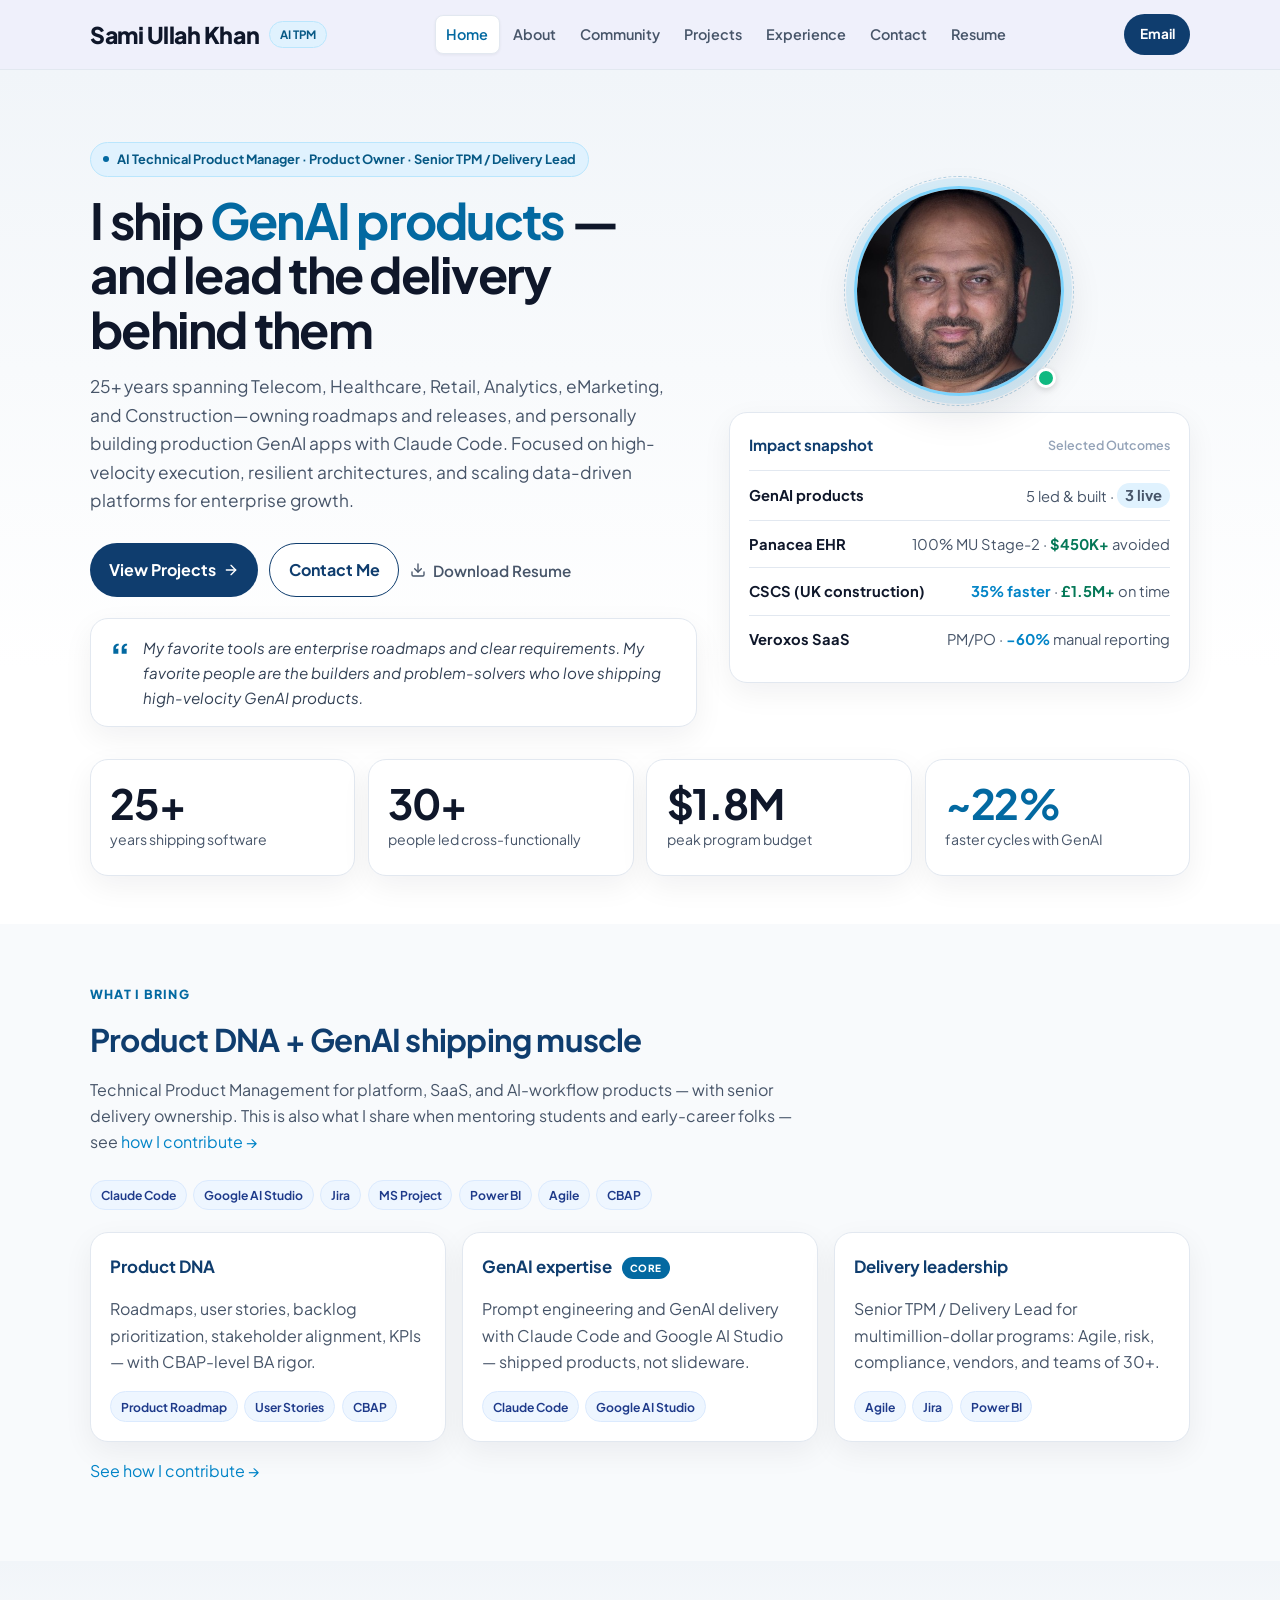
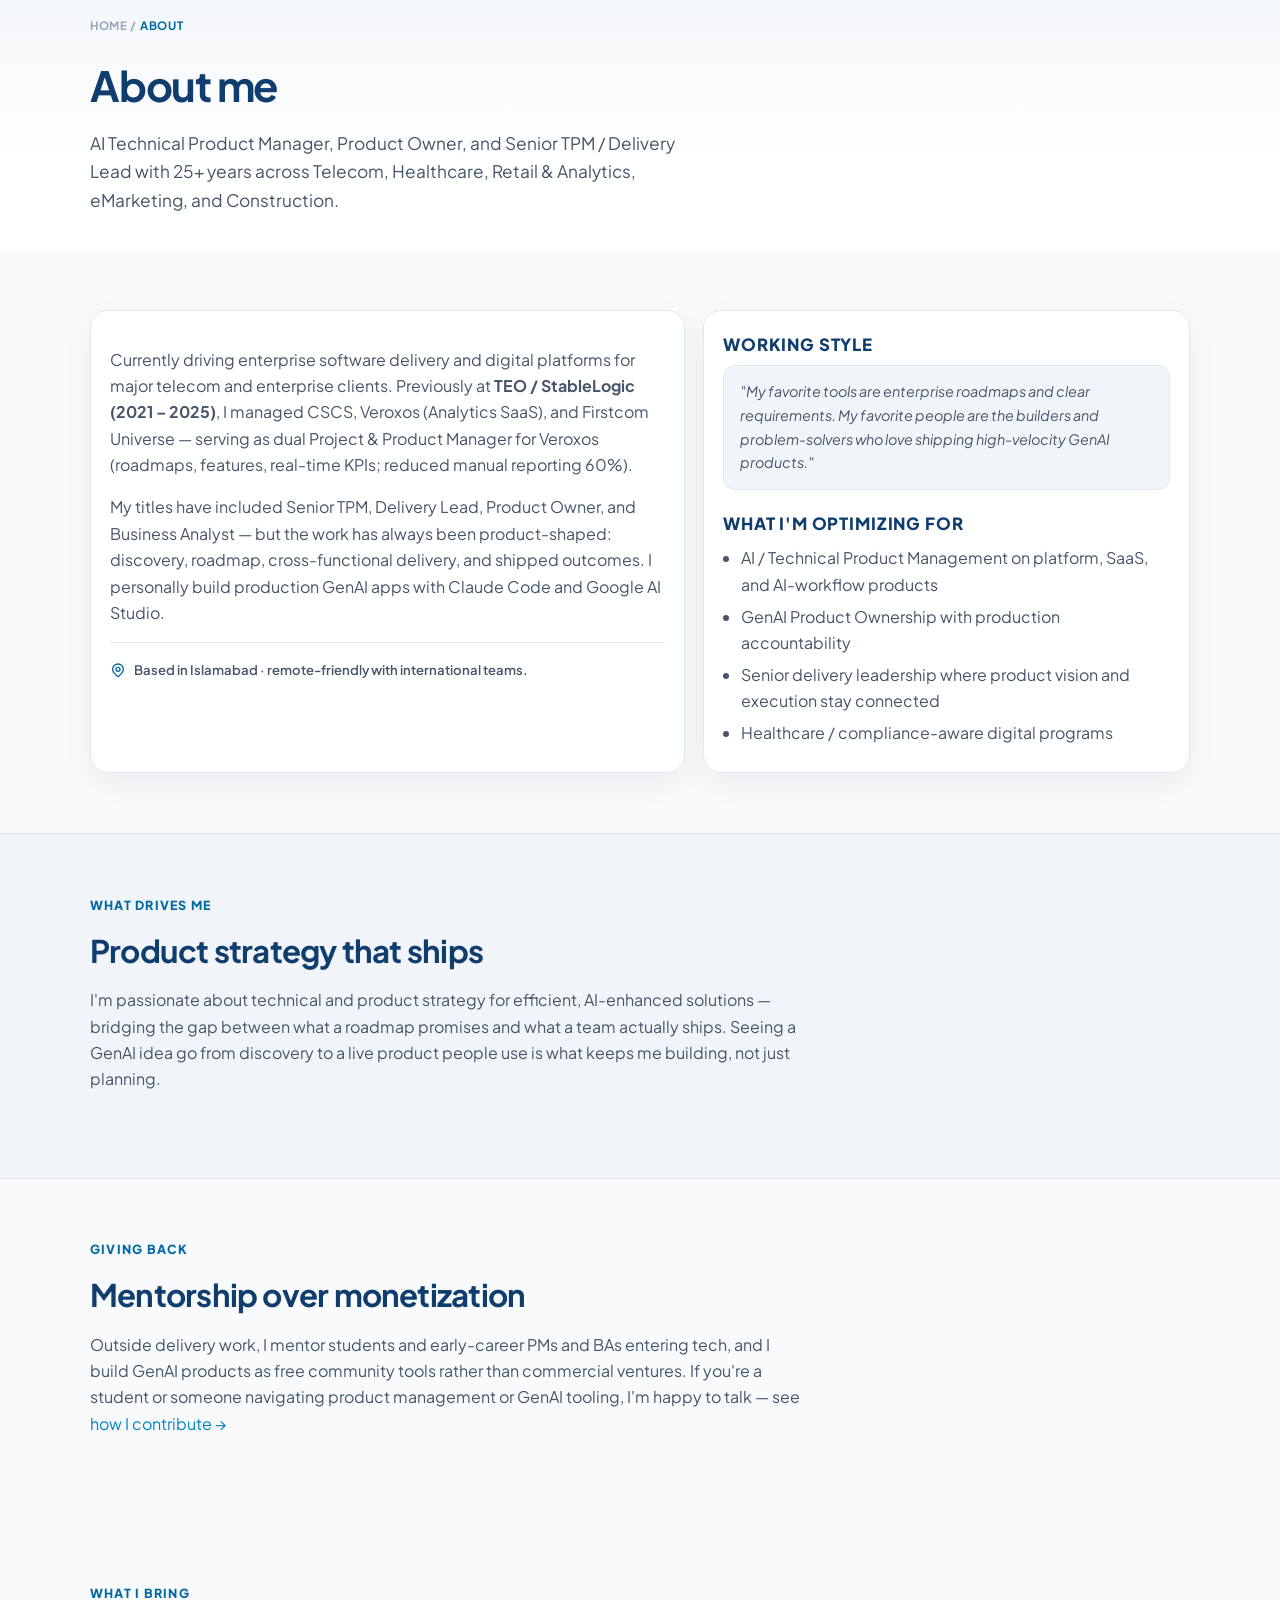
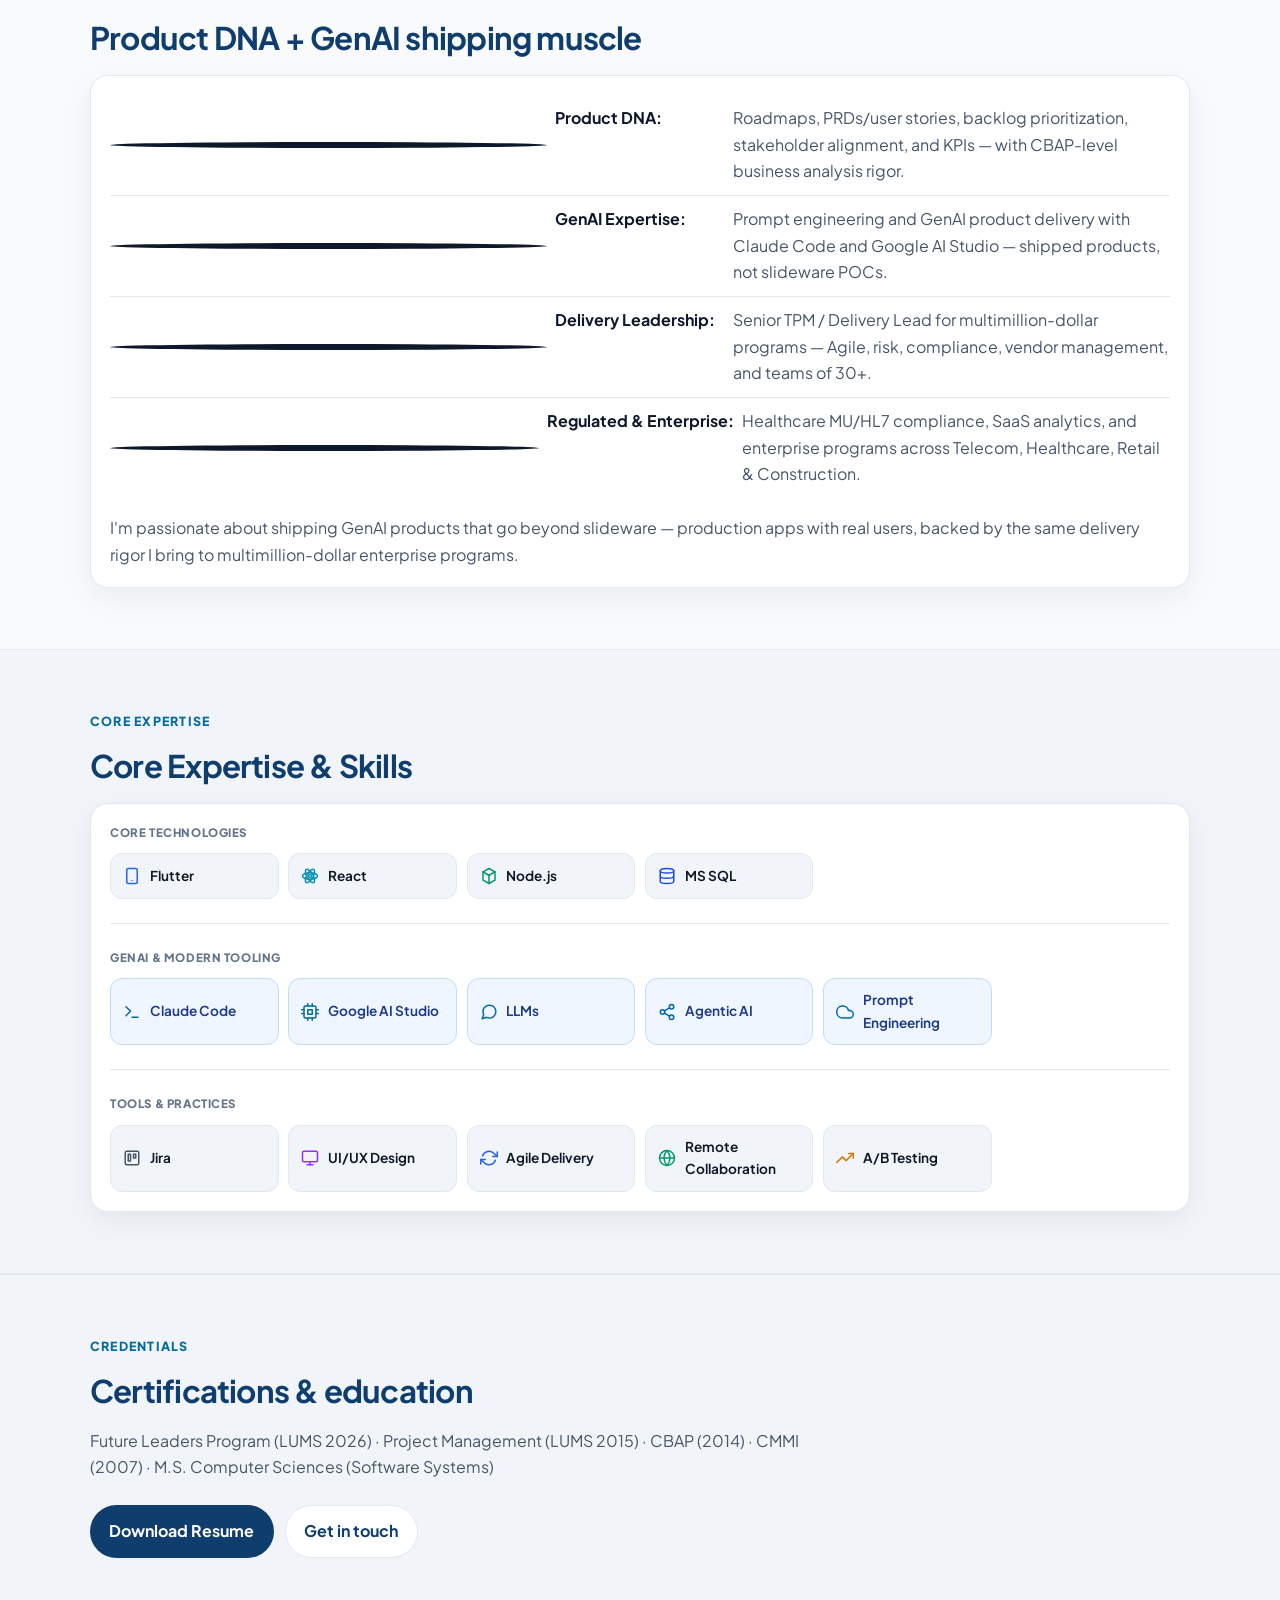
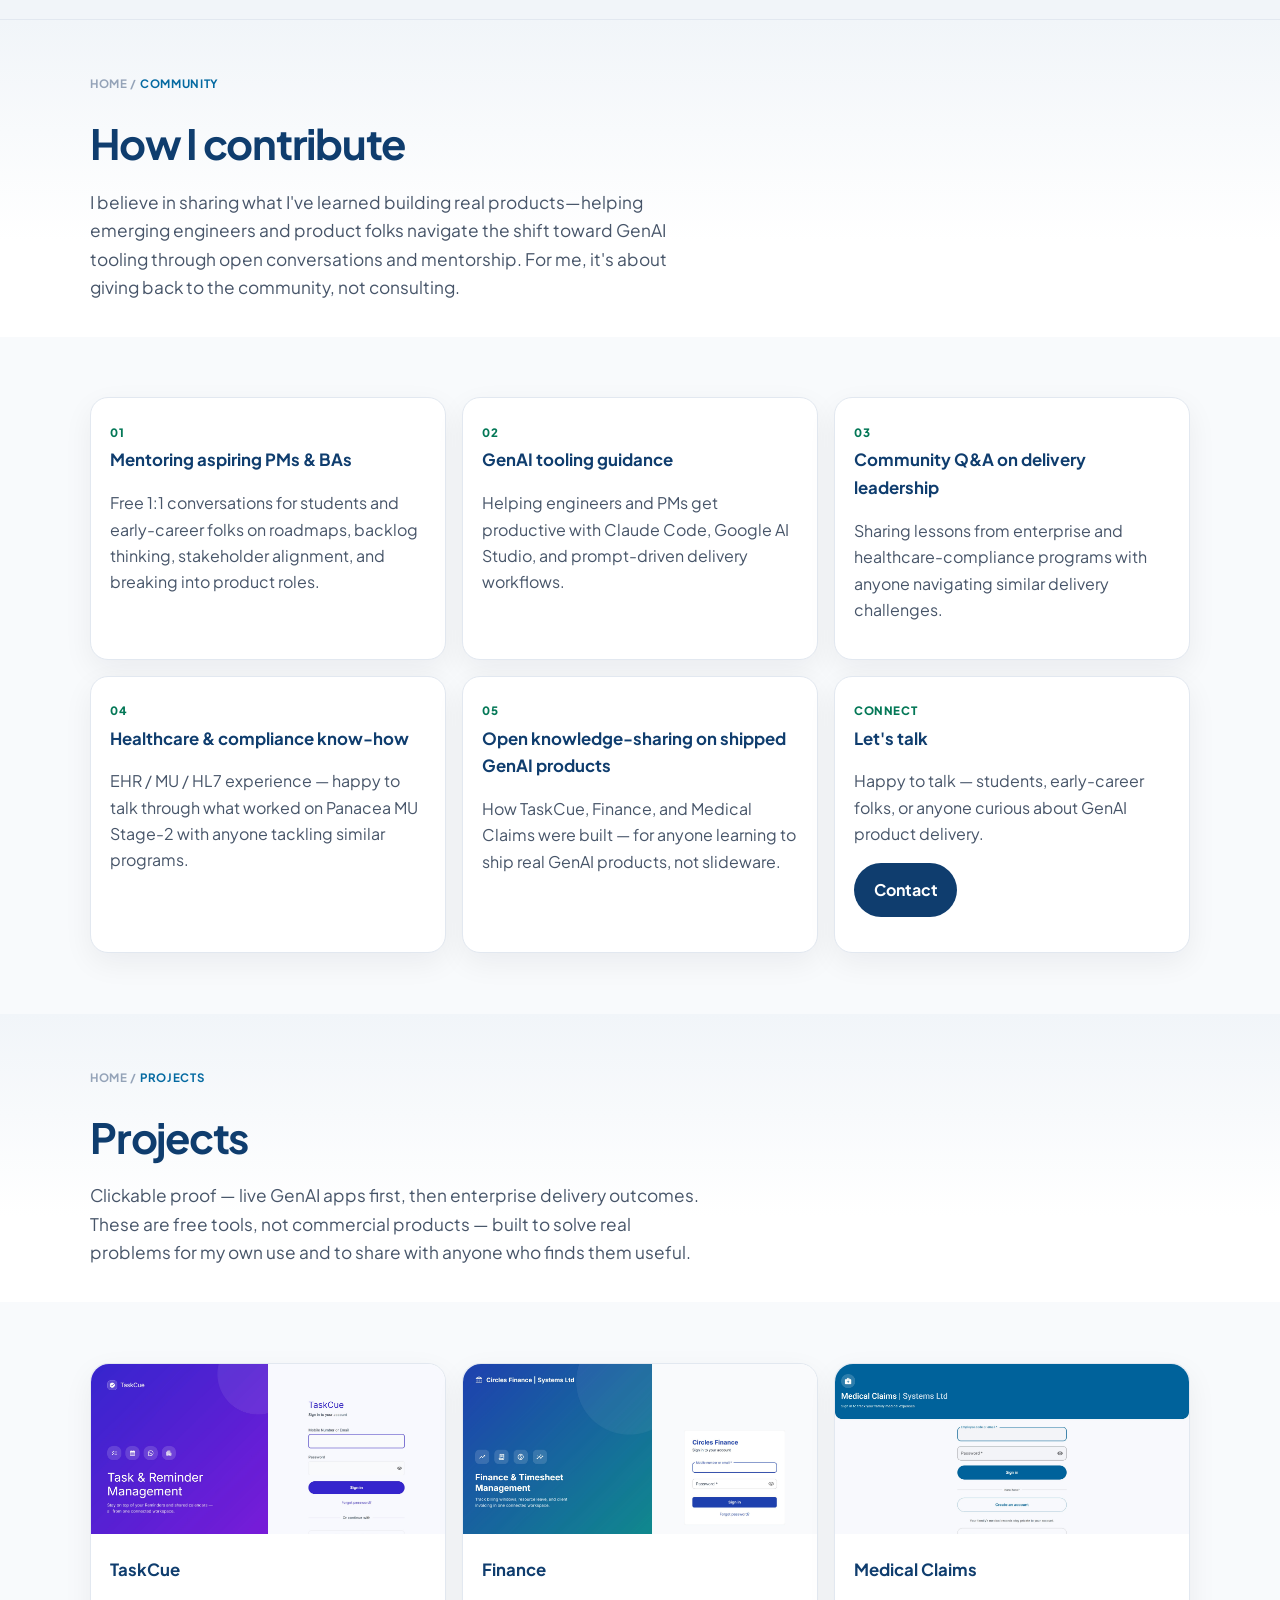
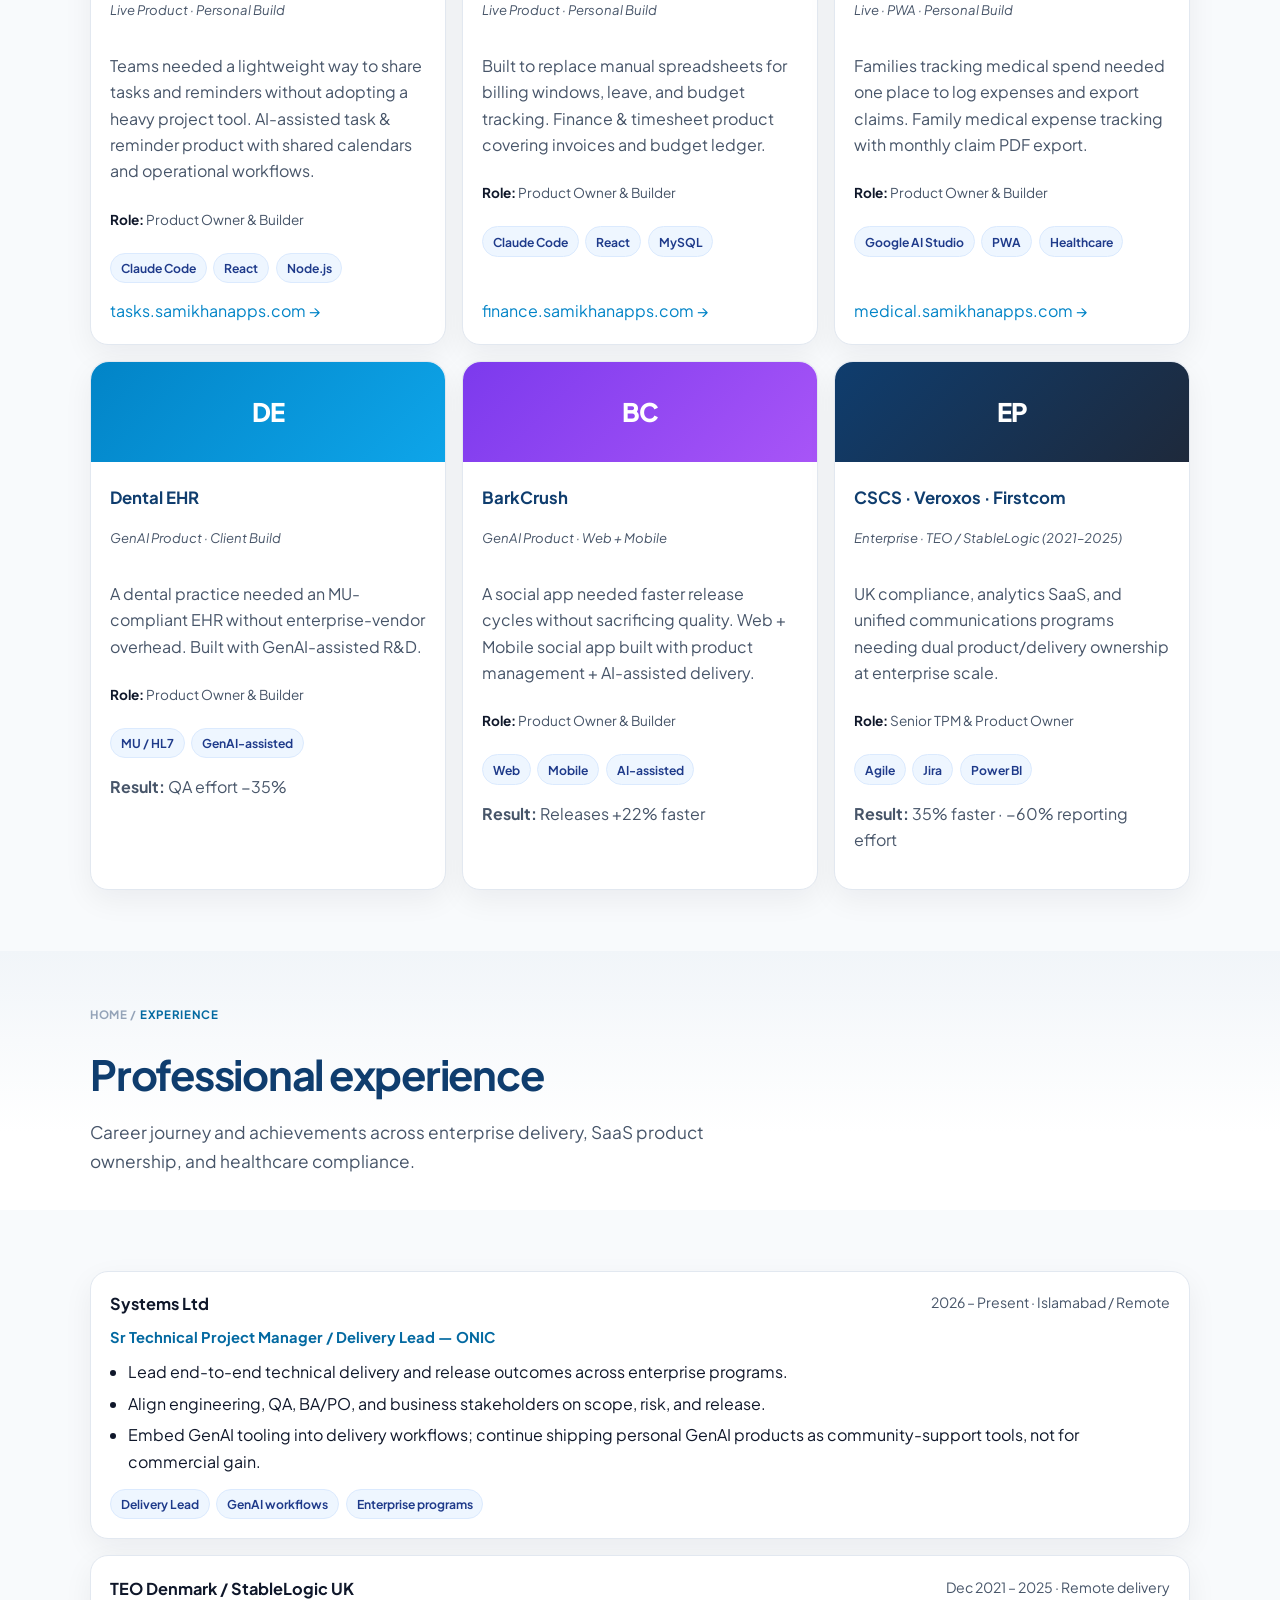
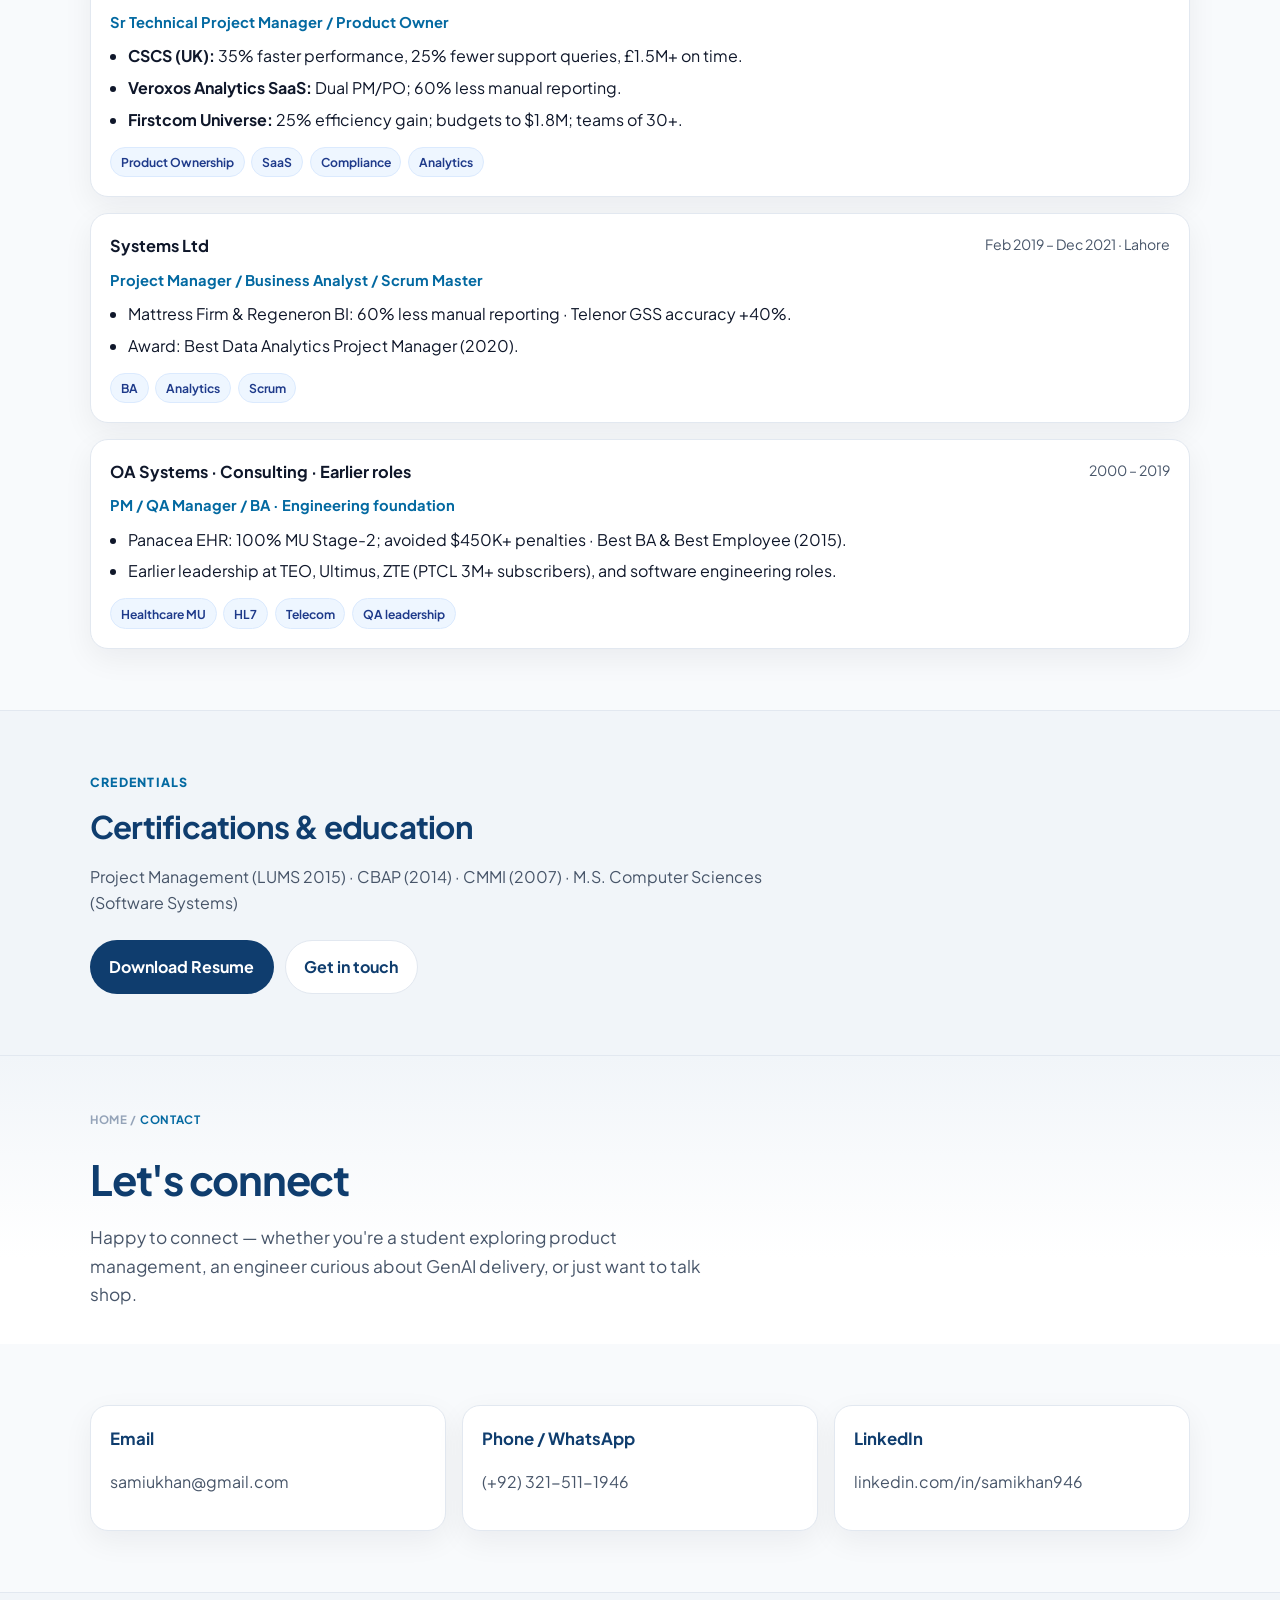
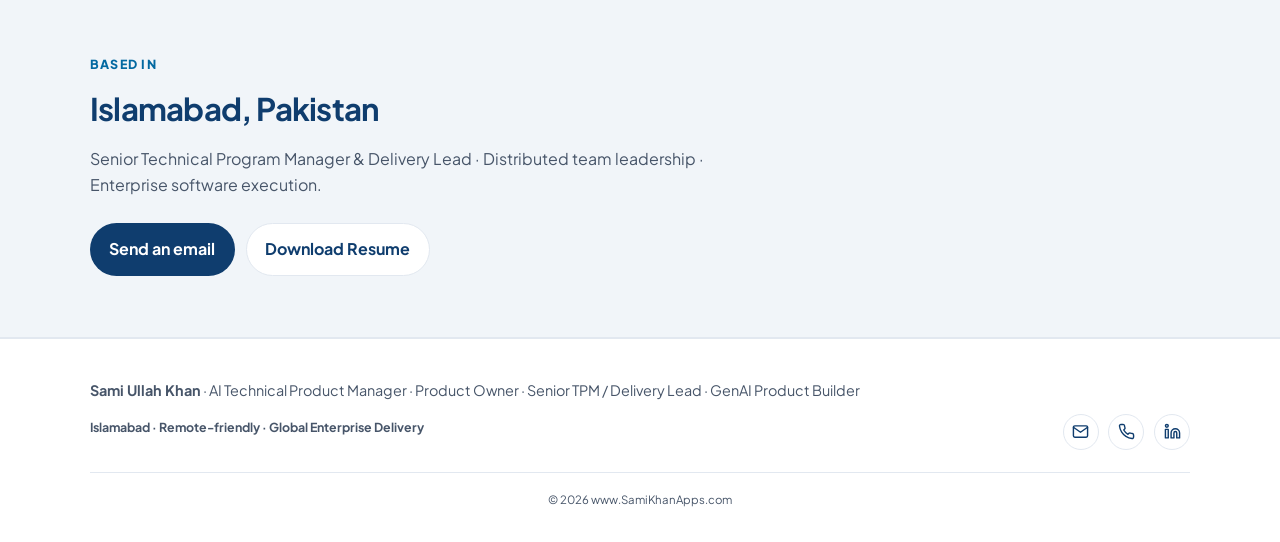
==== index.html @ dfd3cdac "Break Contact section-lead so Enterprise software execution stays together Co-Authored-By: Claude So" ====
<!DOCTYPE html>
<html lang="en">
<head>
<meta charset="utf-8"/>
<meta name="viewport" content="width=device-width, initial-scale=1"/>

<!-- Google tag (gtag.js) -->
<script async src="https://www.googletagmanager.com/gtag/js?id=G-M1FZ3T3WGR"></script>
<script>
  window.dataLayer = window.dataLayer || [];
  function gtag(){dataLayer.push(arguments);}
  gtag('js', new Date());

  gtag('config', 'G-M1FZ3T3WGR');
</script>

<title>Sami Ullah Khan | AI Technical Product Manager &amp; Delivery Lead</title>
<meta name="description" content="AI Technical Product Manager &amp; Senior TPM / Delivery Lead with 25+ years shipping GenAI products, healthcare-compliance software, and enterprise SaaS platforms. Ships TaskCue, Finance, Medical Claims."/>
<meta name="keywords" content="AI Technical Product Manager, GenAI Product Owner, Senior TPM, Delivery Lead, AI Product Manager, Product Owner, Claude Code, remote product manager, healthcare MU, SaaS product manager"/>
<meta name="author" content="Sami Ullah Khan"/>
<meta name="robots" content="index,follow,max-image-preview:large"/>
<meta name="theme-color" content="#f8fafc"/>
<link rel="canonical" href="https://samikhanapps.com/"/>

<!-- Open Graph -->
<meta property="og:type" content="website"/>
<meta property="og:locale" content="en_US"/>
<meta property="og:site_name" content="Sami Ullah Khan"/>
<meta property="og:title" content="Sami Ullah Khan | AI Technical Product Manager &amp; Delivery Lead"/>
<meta property="og:description" content="AI Technical Product Manager &amp; Senior TPM / Delivery Lead with 25+ years shipping GenAI products, healthcare-compliance software, and enterprise SaaS platforms. Ships TaskCue, Finance, Medical Claims."/>
<meta property="og:url" content="https://samikhanapps.com/"/>
<meta property="og:image" content="https://samikhanapps.com/assets/sami-ullah-khan.png"/>
<meta property="og:image:alt" content="Portrait of Sami Ullah Khan"/>

<!-- Twitter -->
<meta name="twitter:card" content="summary_large_image"/>
<meta name="twitter:title" content="Sami Ullah Khan | AI Technical Product Manager &amp; Delivery Lead"/>
<meta name="twitter:description" content="AI Technical Product Manager &amp; Senior TPM / Delivery Lead with 25+ years shipping GenAI products, healthcare-compliance software, and enterprise SaaS platforms. Ships TaskCue, Finance, Medical Claims."/>
<meta name="twitter:image" content="https://samikhanapps.com/assets/sami-ullah-khan.png"/>

<link rel="icon" href="/assets/sami-ullah-khan.png"/>
<link rel="apple-touch-icon" href="/assets/sami-ullah-khan.png"/>
<link href="https://fonts.googleapis.com/css2?family=Plus+Jakarta+Sans:wght@400;500;600;700;800&family=Inter:wght@400;600;700;800&display=swap" rel="stylesheet"/>
<link rel="stylesheet" href="/css/styles.css"/>

<script type="application/ld+json">{"@context": "https://schema.org", "@type": "Person", "name": "Sami Ullah Khan", "url": "https://samikhanapps.com/", "image": "https://samikhanapps.com/assets/sami-ullah-khan.png", "email": "samiukhan@gmail.com", "telephone": "(+92) 321-511-1946", "jobTitle": "AI Technical Product Manager / Product Owner / Senior TPM Delivery Lead", "worksFor": {"@type": "Organization", "name": "Systems Ltd"}, "sameAs": ["https://www.linkedin.com/in/samikhan946/", "https://github.com/samizcolorz-dot", "https://tasks.samikhanapps.com", "https://finance.samikhanapps.com", "https://medical.samikhanapps.com"], "knowsAbout": ["AI Product Management", "GenAI", "Product Ownership", "Technical Project Management", "Healthcare MU", "SaaS", "Claude Code"], "alumniOf": {"@type": "CollegeOrUniversity", "name": "Lahore University of Management Sciences (LUMS)"}, "address": {"@type": "PostalAddress", "addressLocality": "Islamabad", "addressCountry": "PK"}}</script>
<script type="application/ld+json">{"@context": "https://schema.org", "@type": "WebSite", "name": "Sami Ullah Khan", "url": "https://samikhanapps.com/", "description": "AI Technical Product Manager & Senior TPM / Delivery Lead at Systems Ltd. Ships GenAI products: TaskCue, Finance, Medical Claims.", "publisher": {"@type": "Person", "name": "Sami Ullah Khan"}}</script>
</head>
<body>
<header class="nav"><div class="wrap nav-inner">
  <div class="brand-group"><a class="logo" href="#home">Sami Ullah Khan</a><span class="badge-pill">AI TPM</span></div>
  <button class="menu-btn" type="button" aria-label="Toggle menu" aria-expanded="false" aria-controls="nav-links" onclick="var n=document.getElementById('nav-links');n.classList.toggle('open');this.setAttribute('aria-expanded', n.classList.contains('open'));">
    <svg viewBox="0 0 24 24" fill="none" stroke="currentColor" stroke-width="2" stroke-linecap="round" stroke-linejoin="round"><line x1="3" y1="6" x2="21" y2="6"/><line x1="3" y1="12" x2="21" y2="12"/><line x1="3" y1="18" x2="21" y2="18"/></svg>
  </button>
  <nav class="nav-links" id="nav-links" aria-label="Primary">
    <a href="#home" onclick="document.getElementById('nav-links').classList.remove('open')">Home</a>
    <a href="#about" onclick="document.getElementById('nav-links').classList.remove('open')">About</a>
    <a href="#community" onclick="document.getElementById('nav-links').classList.remove('open')">Community</a>
    <a href="#projects" onclick="document.getElementById('nav-links').classList.remove('open')">Projects</a>
    <a href="#experience" onclick="document.getElementById('nav-links').classList.remove('open')">Experience</a>
    <a href="#contact" onclick="document.getElementById('nav-links').classList.remove('open')">Contact</a>
    <a href="/assets/Sami-Ullah-Khan-Resume.pdf" download="Sami-Ullah-Khan-Resume.pdf">Resume</a>
  </nav>
  <a class="btn btn-primary nav-cta" href="mailto:samiukhan@gmail.com" style="padding:.5rem .9rem;font-size:.85rem">Email</a>
</div></header>

<main id="top">
<div id="home">
<section class="hero"><div class="wrap hero-grid">
  <div>
    <div class="kicker">AI Technical Product Manager · Product Owner · Senior TPM / Delivery Lead</div>
    <h1>I ship <em>GenAI products</em> — and lead the delivery behind them</h1>
    <p class="lead">25+ years spanning Telecom, Healthcare, Retail, Analytics, eMarketing, and Construction—owning roadmaps and releases, and personally building production GenAI apps with Claude Code. Focused on high-velocity execution, resilient architectures, and scaling data-driven platforms for enterprise growth.</p>
    <div class="actions">
      <a class="btn btn-primary" href="#projects">View Projects <svg viewBox="0 0 24 24" fill="none" stroke="currentColor" stroke-width="2" stroke-linecap="round" stroke-linejoin="round" width="16" height="16"><line x1="5" y1="12" x2="19" y2="12"/><polyline points="12 5 19 12 12 19"/></svg></a>
      <a class="btn btn-secondary" href="#contact">Contact Me</a>
      <a class="link-download" href="/assets/Sami-Ullah-Khan-Resume.pdf" download="Sami-Ullah-Khan-Resume.pdf"><svg viewBox="0 0 24 24" fill="none" stroke="currentColor" stroke-width="2" stroke-linecap="round" stroke-linejoin="round"><path d="M21 15v4a2 2 0 0 1-2 2H5a2 2 0 0 1-2-2v-4"/><polyline points="7 10 12 15 17 10"/><line x1="12" y1="15" x2="12" y2="3"/></svg>Download Resume</a>
    </div>
    <div class="quote-card">
      <svg class="quote-mark" viewBox="0 0 24 24" fill="currentColor"><path d="M9.5 7C6.5 7 4 9.5 4 12.5V19h6v-6H7c0-2 1.5-4 3.5-4V7zm10 0c-3 0-5.5 2.5-5.5 5.5V19h6v-6h-3c0-2 1.5-4 3.5-4V7z"/></svg>
      <p class="personality">My favorite tools are enterprise roadmaps and clear requirements. My favorite people are the builders and problem-solvers who love shipping high-velocity GenAI products.</p>
    </div>
  </div>
  <div class="hero-side">
    <div class="hero-photo">
      <div class="avatar-wrap">
        <img class="avatar" src="/assets/sami-ullah-khan.png" alt="Sami Ullah Khan, AI Technical Product Manager" width="210" height="210" loading="eager"/>
        <div class="avatar-ring" aria-hidden="true"></div>
        <span class="avatar-dot" aria-hidden="true"></span>
      </div>
    </div>
    <aside class="hero-card" aria-label="Impact snapshot">
      <div class="hero-card-head">
        <h3>Impact snapshot</h3>
        <span class="outcomes-label">Selected Outcomes</span>
      </div>
      <div class="metric"><strong>GenAI products</strong><span>5 led &amp; built · <span class="live-chip">3 live</span></span></div>
      <div class="metric"><strong>Panacea EHR</strong><span>100% MU Stage-2 · <b class="num-green">$450K+</b> avoided</span></div>
      <div class="metric"><strong>CSCS (UK construction)</strong><span><b class="num-blue">35% faster</b> · <b class="num-green">£1.5M+</b> on time</span></div>
      <div class="metric"><strong>Veroxos SaaS</strong><span>PM/PO · <b class="num-blue">−60%</b> manual reporting</span></div>
    </aside>
  </div>
</div>
<div class="wrap stats" aria-label="Key stats">
  <div class="stat"><b>25+</b><span>years shipping software</span></div>
  <div class="stat"><b>30+</b><span>people led cross-functionally</span></div>
  <div class="stat"><b>$1.8M</b><span>peak program budget</span></div>
  <div class="stat stat-accent"><b>~22%</b><span>faster cycles with GenAI</span></div>
</div>
</section>

<section><div class="wrap">
  <p class="section-kicker">What I bring</p>
  <h2>Product DNA + GenAI shipping muscle</h2>
  <p class="section-lead">Technical Product Management for platform, SaaS, and AI-workflow products — with senior delivery ownership. This is also what I share when mentoring students and early-career folks — see <a href="#community">how I contribute →</a></p>
  <div class="chips" style="margin:0 0 1.4rem">
    <span class="chip">Claude Code</span><span class="chip">Google AI Studio</span>
    <span class="chip">Jira</span><span class="chip">MS Project</span><span class="chip">Power BI</span>
    <span class="chip">Agile</span><span class="chip">CBAP</span>
  </div>
  <div class="grid-3">
    <article class="card"><h3>Product DNA</h3>
      <p>Roadmaps, user stories, backlog prioritization, stakeholder alignment, KPIs — with CBAP-level BA rigor.</p>
      <div class="chips"><span class="chip">Product Roadmap</span><span class="chip">User Stories</span><span class="chip">CBAP</span></div>
    </article>
    <article class="card"><h3>GenAI expertise <span class="core-badge">CORE</span></h3>
      <p>Prompt engineering and GenAI delivery with Claude Code and Google AI Studio — shipped products, not slideware.</p>
      <div class="chips"><span class="chip">Claude Code</span><span class="chip">Google AI Studio</span></div>
    </article>
    <article class="card"><h3>Delivery leadership</h3>
      <p>Senior TPM / Delivery Lead for multimillion-dollar programs: Agile, risk, compliance, vendors, and teams of 30+.</p>
      <div class="chips"><span class="chip">Agile</span><span class="chip">Jira</span><span class="chip">Power BI</span></div>
    </article>
  </div>
  <p style="margin-top:1rem"><a href="#community">See how I contribute →</a></p>
</div></section>
</div>

<div id="about">
<section class="page-hero"><div class="wrap">
  <p class="breadcrumb"><a href="#home">Home</a> / <span>About</span></p>
  <h2>About me</h2>
  <p class="lead">AI Technical Product Manager, Product Owner, and Senior TPM / Delivery Lead with 25+ years across Telecom, Healthcare, Retail &amp; Analytics, eMarketing, and Construction.</p>
</div></section>

<section><div class="wrap grid-2">
  <div class="card">
    <p>Currently driving enterprise software delivery and digital platforms for major telecom and enterprise clients. Previously at <strong>TEO / StableLogic (2021 – 2025)</strong>, I managed CSCS, Veroxos (Analytics SaaS), and Firstcom Universe — serving as dual Project &amp; Product Manager for Veroxos (roadmaps, features, real-time KPIs; reduced manual reporting 60%).</p>
    <p>My titles have included Senior TPM, Delivery Lead, Product Owner, and Business Analyst — but the work has always been product-shaped: discovery, roadmap, cross-functional delivery, and shipped outcomes. I personally build production GenAI apps with Claude Code and Google AI Studio.</p>
    <div class="card-footnote">
      <svg viewBox="0 0 24 24" fill="none" stroke="currentColor" stroke-width="2" stroke-linecap="round" stroke-linejoin="round"><path d="M17.657 16.657L13.414 20.9a1.998 1.998 0 01-2.827 0l-4.244-4.243a8 8 0 1111.314 0z"/><path d="M15 11a3 3 0 11-6 0 3 3 0 016 0z"/></svg>
      <span>Based in Islamabad · remote-friendly with international teams.</span>
    </div>
  </div>
  <div class="card">
    <h3 class="mini-label">Working style</h3>
    <p class="quote-box">"My favorite tools are enterprise roadmaps and clear requirements. My favorite people are the builders and problem-solvers who love shipping high-velocity GenAI products."</p>
    <h3 class="mini-label">What I'm optimizing for</h3>
    <ul class="list">
      <li>AI / Technical Product Management on platform, SaaS, and AI-workflow products</li>
      <li>GenAI Product Ownership with production accountability</li>
      <li>Senior delivery leadership where product vision and execution stay connected</li>
      <li>Healthcare / compliance-aware digital programs</li>
    </ul>
  </div>
</div></section>

<section class="alt"><div class="wrap">
  <p class="section-kicker">What drives me</p>
  <h2>Product strategy that ships</h2>
  <p class="section-lead">I'm passionate about technical and product strategy for efficient, AI-enhanced solutions — bridging the gap between what a roadmap promises and what a team actually ships. Seeing a GenAI idea go from discovery to a live product people use is what keeps me building, not just planning.</p>
</div></section>

<section><div class="wrap">
  <p class="section-kicker">Giving back</p>
  <h2>Mentorship over monetization</h2>
  <p class="section-lead">Outside delivery work, I mentor students and early-career PMs and BAs entering tech, and I build GenAI products as free community tools rather than commercial ventures. If you're a student or someone navigating product management or GenAI tooling, I'm happy to talk — see <a href="#community">how I contribute →</a></p>
</div></section>

<section><div class="wrap">
  <p class="section-kicker">What I bring</p>
  <h2>Product DNA + GenAI shipping muscle</h2>
  <div class="card">
    <ul class="bring-list">
      <li><span class="bring-dot" aria-hidden="true"></span><strong>Product DNA:</strong><span>Roadmaps, PRDs/user stories, backlog prioritization, stakeholder alignment, and KPIs — with CBAP-level business analysis rigor.</span></li>
      <li><span class="bring-dot" aria-hidden="true"></span><strong>GenAI Expertise:</strong><span>Prompt engineering and GenAI product delivery with Claude Code and Google AI Studio — shipped products, not slideware POCs.</span></li>
      <li><span class="bring-dot" aria-hidden="true"></span><strong>Delivery Leadership:</strong><span>Senior TPM / Delivery Lead for multimillion-dollar programs — Agile, risk, compliance, vendor management, and teams of 30+.</span></li>
      <li><span class="bring-dot" aria-hidden="true"></span><strong>Regulated &amp; Enterprise:</strong><span>Healthcare MU/HL7 compliance, SaaS analytics, and enterprise programs across Telecom, Healthcare, Retail &amp; Construction.</span></li>
    </ul>
    <p style="margin:0;color:var(--muted)">I'm passionate about shipping GenAI products that go beyond slideware — production apps with real users, backed by the same delivery rigor I bring to multimillion-dollar enterprise programs.</p>
  </div>
</div></section>

<section class="alt"><div class="wrap">
  <p class="section-kicker">Core expertise</p>
  <h2>Core Expertise &amp; Skills</h2>
  <div class="card">

    <div class="expertise-group">
      <h4>Core Technologies</h4>
      <div class="tile-grid">
        <div class="tile"><svg viewBox="0 0 24 24" fill="none" stroke="currentColor" stroke-width="2" stroke-linecap="round" stroke-linejoin="round" style="color:#2563eb"><rect x="5" y="2" width="14" height="20" rx="2"/><line x1="12" y1="18" x2="12.01" y2="18"/></svg>Flutter</div>
        <div class="tile"><svg viewBox="0 0 24 24" fill="none" stroke="currentColor" stroke-width="2" stroke-linecap="round" stroke-linejoin="round" style="color:#0891b2"><circle cx="12" cy="12" r="2"/><ellipse cx="12" cy="12" rx="10" ry="4.2"/><ellipse cx="12" cy="12" rx="10" ry="4.2" transform="rotate(60 12 12)"/><ellipse cx="12" cy="12" rx="10" ry="4.2" transform="rotate(120 12 12)"/></svg>React</div>
        <div class="tile"><svg viewBox="0 0 24 24" fill="none" stroke="currentColor" stroke-width="2" stroke-linecap="round" stroke-linejoin="round" style="color:#059669"><path d="M12 2l8 4.5v11L12 22l-8-4.5v-11z"/><line x1="4" y1="6.5" x2="12" y2="11"/><line x1="20" y1="6.5" x2="12" y2="11"/><line x1="12" y1="11" x2="12" y2="22"/></svg>Node.js</div>
        <div class="tile"><svg viewBox="0 0 24 24" fill="none" stroke="currentColor" stroke-width="2" stroke-linecap="round" stroke-linejoin="round" style="color:#1d4ed8"><ellipse cx="12" cy="5" rx="9" ry="3"/><path d="M21 12c0 1.66-4 3-9 3s-9-1.34-9-3"/><path d="M3 5v14c0 1.66 4 3 9 3s9-1.34 9-3V5"/></svg>MS SQL</div>
      </div>
    </div>

    <div class="expertise-group">
      <h4>GenAI &amp; Modern Tooling</h4>
      <div class="tile-grid">
        <div class="tile tile-accent"><svg viewBox="0 0 24 24" fill="none" stroke="currentColor" stroke-width="2" stroke-linecap="round" stroke-linejoin="round"><polyline points="4 17 10 11 4 5"/><line x1="12" y1="19" x2="20" y2="19"/></svg>Claude Code</div>
        <div class="tile tile-accent"><svg viewBox="0 0 24 24" fill="none" stroke="currentColor" stroke-width="2" stroke-linecap="round" stroke-linejoin="round"><rect x="4" y="4" width="16" height="16" rx="2"/><rect x="9" y="9" width="6" height="6"/><line x1="9" y1="1" x2="9" y2="4"/><line x1="15" y1="1" x2="15" y2="4"/><line x1="9" y1="20" x2="9" y2="23"/><line x1="15" y1="20" x2="15" y2="23"/><line x1="20" y1="9" x2="23" y2="9"/><line x1="20" y1="14" x2="23" y2="14"/><line x1="1" y1="9" x2="4" y2="9"/><line x1="1" y1="14" x2="4" y2="14"/></svg>Google AI Studio</div>
        <div class="tile tile-accent"><svg viewBox="0 0 24 24" fill="none" stroke="currentColor" stroke-width="2" stroke-linecap="round" stroke-linejoin="round"><path d="M21 11.5a8.38 8.38 0 0 1-.9 3.8 8.5 8.5 0 0 1-7.6 4.7 8.38 8.38 0 0 1-3.8-.9L3 21l1.9-5.7a8.38 8.38 0 0 1-.9-3.8 8.5 8.5 0 0 1 4.7-7.6 8.38 8.38 0 0 1 3.8-.9h.5a8.48 8.48 0 0 1 8 8v.5z"/></svg>LLMs</div>
        <div class="tile tile-accent"><svg viewBox="0 0 24 24" fill="none" stroke="currentColor" stroke-width="2" stroke-linecap="round" stroke-linejoin="round"><circle cx="18" cy="5" r="3"/><circle cx="6" cy="12" r="3"/><circle cx="18" cy="19" r="3"/><line x1="8.59" y1="13.51" x2="15.42" y2="17.49"/><line x1="15.41" y1="6.51" x2="8.59" y2="10.49"/></svg>Agentic AI</div>
        <div class="tile tile-accent"><svg viewBox="0 0 24 24" fill="none" stroke="currentColor" stroke-width="2" stroke-linecap="round" stroke-linejoin="round"><path d="M18 10h-1.26A8 8 0 1 0 9 20h9a5 5 0 0 0 0-10z"/></svg>Prompt Engineering</div>
      </div>
    </div>

    <div class="expertise-group">
      <h4>Tools &amp; Practices</h4>
      <div class="tile-grid">
        <div class="tile"><svg viewBox="0 0 24 24" fill="none" stroke="currentColor" stroke-width="2" stroke-linecap="round" stroke-linejoin="round" style="color:#475569"><rect x="3" y="3" width="18" height="18" rx="2"/><rect x="7" y="7" width="3" height="9"/><rect x="14" y="7" width="3" height="5"/></svg>Jira</div>
        <div class="tile"><svg viewBox="0 0 24 24" fill="none" stroke="currentColor" stroke-width="2" stroke-linecap="round" stroke-linejoin="round" style="color:#9333ea"><rect x="2" y="3" width="20" height="14" rx="2"/><line x1="8" y1="21" x2="16" y2="21"/><line x1="12" y1="17" x2="12" y2="21"/></svg>UI/UX Design</div>
        <div class="tile"><svg viewBox="0 0 24 24" fill="none" stroke="currentColor" stroke-width="2" stroke-linecap="round" stroke-linejoin="round" style="color:#2563eb"><polyline points="23 4 23 10 17 10"/><polyline points="1 20 1 14 7 14"/><path d="M3.51 9a9 9 0 0 1 14.85-3.36L23 10M1 14l4.64 4.36A9 9 0 0 0 20.49 15"/></svg>Agile Delivery</div>
        <div class="tile"><svg viewBox="0 0 24 24" fill="none" stroke="currentColor" stroke-width="2" stroke-linecap="round" stroke-linejoin="round" style="color:#059669"><circle cx="12" cy="12" r="10"/><line x1="2" y1="12" x2="22" y2="12"/><path d="M12 2a15.3 15.3 0 0 1 4 10 15.3 15.3 0 0 1-4 10 15.3 15.3 0 0 1-4-10 15.3 15.3 0 0 1 4-10z"/></svg>Remote Collaboration</div>
        <div class="tile"><svg viewBox="0 0 24 24" fill="none" stroke="currentColor" stroke-width="2" stroke-linecap="round" stroke-linejoin="round" style="color:#d97706"><polyline points="23 6 13.5 15.5 8.5 10.5 1 18"/><polyline points="17 6 23 6 23 12"/></svg>A/B Testing</div>
      </div>
    </div>

  </div>
</div></section>

<section class="alt"><div class="wrap">
  <p class="section-kicker">Credentials</p>
  <h2>Certifications &amp; education</h2>
  <p class="section-lead">Future Leaders Program (LUMS 2026) · Project Management (LUMS 2015) · CBAP (2014) · CMMI (2007) · M.S. Computer Sciences (Software Systems)</p>
  <div class="actions">
    <a class="btn btn-primary" href="/assets/Sami-Ullah-Khan-Resume.pdf" download="Sami-Ullah-Khan-Resume.pdf">Download Resume</a>
    <a class="btn btn-ghost" href="#contact">Get in touch</a>
  </div>
</div></section>
</div>

<div id="community">
<section class="page-hero"><div class="wrap">
  <p class="breadcrumb"><a href="#home">Home</a> / <span>Community</span></p>
  <h2>How I contribute</h2>
  <p class="lead">I believe in sharing what I've learned building real products—helping emerging engineers and product folks navigate the shift toward GenAI tooling through open conversations and mentorship. For me, it's about giving back to the community, not consulting.</p>
</div></section>

<section><div class="wrap grid-3">
  <article class="card"><div class="tag">01</div><h3>Mentoring aspiring PMs &amp; BAs</h3>
    <p>Free 1:1 conversations for students and early-career folks on roadmaps, backlog thinking, stakeholder alignment, and breaking into product roles.</p></article>
  <article class="card"><div class="tag">02</div><h3>GenAI tooling guidance</h3>
    <p>Helping engineers and PMs get productive with Claude Code, Google AI Studio, and prompt-driven delivery workflows.</p></article>
  <article class="card"><div class="tag">03</div><h3>Community Q&amp;A on delivery leadership</h3>
    <p>Sharing lessons from enterprise and healthcare-compliance programs with anyone navigating similar delivery challenges.</p></article>
  <article class="card"><div class="tag">04</div><h3>Healthcare &amp; compliance know-how</h3>
    <p>EHR / MU / HL7 experience — happy to talk through what worked on Panacea MU Stage-2 with anyone tackling similar programs.</p></article>
  <article class="card"><div class="tag">05</div><h3>Open knowledge-sharing on shipped GenAI products</h3>
    <p>How TaskCue, Finance, and Medical Claims were built — for anyone learning to ship real GenAI products, not slideware.</p></article>
  <article class="card"><div class="tag">Connect</div><h3>Let's talk</h3>
    <p>Happy to talk — students, early-career folks, or anyone curious about GenAI product delivery.</p>
    <p style="margin-top:.8rem"><a class="btn btn-primary" href="#contact">Contact</a></p></article>
</div></section>
</div>

<div id="projects">
<section class="page-hero"><div class="wrap">
  <p class="breadcrumb"><a href="#home">Home</a> / <span>Projects</span></p>
  <h2>Projects</h2>
  <p class="lead">Clickable proof — live GenAI apps first, then enterprise delivery outcomes. These are free tools, not commercial products — built to solve real problems for my own use and to share with anyone who finds them useful.</p>
</div></section>

<section><div class="wrap grid-3">
  <article class="card proj">
    <div class="proj-banner proj-shot"><img src="/assets/projects/taskcue.jpg" alt="TaskCue sign-in screen" loading="lazy"/></div>
    <h3>TaskCue</h3>
    <p class="proj-meta">Live Product · Personal Build</p>
    <p>Teams needed a lightweight way to share tasks and reminders without adopting a heavy project tool. AI-assisted task &amp; reminder product with shared calendars and operational workflows.</p>
    <p class="proj-role"><strong>Role:</strong> Product Owner &amp; Builder</p>
    <div class="chips"><span class="chip">Claude Code</span><span class="chip">React</span><span class="chip">Node.js</span></div>
    <div class="links"><a href="https://tasks.samikhanapps.com" target="_blank" rel="noopener">tasks.samikhanapps.com →</a></div>
  </article>
  <article class="card proj">
    <div class="proj-banner proj-shot"><img src="/assets/projects/finance.jpg" alt="Finance app sign-in screen" loading="lazy"/></div>
    <h3>Finance</h3>
    <p class="proj-meta">Live Product · Personal Build</p>
    <p>Built to replace manual spreadsheets for billing windows, leave, and budget tracking. Finance &amp; timesheet product covering invoices and budget ledger.</p>
    <p class="proj-role"><strong>Role:</strong> Product Owner &amp; Builder</p>
    <div class="chips"><span class="chip">Claude Code</span><span class="chip">React</span><span class="chip">MySQL</span></div>
    <div class="links"><a href="https://finance.samikhanapps.com" target="_blank" rel="noopener">finance.samikhanapps.com →</a></div>
  </article>
  <article class="card proj">
    <div class="proj-banner proj-shot"><img src="/assets/projects/medical.jpg" alt="Medical Claims sign-in screen" loading="lazy"/></div>
    <h3>Medical Claims</h3>
    <p class="proj-meta">Live · PWA · Personal Build</p>
    <p>Families tracking medical spend needed one place to log expenses and export claims. Family medical expense tracking with monthly claim PDF export.</p>
    <p class="proj-role"><strong>Role:</strong> Product Owner &amp; Builder</p>
    <div class="chips"><span class="chip">Google AI Studio</span><span class="chip">PWA</span><span class="chip">Healthcare</span></div>
    <div class="links"><a href="https://medical.samikhanapps.com" target="_blank" rel="noopener">medical.samikhanapps.com →</a></div>
  </article>
  <article class="card proj">
    <div class="proj-banner" style="background:linear-gradient(135deg,#0284c7,#0ea5e9)">DE</div>
    <h3>Dental EHR</h3>
    <p class="proj-meta">GenAI Product · Client Build</p>
    <p>A dental practice needed an MU-compliant EHR without enterprise-vendor overhead. Built with GenAI-assisted R&amp;D.</p>
    <p class="proj-role"><strong>Role:</strong> Product Owner &amp; Builder</p>
    <div class="chips"><span class="chip">MU / HL7</span><span class="chip">GenAI-assisted</span></div>
    <p style="margin-top:.5rem"><strong>Result:</strong> QA effort −35%</p>
  </article>
  <article class="card proj">
    <div class="proj-banner" style="background:linear-gradient(135deg,#7c3aed,#a855f7)">BC</div>
    <h3>BarkCrush</h3>
    <p class="proj-meta">GenAI Product · Web + Mobile</p>
    <p>A social app needed faster release cycles without sacrificing quality. Web + Mobile social app built with product management + AI-assisted delivery.</p>
    <p class="proj-role"><strong>Role:</strong> Product Owner &amp; Builder</p>
    <div class="chips"><span class="chip">Web</span><span class="chip">Mobile</span><span class="chip">AI-assisted</span></div>
    <p style="margin-top:.5rem"><strong>Result:</strong> Releases +22% faster</p>
  </article>
  <article class="card proj">
    <div class="proj-banner" style="background:linear-gradient(135deg,#0f3d6e,#1e293b)">EP</div>
    <h3>CSCS · Veroxos · Firstcom</h3>
    <p class="proj-meta">Enterprise · TEO / StableLogic (2021–2025)</p>
    <p>UK compliance, analytics SaaS, and unified communications programs needing dual product/delivery ownership at enterprise scale.</p>
    <p class="proj-role"><strong>Role:</strong> Senior TPM &amp; Product Owner</p>
    <div class="chips"><span class="chip">Agile</span><span class="chip">Jira</span><span class="chip">Power BI</span></div>
    <p style="margin-top:.5rem"><strong>Result:</strong> 35% faster · −60% reporting effort</p>
  </article>
</div></section>
</div>

<div id="experience">
<section class="page-hero"><div class="wrap">
  <p class="breadcrumb"><a href="#home">Home</a> / <span>Experience</span></p>
  <h2>Professional experience</h2>
  <p class="lead">Career journey and achievements across enterprise delivery, SaaS product ownership, and healthcare compliance.</p>
</div></section>

<section><div class="wrap">
  <div class="timeline">
    <article class="job">
      <div class="job-top"><strong>Systems Ltd</strong><span class="when">2026 – Present · Islamabad / Remote</span></div>
      <h4>Sr Technical Project Manager / Delivery Lead — ONIC</h4>
      <ul class="list">
        <li>Lead end-to-end technical delivery and release outcomes across enterprise programs.</li>
        <li>Align engineering, QA, BA/PO, and business stakeholders on scope, risk, and release.</li>
        <li>Embed GenAI tooling into delivery workflows; continue shipping personal GenAI products as community-support tools, not for commercial gain.</li>
      </ul>
      <div class="chips"><span class="chip">Delivery Lead</span><span class="chip">GenAI workflows</span><span class="chip">Enterprise programs</span></div>
    </article>
    <article class="job">
      <div class="job-top"><strong>TEO Denmark / StableLogic UK</strong><span class="when">Dec 2021 – 2025 · Remote delivery</span></div>
      <h4>Sr Technical Project Manager / Product Owner</h4>
      <ul class="list">
        <li><strong>CSCS (UK):</strong> 35% faster performance, 25% fewer support queries, £1.5M+ on time.</li>
        <li><strong>Veroxos Analytics SaaS:</strong> Dual PM/PO; 60% less manual reporting.</li>
        <li><strong>Firstcom Universe:</strong> 25% efficiency gain; budgets to $1.8M; teams of 30+.</li>
      </ul>
      <div class="chips"><span class="chip">Product Ownership</span><span class="chip">SaaS</span><span class="chip">Compliance</span><span class="chip">Analytics</span></div>
    </article>
    <article class="job">
      <div class="job-top"><strong>Systems Ltd</strong><span class="when">Feb 2019 – Dec 2021 · Lahore</span></div>
      <h4>Project Manager / Business Analyst / Scrum Master</h4>
      <ul class="list">
        <li>Mattress Firm &amp; Regeneron BI: 60% less manual reporting · Telenor GSS accuracy +40%.</li>
        <li>Award: Best Data Analytics Project Manager (2020).</li>
      </ul>
      <div class="chips"><span class="chip">BA</span><span class="chip">Analytics</span><span class="chip">Scrum</span></div>
    </article>
    <article class="job">
      <div class="job-top"><strong>OA Systems · Consulting · Earlier roles</strong><span class="when">2000 – 2019</span></div>
      <h4>PM / QA Manager / BA · Engineering foundation</h4>
      <ul class="list">
        <li>Panacea EHR: 100% MU Stage-2; avoided $450K+ penalties · Best BA &amp; Best Employee (2015).</li>
        <li>Earlier leadership at TEO, Ultimus, ZTE (PTCL 3M+ subscribers), and software engineering roles.</li>
      </ul>
      <div class="chips"><span class="chip">Healthcare MU</span><span class="chip">HL7</span><span class="chip">Telecom</span><span class="chip">QA leadership</span></div>
    </article>
  </div>
</div></section>

<section class="alt"><div class="wrap">
  <p class="section-kicker">Credentials</p>
  <h2>Certifications &amp; education</h2>
  <p class="section-lead">Project Management (LUMS 2015) · CBAP (2014) · CMMI (2007) · M.S. Computer Sciences (Software Systems)</p>
  <div class="actions">
    <a class="btn btn-primary" href="/assets/Sami-Ullah-Khan-Resume.pdf" download="Sami-Ullah-Khan-Resume.pdf">Download Resume</a>
    <a class="btn btn-ghost" href="#contact">Get in touch</a>
  </div>
</div></section>
</div>

<div id="contact">
<section class="page-hero"><div class="wrap">
  <p class="breadcrumb"><a href="#home">Home</a> / <span>Contact</span></p>
  <h2>Let's connect</h2>
  <p class="lead">Happy to connect — whether you're a student exploring product management, an engineer curious about GenAI delivery, or just want to talk shop.</p>
</div></section>

<section><div class="wrap contact">
  <a class="card" href="mailto:samiukhan@gmail.com"><h3>Email</h3><p>samiukhan@gmail.com</p></a>
  <a class="card" href="tel:+923215111946"><h3>Phone / WhatsApp</h3><p>(+92) 321-511-1946</p></a>
  <a class="card" href="https://www.linkedin.com/in/samikhan946/" target="_blank" rel="noopener"><h3>LinkedIn</h3><p>linkedin.com/in/samikhan946</p></a>
</div></section>

<section class="alt"><div class="wrap">
  <p class="section-kicker">Based in</p>
  <h2>Islamabad, Pakistan</h2>
  <p class="section-lead">Senior Technical Program Manager &amp; Delivery Lead · Distributed team leadership ·<br/>Enterprise software execution.</p>
  <div class="actions">
    <a class="btn btn-primary" href="mailto:samiukhan@gmail.com">Send an email</a>
    <a class="btn btn-ghost" href="/assets/Sami-Ullah-Khan-Resume.pdf" download="Sami-Ullah-Khan-Resume.pdf">Download Resume</a>
  </div>
</div></section>
</div>
</main>

<footer class="footer"><div class="wrap footer-inner">
  <div>
    <p><strong>Sami Ullah Khan</strong> · AI Technical Product Manager · Product Owner · Senior TPM / Delivery Lead · GenAI Product Builder</p>
    <p class="footer-meta"><strong>Islamabad · Remote-friendly · Global Enterprise Delivery</strong></p>
  </div>
  <div class="social-row" aria-label="Social links">
    <a class="social-icon" href="mailto:samiukhan@gmail.com" aria-label="Email"><svg viewBox="0 0 24 24" fill="none" stroke="currentColor" stroke-width="2" stroke-linecap="round" stroke-linejoin="round"><path d="M4 4h16c1.1 0 2 .9 2 2v12c0 1.1-.9 2-2 2H4c-1.1 0-2-.9-2-2V6c0-1.1.9-2 2-2z"/><polyline points="22 6 12 13 2 6"/></svg></a>
    <a class="social-icon" href="tel:+923215111946" aria-label="Phone"><svg viewBox="0 0 24 24" fill="none" stroke="currentColor" stroke-width="2" stroke-linecap="round" stroke-linejoin="round"><path d="M22 16.92v3a2 2 0 0 1-2.18 2 19.79 19.79 0 0 1-8.63-3.07 19.5 19.5 0 0 1-6-6 19.79 19.79 0 0 1-3.07-8.67A2 2 0 0 1 4.11 2h3a2 2 0 0 1 2 1.72c.13.96.36 1.9.7 2.81a2 2 0 0 1-.45 2.11L8.09 9.91a16 16 0 0 0 6 6l1.27-1.27a2 2 0 0 1 2.11-.45c.91.34 1.85.57 2.81.7A2 2 0 0 1 22 16.92z"/></svg></a>
    <a class="social-icon" href="https://www.linkedin.com/in/samikhan946/" target="_blank" rel="noopener" aria-label="LinkedIn"><svg viewBox="0 0 24 24" fill="none" stroke="currentColor" stroke-width="2" stroke-linecap="round" stroke-linejoin="round"><path d="M16 8a6 6 0 0 1 6 6v7h-4v-7a2 2 0 0 0-2-2 2 2 0 0 0-2 2v7h-4v-7a6 6 0 0 1 6-6z"/><rect x="2" y="9" width="4" height="12"/><circle cx="4" cy="4" r="2"/></svg></a>
  </div>
</div>
<div class="wrap footer-bottom">
  <p class="footer-copy">© 2026 www.SamiKhanApps.com</p>
</div>
</footer>
<script>
(function(){
  var sections = document.querySelectorAll('main > div[id]');
  var navLinks = document.querySelectorAll('.nav-links a[href^="#"]');
  var map = {};
  navLinks.forEach(function(a){ map[a.getAttribute('href').slice(1)] = a; });
  var setActive = function(id){
    navLinks.forEach(function(a){ a.classList.remove('active'); a.removeAttribute('aria-current'); });
    if (map[id]) { map[id].classList.add('active'); map[id].setAttribute('aria-current', 'page'); }
  };
  var observer = new IntersectionObserver(function(entries){
    entries.forEach(function(entry){
      if (entry.isIntersecting) setActive(entry.target.id);
    });
  }, { rootMargin: '-45% 0px -50% 0px', threshold: 0 });
  sections.forEach(function(s){ observer.observe(s); });
})();

(function(){
  document.addEventListener('click', function(e){
    var el = e.target.closest('a');
    if (!el) return;
    var href = el.getAttribute('href') || '';
    if (typeof gtag !== 'function') return;
    if (href.endsWith('Resume.pdf')) {
      gtag('event', 'resume_download', { file_name: 'Sami-Ullah-Khan-Resume.pdf' });
    } else if (href.indexOf('mailto:') === 0) {
      gtag('event', 'contact_click', { method: 'email' });
    } else if (href.indexOf('tel:') === 0) {
      gtag('event', 'contact_click', { method: 'phone' });
    } else if (href.indexOf('linkedin.com') !== -1) {
      gtag('event', 'contact_click', { method: 'linkedin' });
    }
  });
})();
</script>
</body>
</html>
---- css/styles.css ----
:root{
  --bg:#f8fafc; --bg2:#ffffff; --panel:#ffffff; --line:#e2e8f0;
  --text:#0f172a; --muted:#475569; --brand:#0f3d6e; --brand2:#0369a1; --accent:#0284c7; --ok:#047857;
  --card:#ffffff; --soft:#f1f5f9; --max:1100px; --radius:18px;
  --shadow:0 10px 30px rgba(15,23,42,.06);
  --font:"Plus Jakarta Sans",Inter,ui-sans-serif,system-ui,-apple-system,Segoe UI,Roboto,sans-serif;
}
*{box-sizing:border-box} html{scroll-behavior:smooth}
body{margin:0;font-family:var(--font);background:var(--bg);color:var(--text);line-height:1.65;overflow-x:hidden}
img{max-width:100%;height:auto}
a{color:var(--accent);text-decoration:none;overflow-wrap:anywhere} a:hover{text-decoration:underline}
.wrap{width:min(var(--max),calc(100% - 2rem));margin:0 auto}
.nav{position:sticky;top:0;z-index:40;backdrop-filter:blur(12px);background:rgba(238,239,251,.92);border-bottom:1px solid var(--line)}
.nav-inner{position:relative;display:flex;align-items:center;justify-content:space-between;gap:1rem;padding:.9rem 0;flex-wrap:wrap}
.brand-group{display:flex;align-items:center;gap:.6rem}
.logo{font-size:1.44rem;font-weight:800;letter-spacing:-.02em;color:var(--text);text-decoration:none}
.badge-pill{display:inline-flex;align-items:center;padding:.2rem .65rem;border-radius:999px;background:#e0f2fe;border:1px solid #bae6fd;color:#075985;font-size:.72rem;font-weight:700}
.menu-btn{display:none;align-items:center;justify-content:center;width:40px;height:40px;border-radius:10px;border:1px solid var(--line);background:#fff;color:var(--brand);cursor:pointer;flex:none}
.menu-btn svg{width:20px;height:20px}
.nav-links{display:flex;flex-wrap:wrap;gap:.2rem;align-items:center}
.nav-links a{color:var(--muted);font-size:.9rem;font-weight:600;text-decoration:none;padding:.4rem .65rem;border-radius:8px;transition:background .15s ease,color .15s ease}
.nav-links a:hover{color:var(--brand)}
.nav-links a.active{color:var(--brand2);background:#fff;border:1px solid var(--line);box-shadow:0 1px 3px rgba(15,23,42,.06)}
@media(max-width:768px){
  .menu-btn{display:inline-flex}
  .nav-links{display:none;position:absolute;top:100%;left:0;right:0;flex-direction:column;align-items:stretch;gap:0;background:#fff;border-bottom:1px solid var(--line);box-shadow:var(--shadow);padding:.4rem 1rem 1rem;max-height:calc(100vh - 60px);overflow-y:auto}
  .nav-links.open{display:flex}
  .nav-links a{padding:.75rem 0;border-top:1px solid var(--line);width:100%}
  .nav-links a:first-child{border-top:0}
  .nav-links .btn{margin-top:.7rem;width:100%}
}
.btn{display:inline-flex;align-items:center;justify-content:center;gap:.4rem;padding:.78rem 1.15rem;border-radius:999px;font-weight:700;border:1px solid transparent;text-decoration:none!important}
.btn-primary{background:var(--brand);color:#fff}.btn-primary:hover{background:#0b2f56}
.btn-secondary{background:#fff;color:var(--brand);border-color:var(--brand)}.btn-secondary:hover{background:#eef6ff}
.btn-ghost{background:#fff;color:var(--brand);border-color:var(--line)}.btn-ghost:hover{border-color:#94a3b8}
.hero{padding:4.5rem 0 3rem;background:linear-gradient(180deg,#f1f5f9 0%, #ffffff 70%)}
.page-hero{padding:3.4rem 0 1.2rem;background:linear-gradient(180deg,#f1f5f9 0%, #ffffff 70%)}
.page-hero h1,.page-hero h2{font-size:clamp(1.9rem,3.6vw,2.6rem);letter-spacing:-.03em;margin:0 0 .6rem;color:var(--brand)}
.breadcrumb{color:#94a3b8;font-size:.72rem;font-weight:700;text-transform:uppercase;letter-spacing:.06em;margin:0 0 1rem}
.breadcrumb a{color:#94a3b8;font-weight:700}
.breadcrumb a:hover{color:var(--brand)}
.breadcrumb span{color:var(--brand2)}
.hero-grid{display:grid;grid-template-columns:1.25fr .95fr;gap:2rem;align-items:center}
.hero-side{display:flex;flex-direction:column;align-items:center;gap:1rem}
.kicker{display:inline-flex;align-items:center;gap:.5rem;padding:.35rem .75rem;border-radius:999px;background:#e0f2fe;border:1px solid #bae6fd;color:#075985;font-size:.8rem;font-weight:700;margin-bottom:1rem}
.kicker::before{content:"";width:6px;height:6px;border-radius:50%;background:var(--brand2);flex:none}
.hero h1{font-size:clamp(2rem,4.6vw,3.1rem);line-height:1.1;letter-spacing:-.035em;margin:0 0 1rem;color:var(--text)}
.hero h1 em{font-style:normal;color:var(--brand2)}
.lead{font-size:1.08rem;color:var(--muted);max-width:48ch;margin:0 0 1rem}
.hero .lead{margin-bottom:1.8rem}
.actions{display:flex;flex-wrap:wrap;align-items:center;gap:.7rem}
.link-download{display:inline-flex;align-items:center;gap:.4rem;color:var(--muted);font-weight:600;font-size:.95rem}
.link-download:hover{color:var(--brand);text-decoration:none}
.link-download svg{width:16px;height:16px;flex:none}
.quote-card{display:flex;gap:.8rem;align-items:flex-start;background:#fff;border:1px solid var(--line);border-radius:var(--radius);box-shadow:var(--shadow);padding:1rem 1.2rem;margin-top:1.3rem;max-width:52ch}
.quote-mark{width:20px;height:20px;flex:none;color:var(--brand2);margin-top:.2rem}
.personality{color:#334155;font-size:.95rem;margin:0;font-style:italic}
.hero-card,.card,.job,.stat{background:var(--card);border:1px solid var(--line);border-radius:var(--radius);box-shadow:var(--shadow)}
.hero-card{padding:1.2rem;width:100%}
.hero-card-head{display:flex;align-items:center;justify-content:space-between;gap:.6rem;margin-bottom:.8rem}
.hero-card-head h3{margin:0;font-size:.95rem;color:var(--brand)}
.verified-badge{display:inline-flex;align-items:center;gap:.35rem;padding:.25rem .6rem;border-radius:999px;background:#ecfdf5;border:1px solid #a7f3d0;color:#047857;font-size:.68rem;font-weight:800;flex:none}
.v-dot{width:6px;height:6px;border-radius:50%;background:#10b981;flex:none}
.outcomes-label{color:#94a3b8;font-size:.78rem;font-weight:600;flex:none}
.metric{display:flex;justify-content:space-between;gap:1rem;padding:.7rem 0;border-top:1px solid var(--line);font-size:.92rem}
.metric:first-of-type{border-top:0}
.metric strong{color:var(--text)}.metric span{color:var(--muted);text-align:right}
.num-blue{color:var(--accent);font-style:normal}
.num-green{color:var(--ok);font-style:normal}
.live-chip{display:inline-block;background:#e0f2fe;color:#075985;border-radius:999px;padding:.05rem .5rem;font-weight:700;font-style:normal}
.hero-photo{display:flex;flex-direction:column;align-items:center;gap:.7rem}
.avatar-wrap{position:relative;width:210px;height:210px}
.avatar-dot{position:absolute;bottom:8px;right:8px;width:20px;height:20px;border-radius:50%;background:#10b981;border:3px solid #fff;box-shadow:0 2px 6px rgba(0,0,0,.15)}
.status-badge{display:inline-flex;align-items:center;gap:.45rem;padding:.35rem .8rem;border-radius:999px;background:#ecfdf5;border:1px solid #a7f3d0;color:#047857;font-size:.78rem;font-weight:700}
.status-dot{position:relative;width:8px;height:8px;border-radius:50%;background:#10b981;flex:none}
.status-dot::after{content:"";position:absolute;inset:-4px;border-radius:50%;background:#10b981;opacity:.55;animation:pulse-ring 1.8s ease-out infinite}
@keyframes pulse-ring{0%{transform:scale(.6);opacity:.55}100%{transform:scale(2.1);opacity:0}}
@media(prefers-reduced-motion:reduce){.status-dot::after{animation:none;opacity:0}}
.avatar{width:210px;height:210px;border-radius:50%;object-fit:cover;border:3px solid #7dd3fc;box-shadow:0 0 0 8px rgba(14,165,233,.12),0 16px 40px rgba(15,23,42,.12)}
.avatar-ring{position:absolute;inset:-10px;border-radius:50%;border:1px dashed rgba(3,105,161,.28);pointer-events:none}
.stats{display:grid;grid-template-columns:repeat(4,1fr);gap:.8rem;margin-top:2rem}
.stat{padding:1.4rem 1.2rem}.stat b{display:block;font-size:clamp(2rem,4vw,2.6rem);color:var(--text);letter-spacing:-.03em;line-height:1.05}.stat span{color:var(--muted);font-size:.88rem}
.stat.stat-accent b{color:var(--brand2)}
section{padding:3.8rem 0} section.alt{background:var(--soft);border-block:1px solid var(--line)}
.section-kicker{color:var(--brand2);font-size:.78rem;font-weight:800;letter-spacing:.1em;text-transform:uppercase;margin:0 0 .55rem}
h2{font-size:clamp(1.45rem,2.8vw,1.95rem);letter-spacing:-.025em;margin:0 0 .7rem;color:var(--brand)}
.section-lead{color:var(--muted);max-width:60ch;margin:0 0 1.5rem}
.grid-2{display:grid;grid-template-columns:1.1fr .9fr;gap:1.1rem}
.grid-3{display:grid;grid-template-columns:repeat(3,1fr);gap:1rem}
.card{padding:1.2rem}.card h3{margin:0 0 .45rem;font-size:1.05rem;color:var(--brand)}.card p,.card li{color:var(--muted)}
.card-footnote{display:flex;align-items:center;gap:.5rem;padding-top:1rem;margin-top:1rem;border-top:1px solid var(--line);color:var(--muted);font-size:.82rem;font-weight:600}
.card-footnote svg{width:16px;height:16px;color:var(--brand2);flex:none}
.mini-label{font-size:.72rem;font-weight:800;text-transform:uppercase;letter-spacing:.05em;color:var(--text);margin:0 0 .6rem}
.quote-box{background:var(--soft);border:1px solid var(--line);border-radius:12px;padding:.85rem 1rem;font-style:italic;color:#334155;font-size:.9rem;margin:0 0 1.3rem}
.list{margin:0;padding-left:1.1rem}.list li{margin:.35rem 0}
.chips{display:flex;flex-wrap:wrap;gap:.4rem;margin-top:.85rem}
.chip{background:#eef6ff;border:1px solid #dbeafe;color:#1e3a8a;border-radius:999px;padding:.26rem .62rem;font-size:.76rem;font-weight:650}
.core-badge{display:inline-block;vertical-align:middle;margin-left:.4rem;padding:.15rem .5rem;border-radius:999px;background:var(--brand2);color:#fff;font-size:.62rem;font-weight:800;letter-spacing:.05em}
.bring-list{list-style:none;margin:0 0 1.1rem;padding:0}
.bring-list li{display:flex;flex-wrap:wrap;align-items:baseline;gap:.5rem;padding:.65rem 0;border-top:1px solid var(--line)}
.bring-list li:first-child{border-top:0}
.bring-dot{width:6px;height:6px;border-radius:50%;background:var(--text);flex:none;align-self:center}
.bring-list strong{color:var(--text);min-width:170px;flex:none}
.bring-list span{color:var(--muted);flex:1 1 240px}
.expertise-group{margin-top:1.5rem;padding-top:1.5rem;border-top:1px solid var(--line)}
.expertise-group:first-child{margin-top:0;padding-top:0;border-top:0}
.expertise-group h4{margin:0 0 .7rem;font-size:.72rem;font-weight:800;text-transform:uppercase;letter-spacing:.05em;color:#64748b}
.tile-grid{display:grid;grid-template-columns:repeat(auto-fill,minmax(150px,1fr));gap:.6rem}
.tile{display:flex;align-items:center;gap:.55rem;background:var(--soft);border:1px solid var(--line);border-radius:12px;padding:.65rem .75rem;font-size:.85rem;font-weight:650;color:var(--text)}
.tile svg{flex:none;width:18px;height:18px;color:var(--brand2)}
.tile-accent{background:#eff6ff;border-color:#bfdbfe;color:#1e3a8a}
@media(max-width:600px){.tile-grid{grid-template-columns:repeat(auto-fill,minmax(130px,1fr))}}
.timeline{display:grid;gap:1rem}
.job{padding:1.2rem}
.job-top{display:flex;justify-content:space-between;gap:1rem;flex-wrap:wrap;margin-bottom:.45rem}
.job-top strong{font-size:1.02rem;color:var(--text)}.when{color:var(--muted);font-size:.88rem}
.job h4{margin:.15rem 0 .55rem;color:var(--brand2);font-size:.92rem;font-weight:700}
.proj{display:flex;flex-direction:column;gap:.5rem;min-height:100%;transition:transform .2s ease,box-shadow .2s ease;cursor:default}
.proj:hover{transform:translateY(-6px);box-shadow:0 18px 40px -12px rgba(15,23,42,.18)}
.proj .links{margin-top:auto;padding-top:.45rem}
.proj-role{margin:0;font-size:.85rem;color:var(--muted)}
.proj-role strong{color:var(--text)}
.proj-meta{margin:0 0 .5rem;font-size:.82rem;color:var(--muted);font-style:italic}
.proj-banner{height:100px;border-radius:var(--radius) var(--radius) 0 0;margin:-1.2rem -1.2rem .9rem;display:flex;align-items:center;justify-content:center;color:#fff;font-weight:800;font-size:1.6rem;letter-spacing:-.02em;overflow:hidden}
.proj-banner img{width:100%;height:100%;object-fit:cover;object-position:top center;display:block}
.proj-banner.proj-shot{height:170px}
.social-row{display:flex;gap:.6rem;margin-top:.9rem}
.social-icon{display:inline-flex;align-items:center;justify-content:center;width:36px;height:36px;border-radius:50%;background:#fff;border:1px solid var(--line);color:var(--brand);flex:none}
.social-icon:hover{background:var(--brand);color:#fff;border-color:var(--brand)}
.social-icon svg{width:17px;height:17px}
.footer-inner{display:flex;justify-content:space-between;align-items:flex-end;gap:1rem;flex-wrap:wrap}
@media(max-width:600px){.footer-inner{flex-direction:column;align-items:flex-start}}
.tag{display:inline-block;color:var(--ok);font-size:.72rem;font-weight:800;letter-spacing:.05em;text-transform:uppercase;margin-bottom:.3rem}
.contact{display:grid;grid-template-columns:repeat(3,1fr);gap:1rem}
.contact a.card{color:inherit;text-decoration:none}.contact a.card:hover{border-color:#7dd3fc}
.footer{border-top:1px solid var(--line);padding:1.6rem 0 2rem;color:var(--muted);font-size:.9rem;background:#fff}
.footer-meta{font-size:calc(.9rem - 2px)}
.footer a{color:var(--brand);font-weight:650}
.footer-bottom{margin-top:1.4rem;padding-top:1.1rem;border-top:1px solid var(--line);text-align:center}
.footer-copy{margin:0;color:var(--muted);font-size:calc(.9rem - 3px)}
.footer-links{display:flex;align-items:center;gap:1.1rem;flex-wrap:wrap}
.footer-links a{color:var(--muted);font-weight:600}
.footer-links a:hover{color:var(--brand)}
.footer-tag{color:#94a3b8;padding-left:1.1rem;border-left:1px solid var(--line);font-size:.85rem}
@media(max-width:900px){
  .hero-grid,.grid-2,.contact{grid-template-columns:1fr}
  .stats,.grid-3{grid-template-columns:repeat(2,1fr)}
  .avatar-wrap,.avatar{width:160px;height:160px}
  section{padding:2.8rem 0}
  .hero{padding:3rem 0 2rem}
  .page-hero{padding:2.4rem 0 1rem}
}
@media(max-width:480px){
  .stats,.grid-3{grid-template-columns:1fr}
  .wrap{width:min(var(--max),calc(100% - 1.5rem))}
  .btn{width:100%}
  .actions{flex-direction:column}
  .avatar-wrap,.avatar{width:130px;height:130px}
}
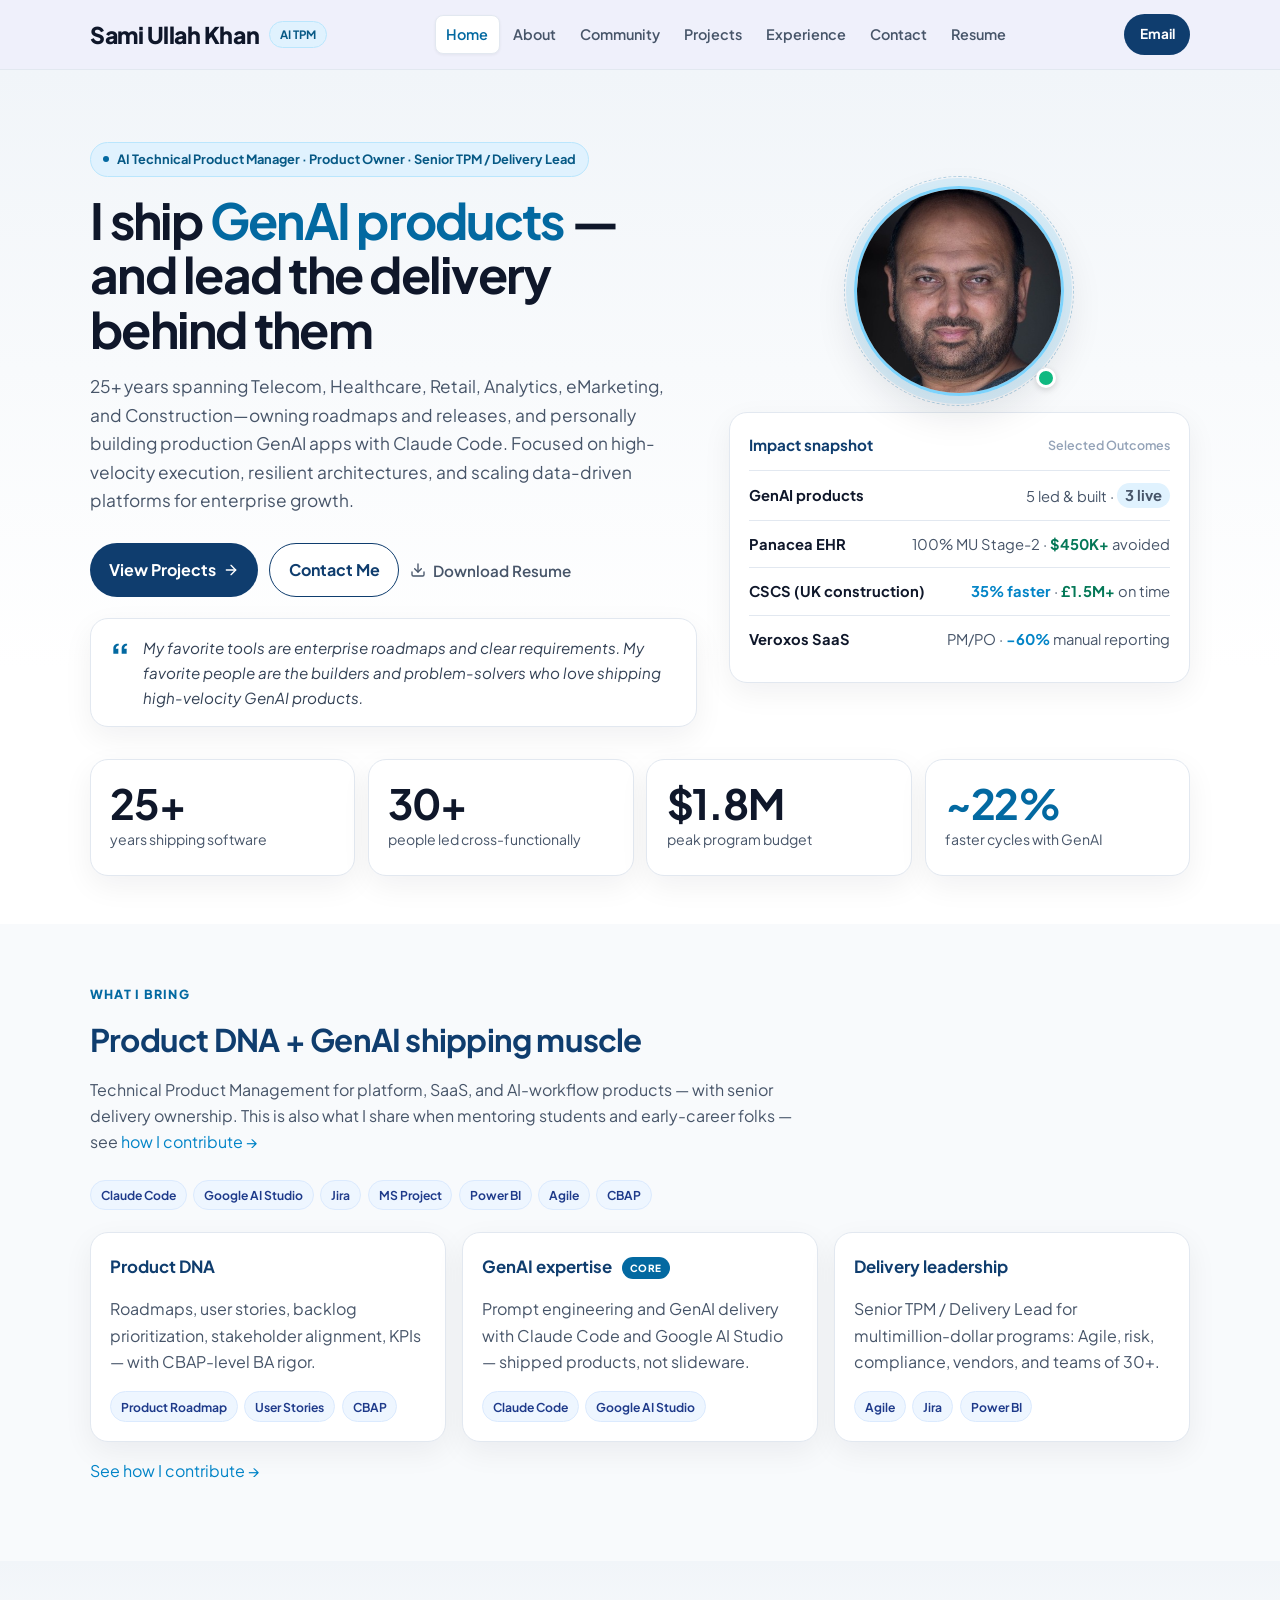
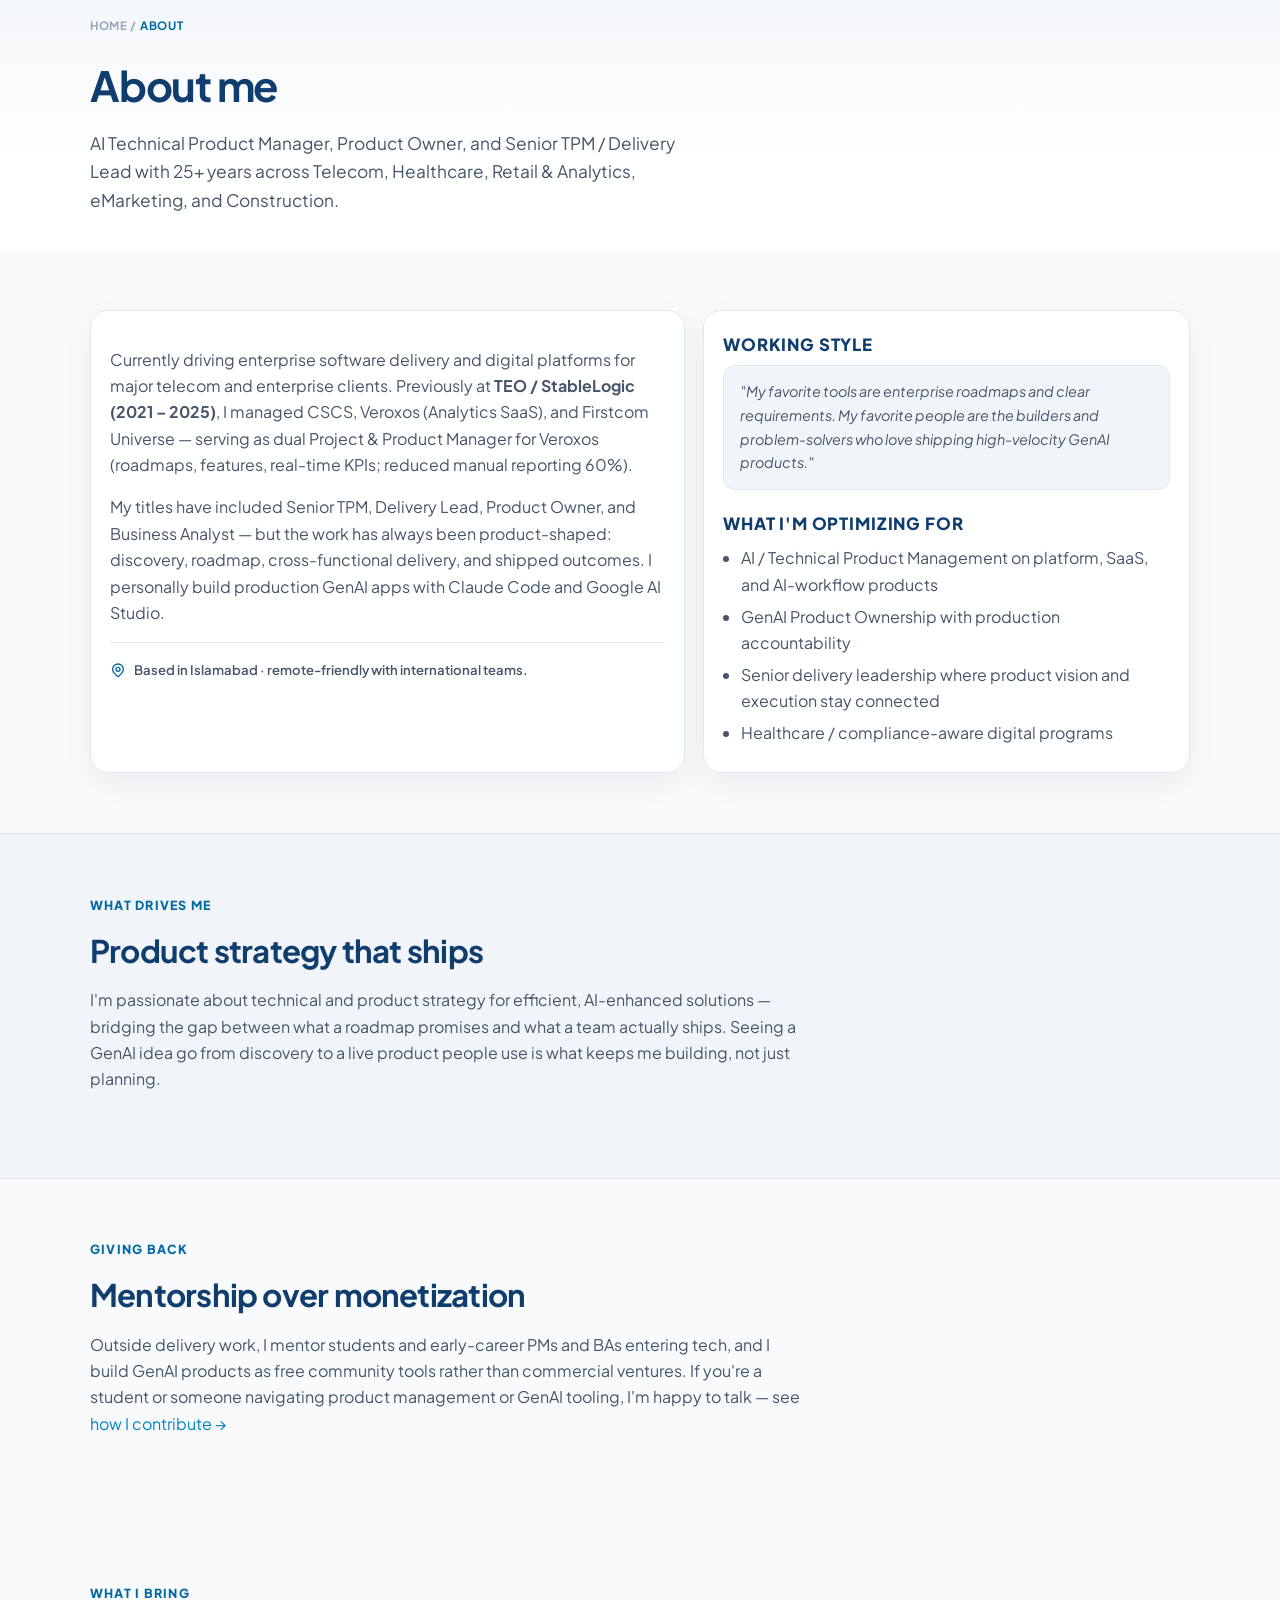
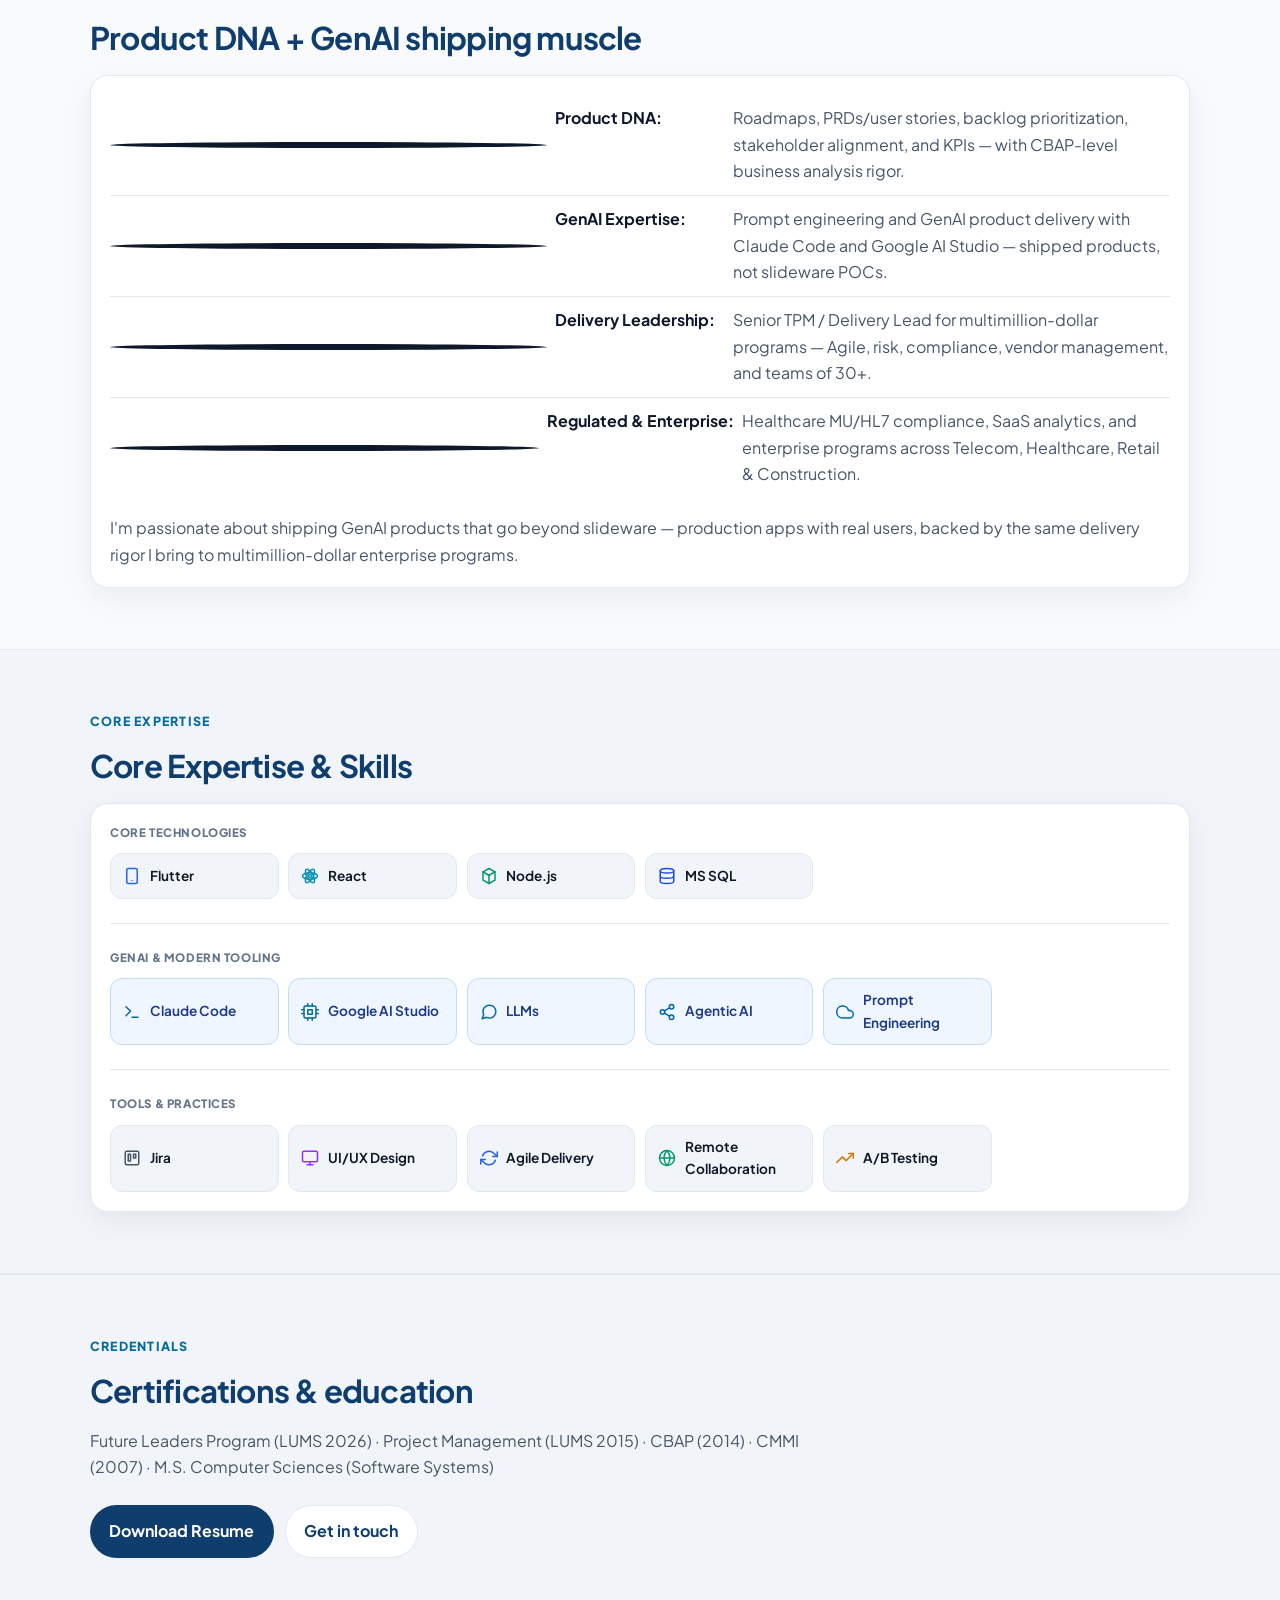
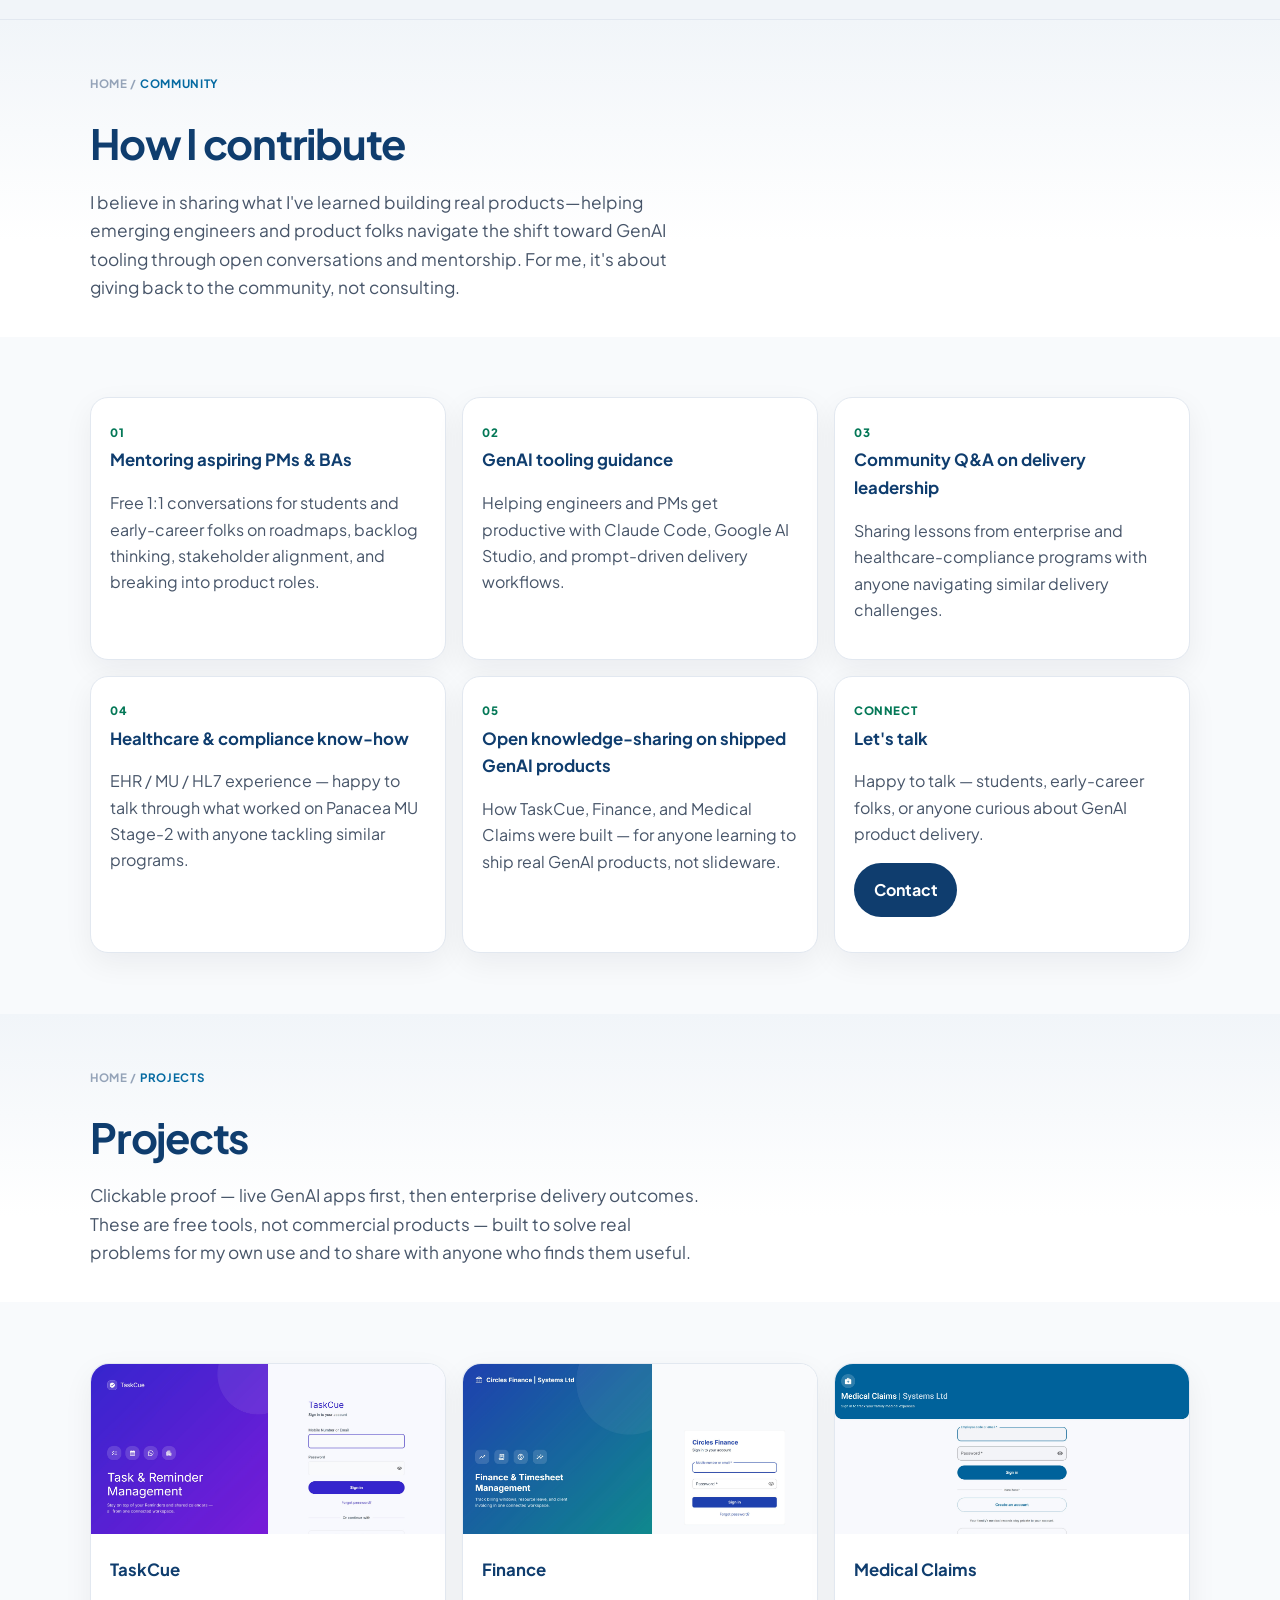
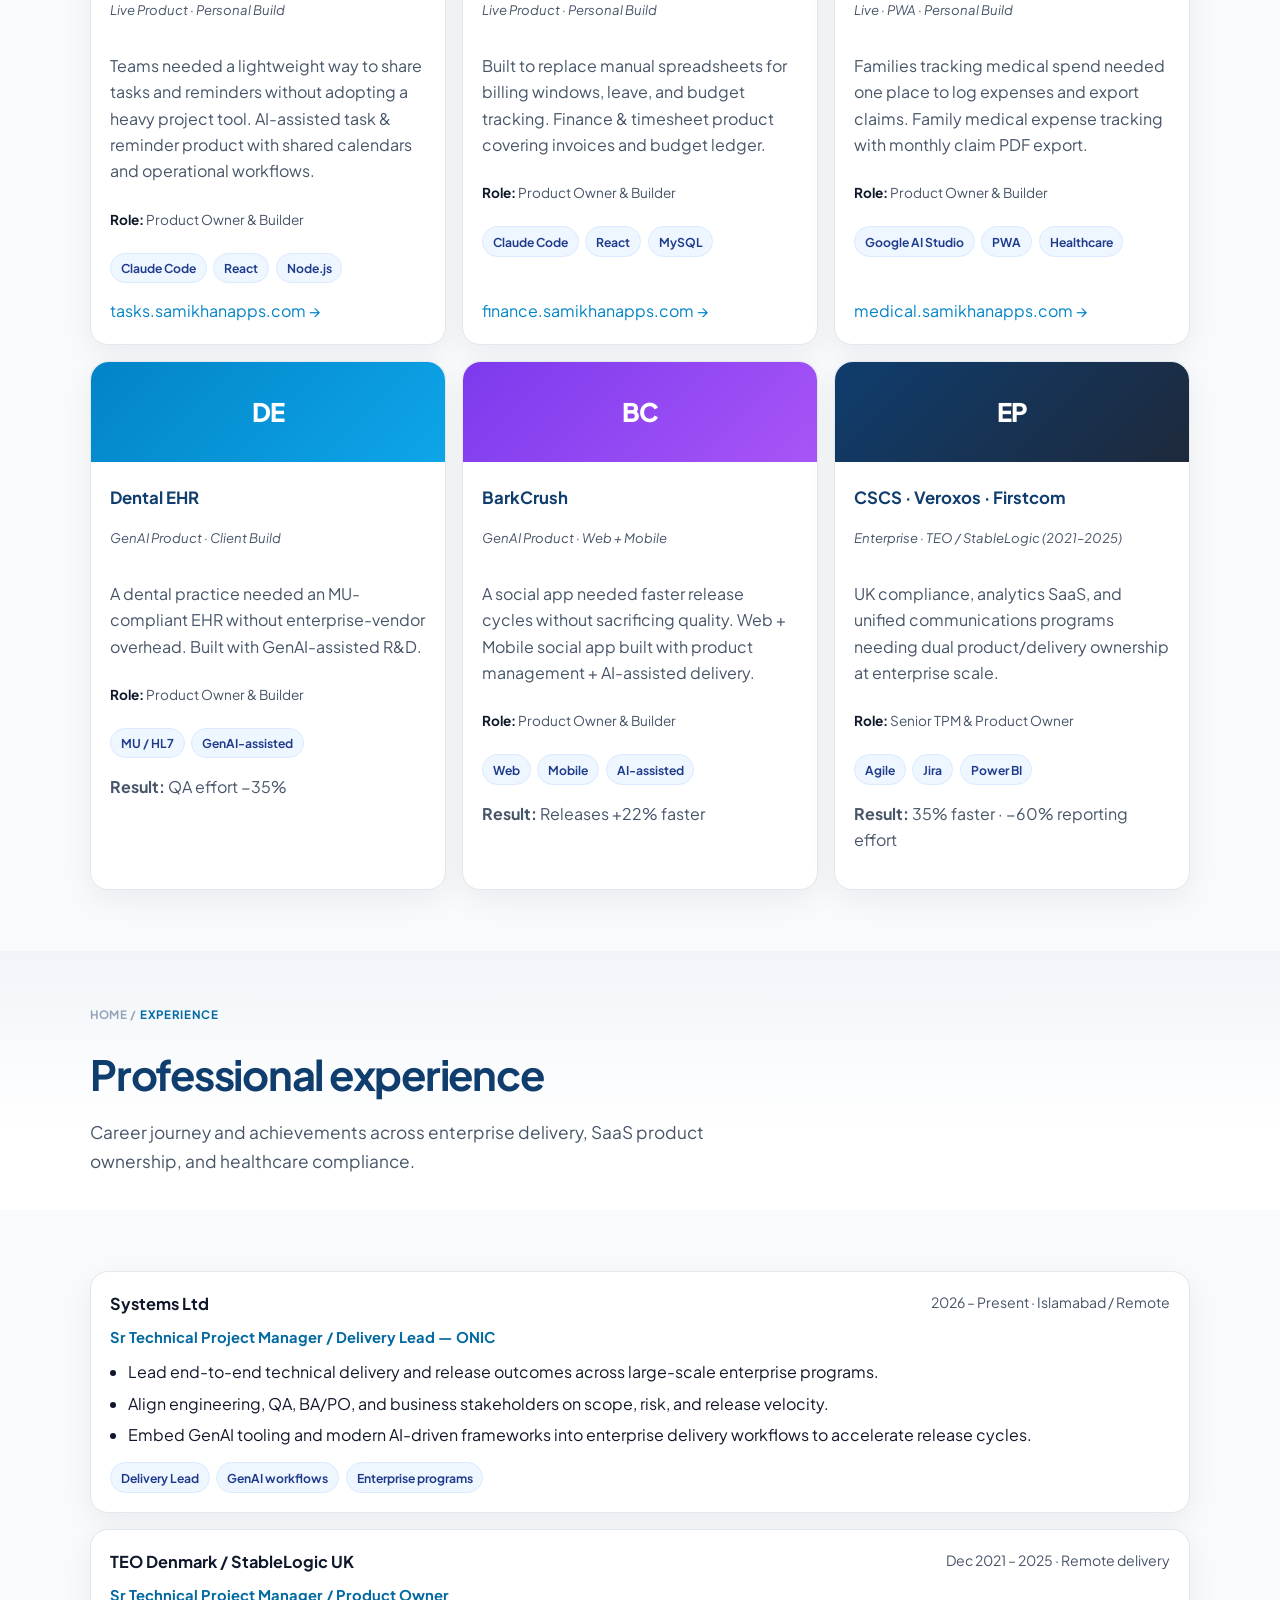
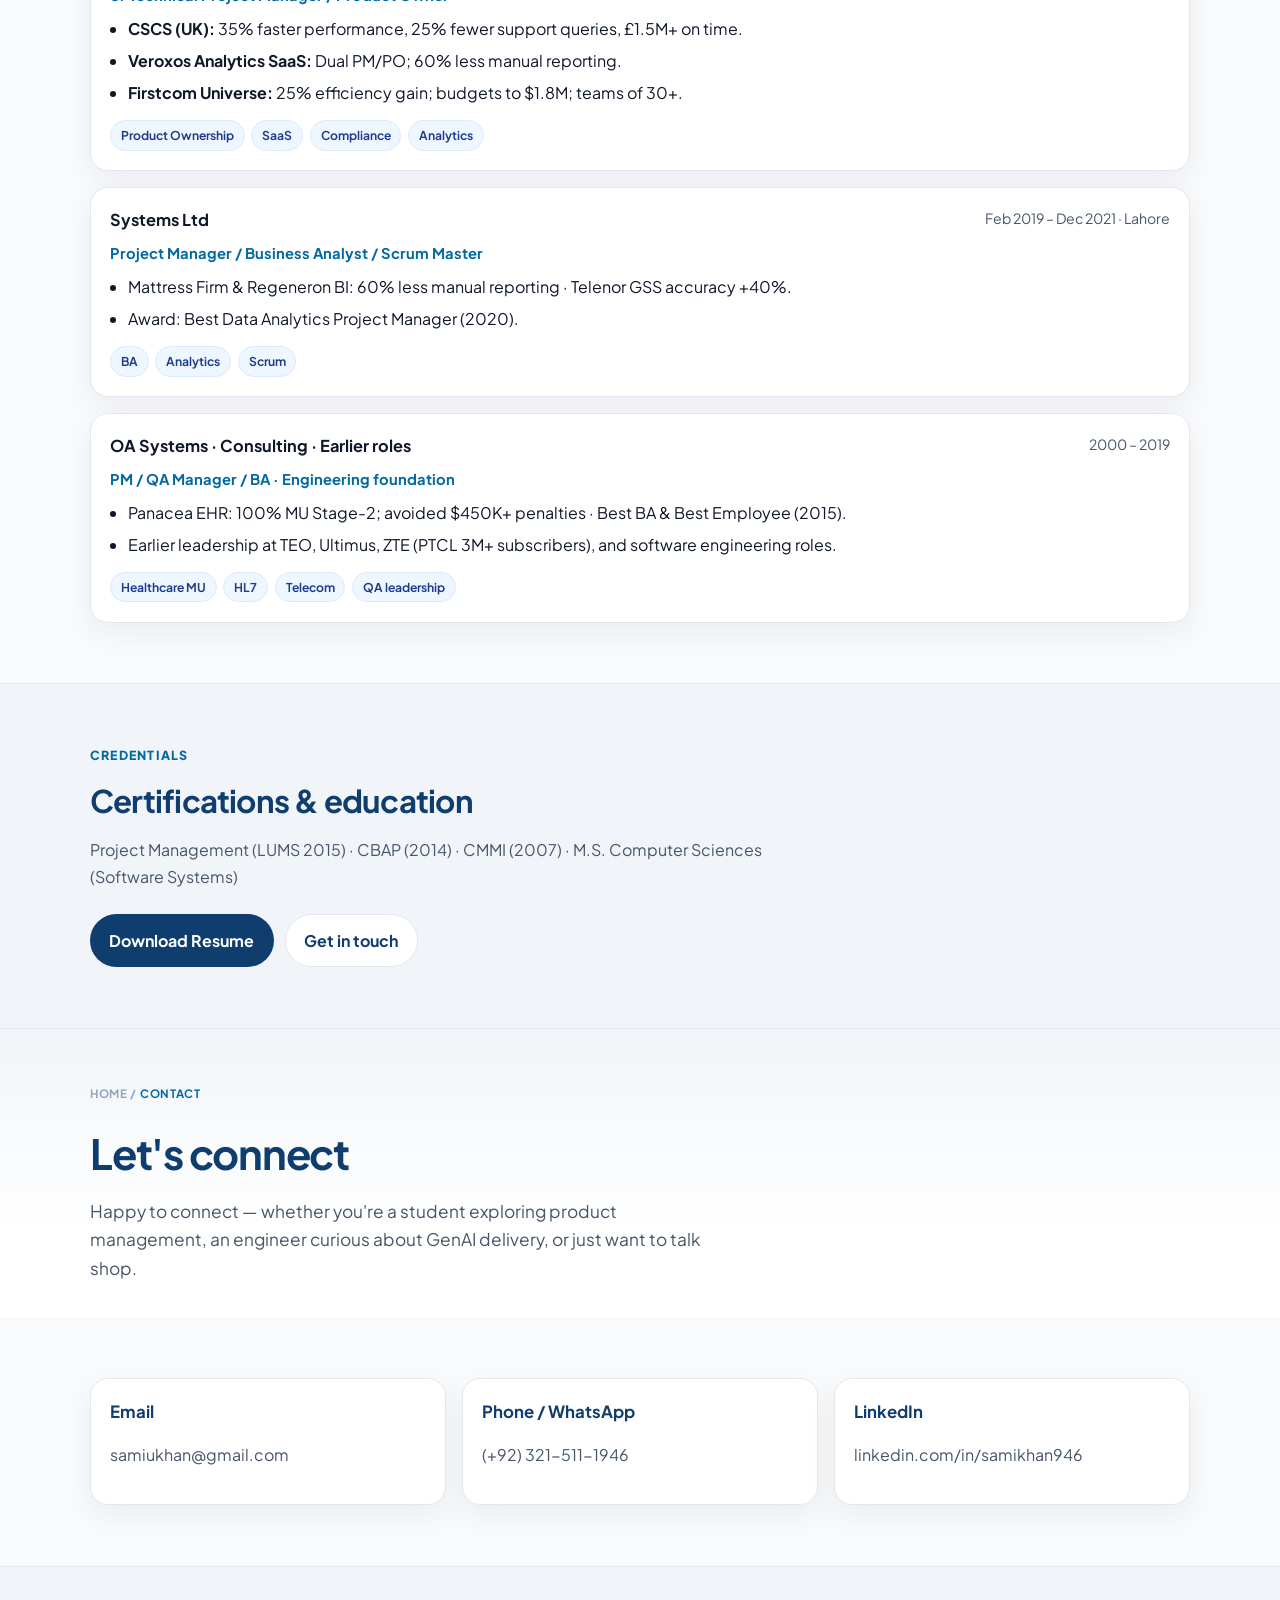
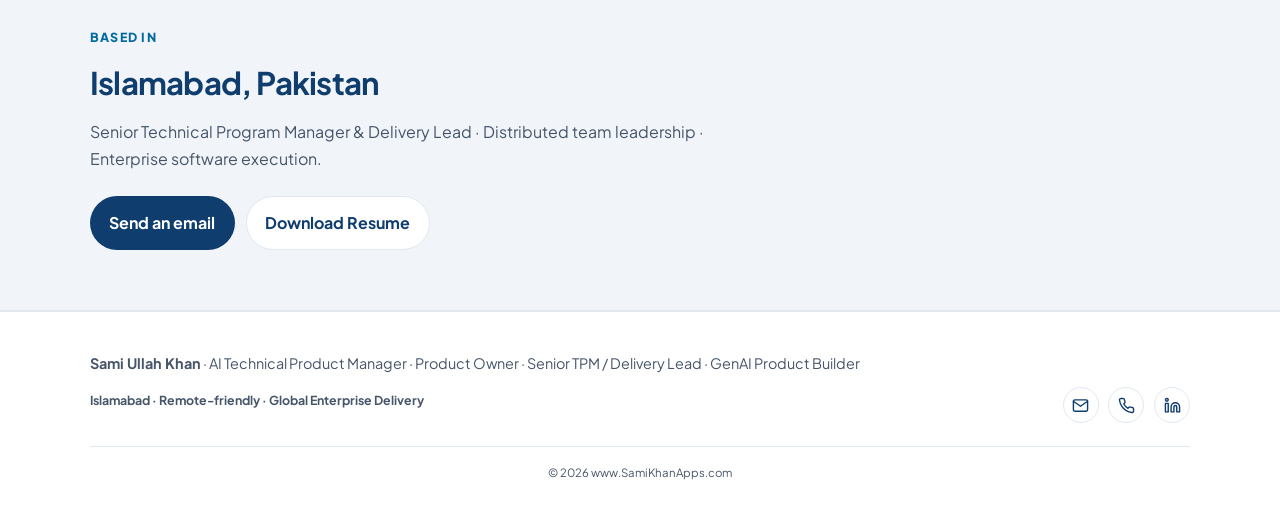
==== commit a5d1601b: "Update Systems Ltd job bullets with stronger delivery language Co-Authored-By: Claude Sonnet 3.7 <no" ====
--- a/index.html
+++ b/index.html
@@ -344,9 +344,9 @@
       <div class="job-top"><strong>Systems Ltd</strong><span class="when">2026 – Present · Islamabad / Remote</span></div>
       <h4>Sr Technical Project Manager / Delivery Lead — ONIC</h4>
       <ul class="list">
-        <li>Lead end-to-end technical delivery and release outcomes across enterprise programs.</li>
-        <li>Align engineering, QA, BA/PO, and business stakeholders on scope, risk, and release.</li>
-        <li>Embed GenAI tooling into delivery workflows; continue shipping personal GenAI products as community-support tools, not for commercial gain.</li>
+        <li>Lead end-to-end technical delivery and release outcomes across large-scale enterprise programs.</li>
+        <li>Align engineering, QA, BA/PO, and business stakeholders on scope, risk, and release velocity.</li>
+        <li>Embed GenAI tooling and modern AI-driven frameworks into enterprise delivery workflows to accelerate release cycles.</li>
       </ul>
       <div class="chips"><span class="chip">Delivery Lead</span><span class="chip">GenAI workflows</span><span class="chip">Enterprise programs</span></div>
     </article>
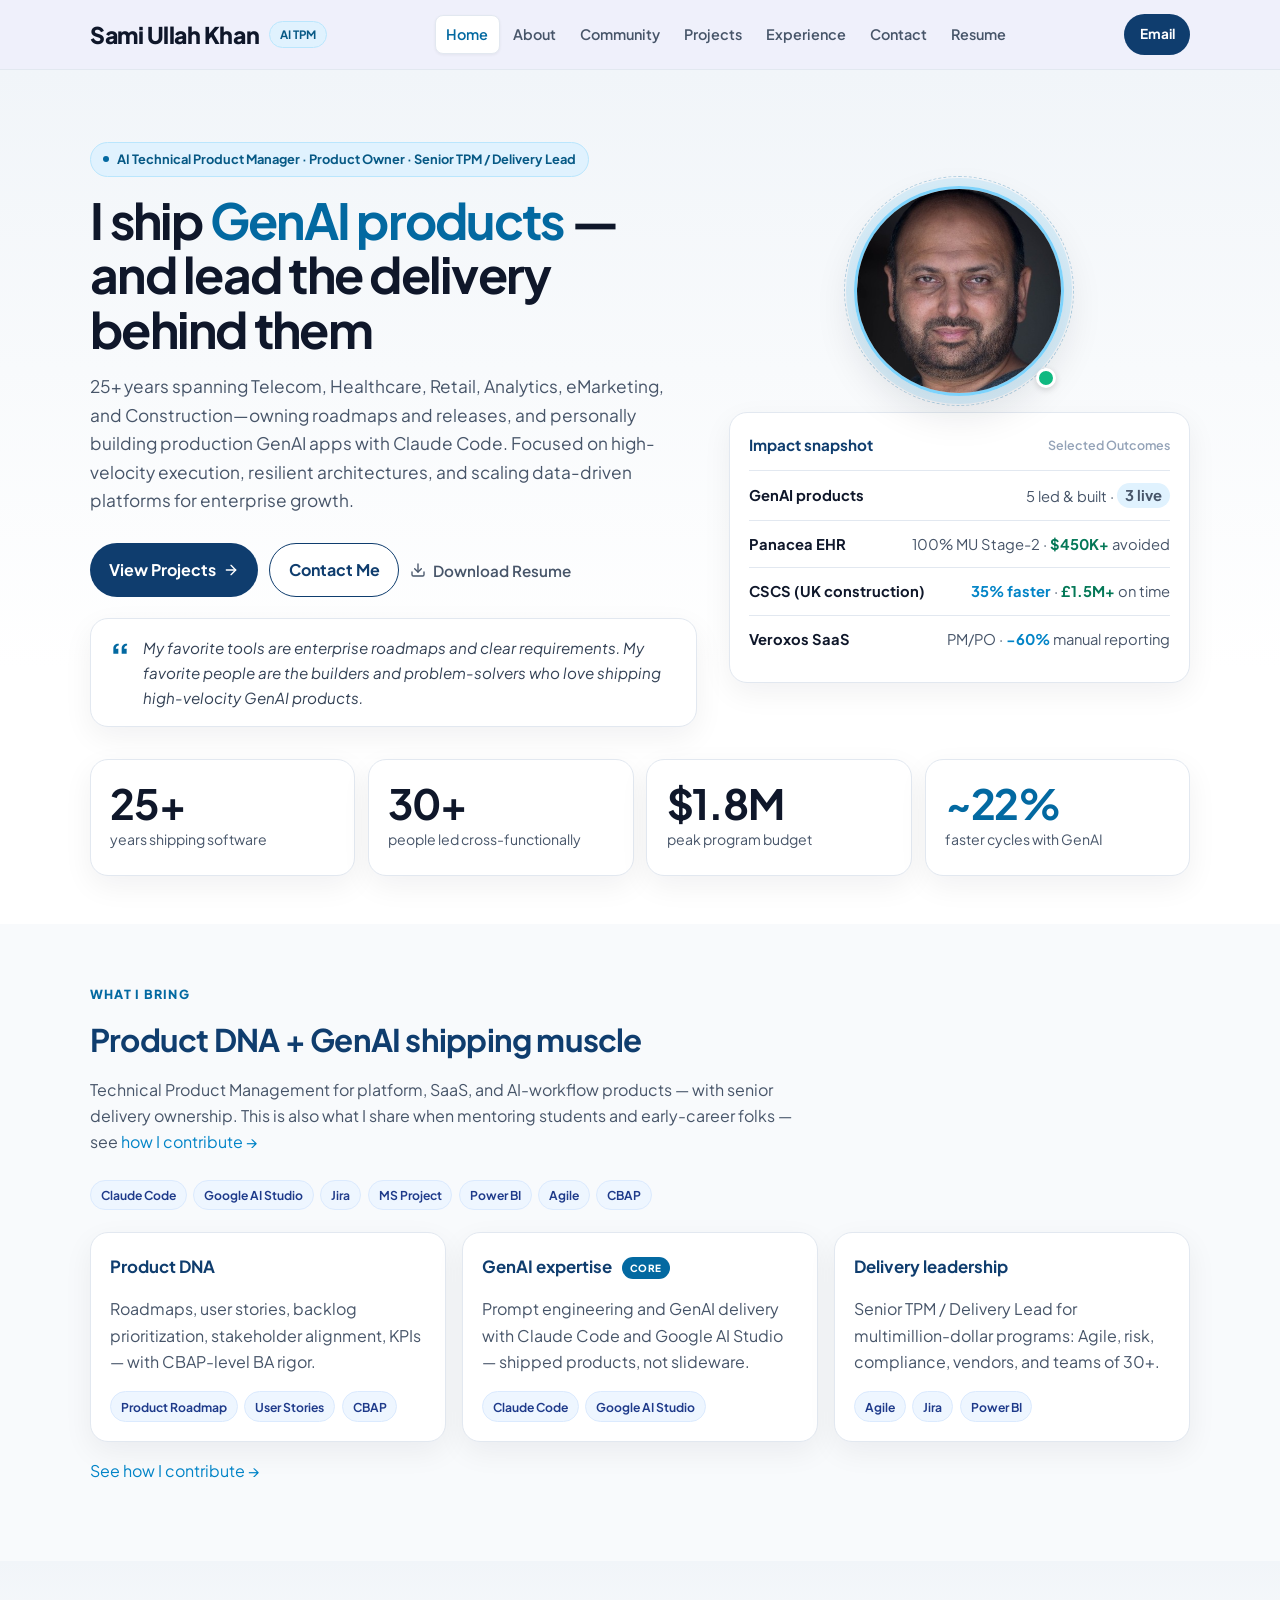
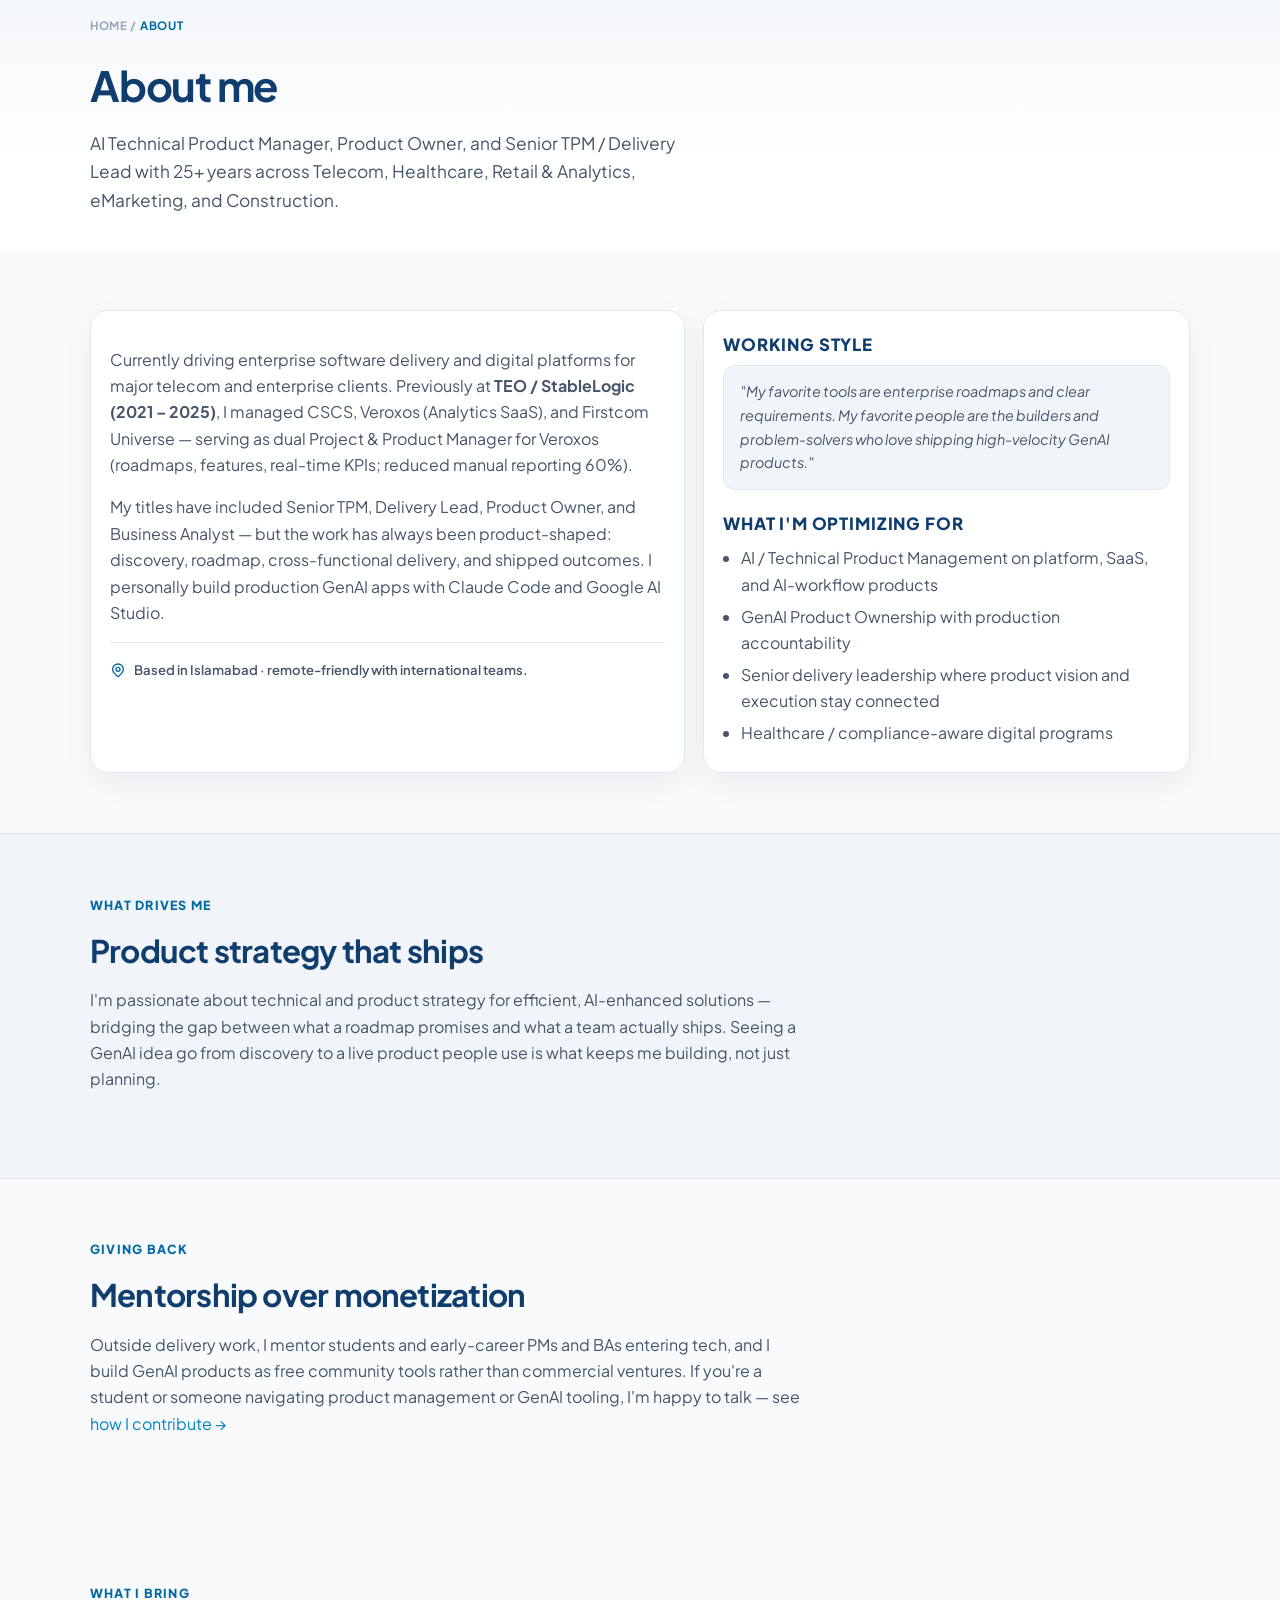
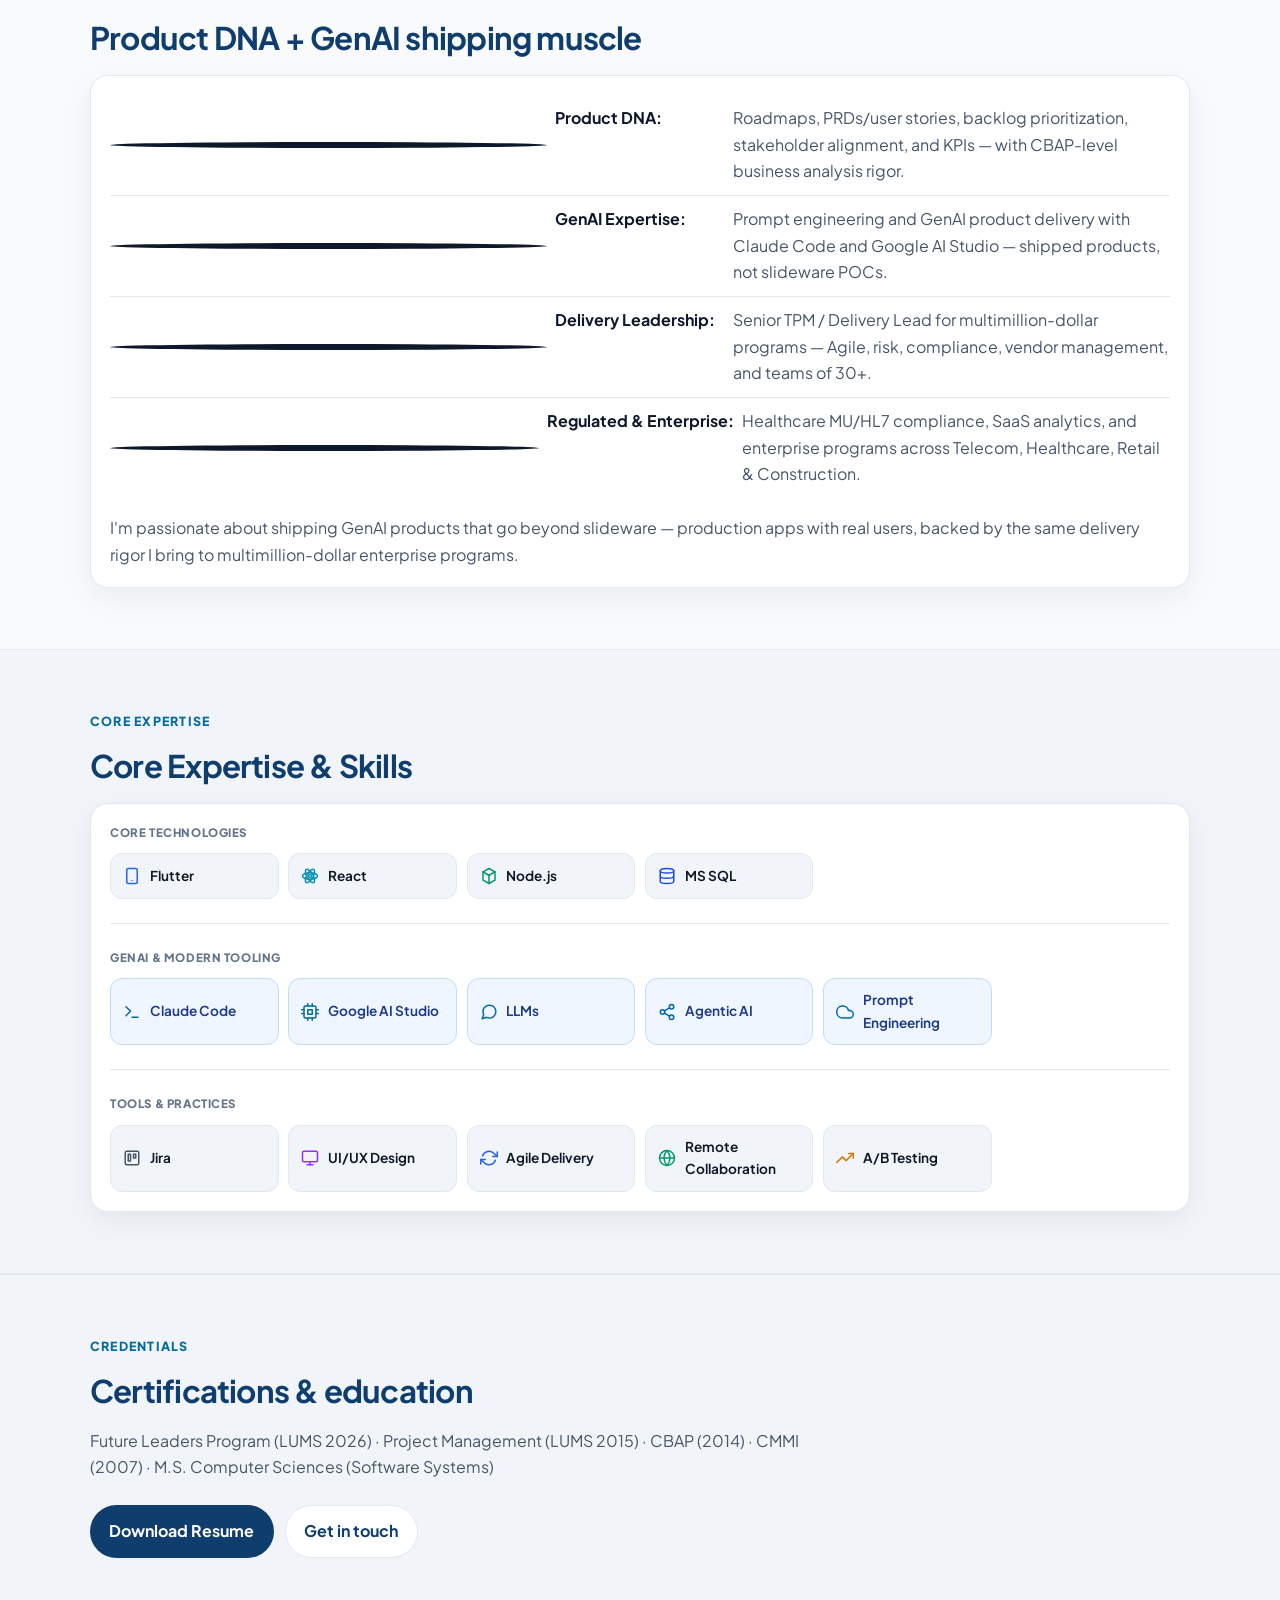
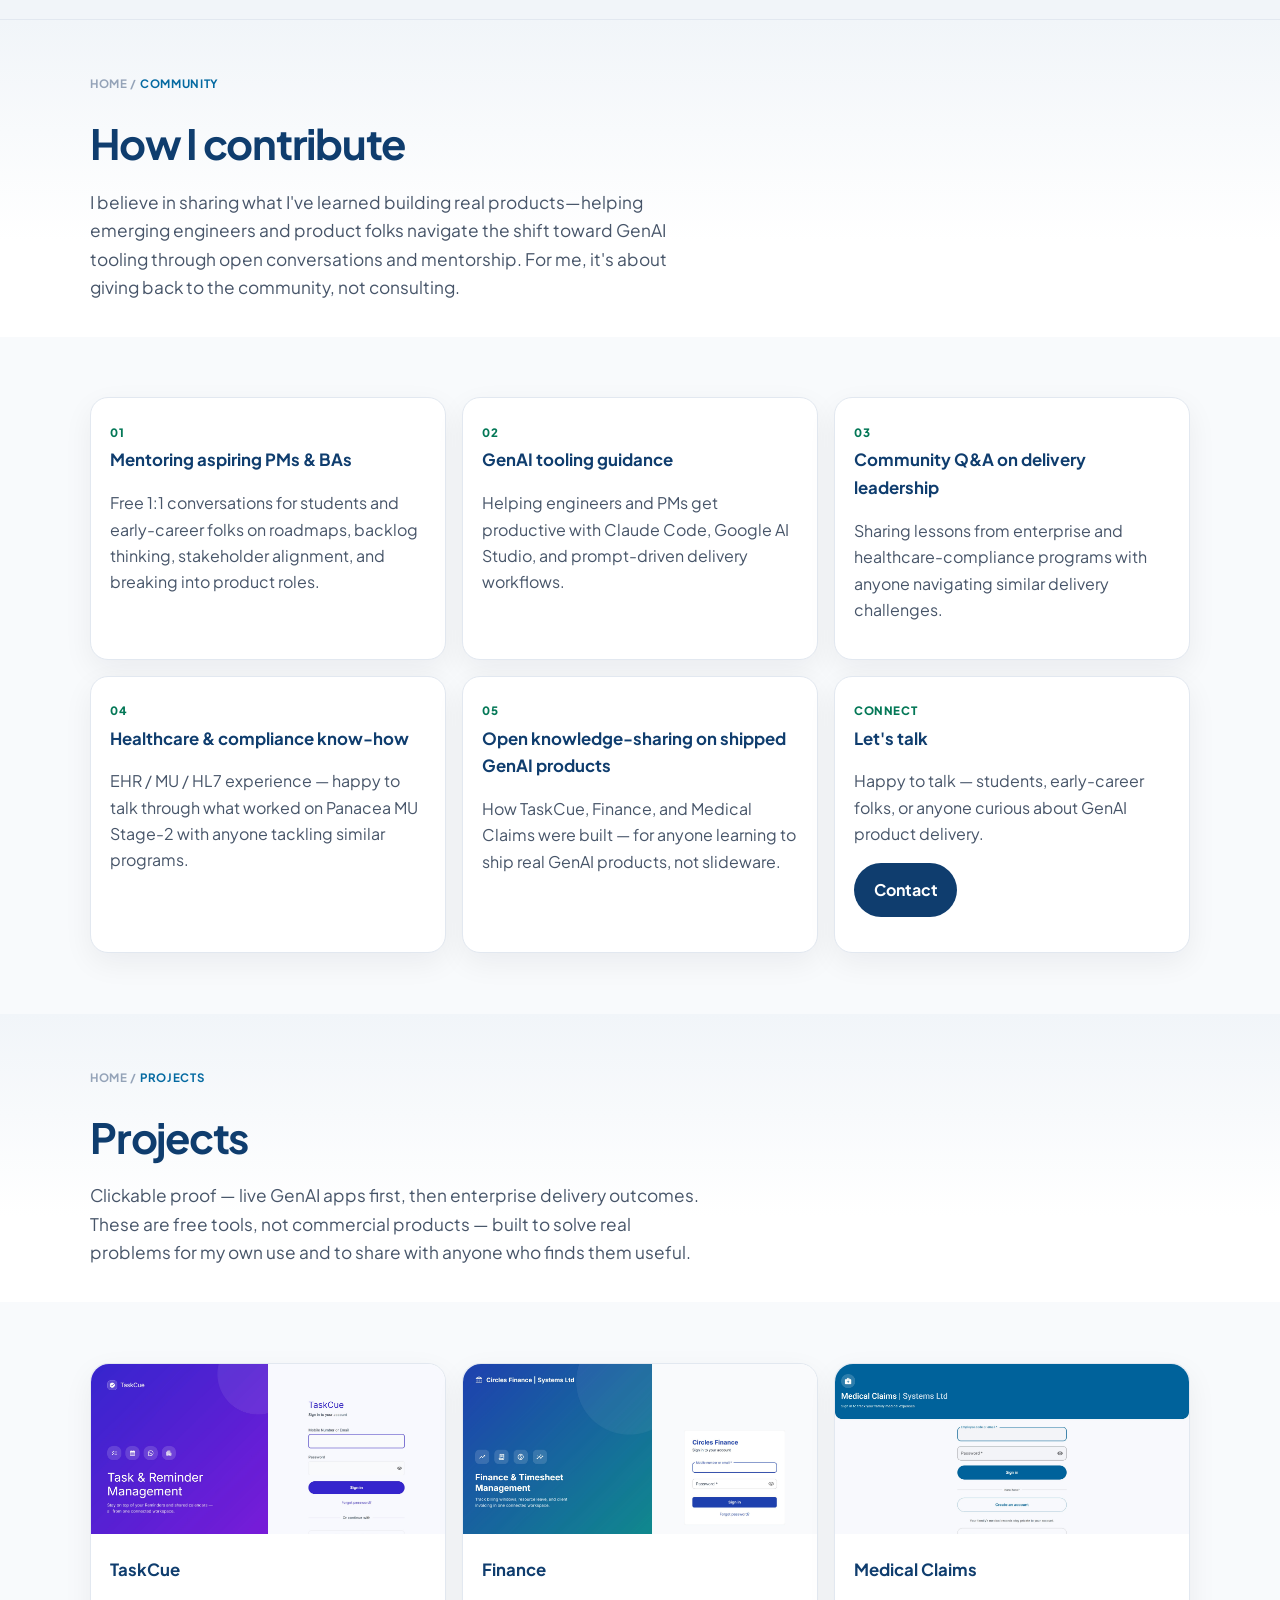
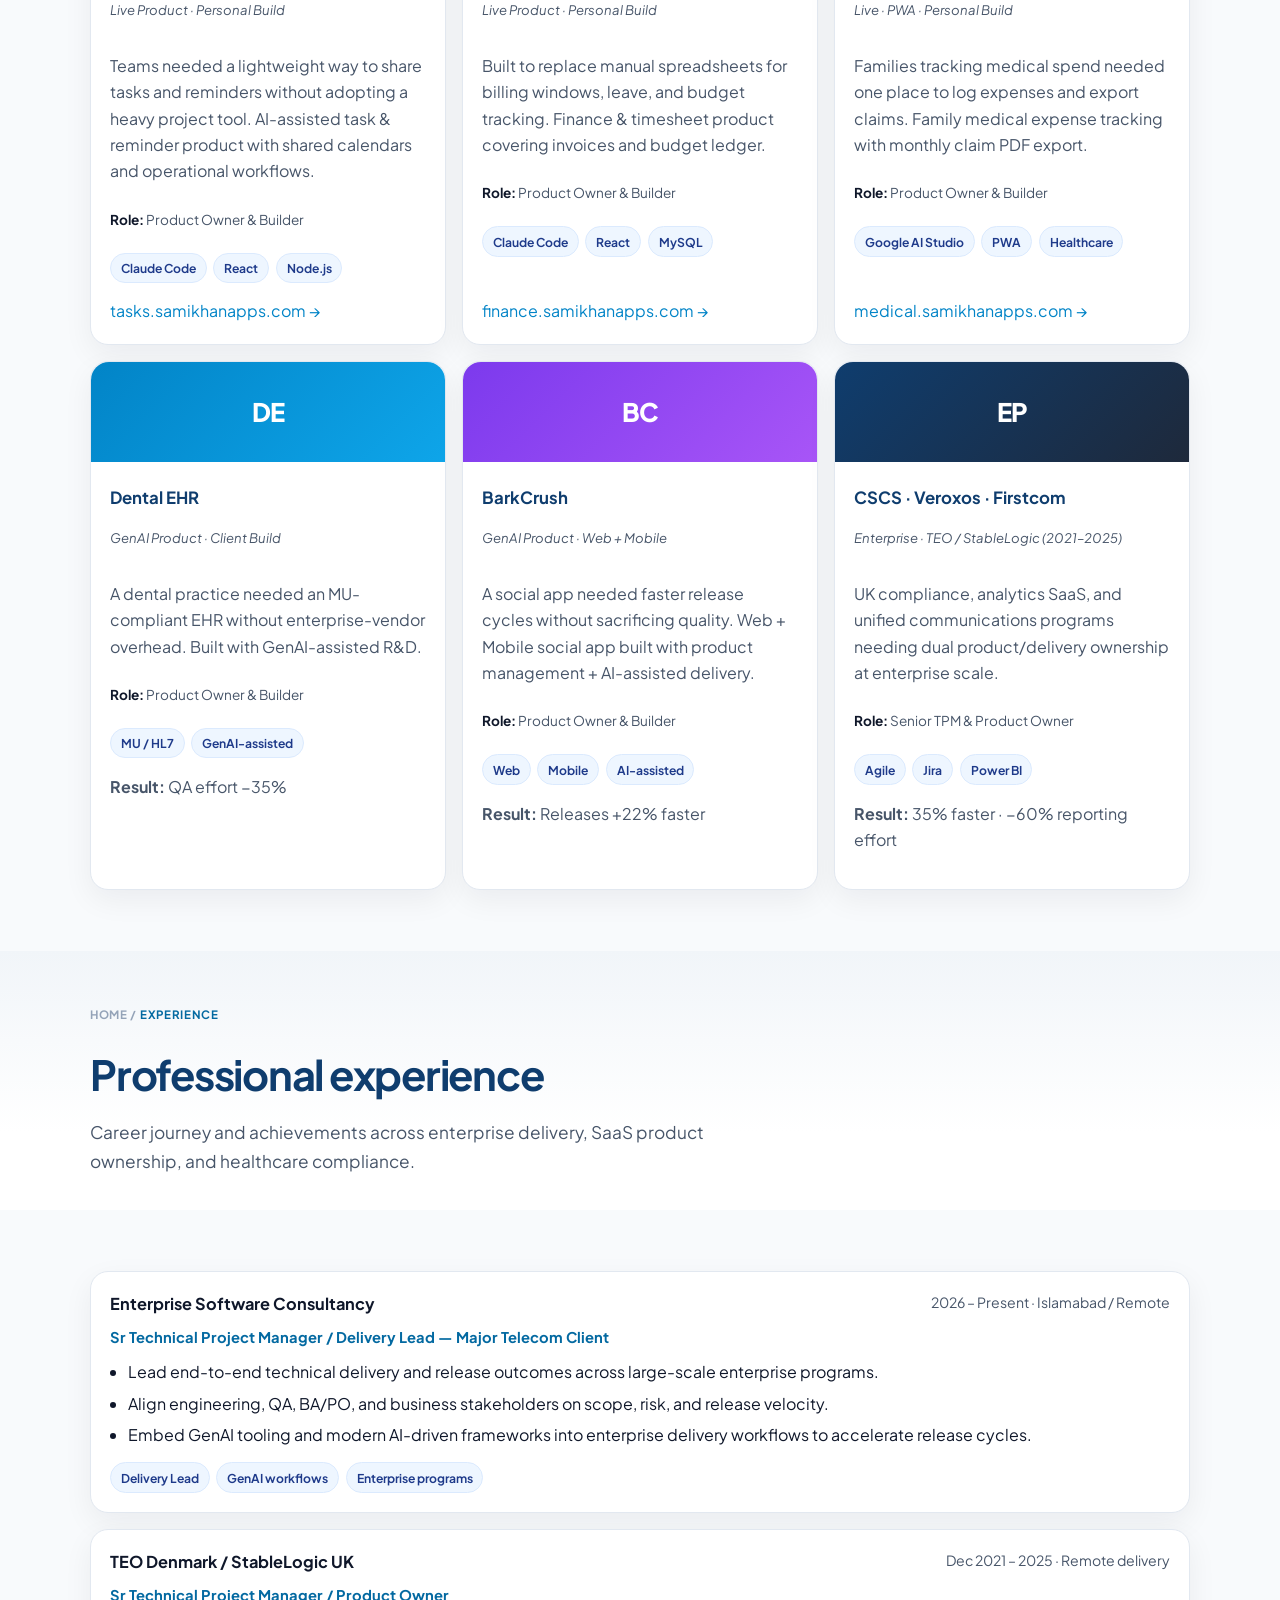
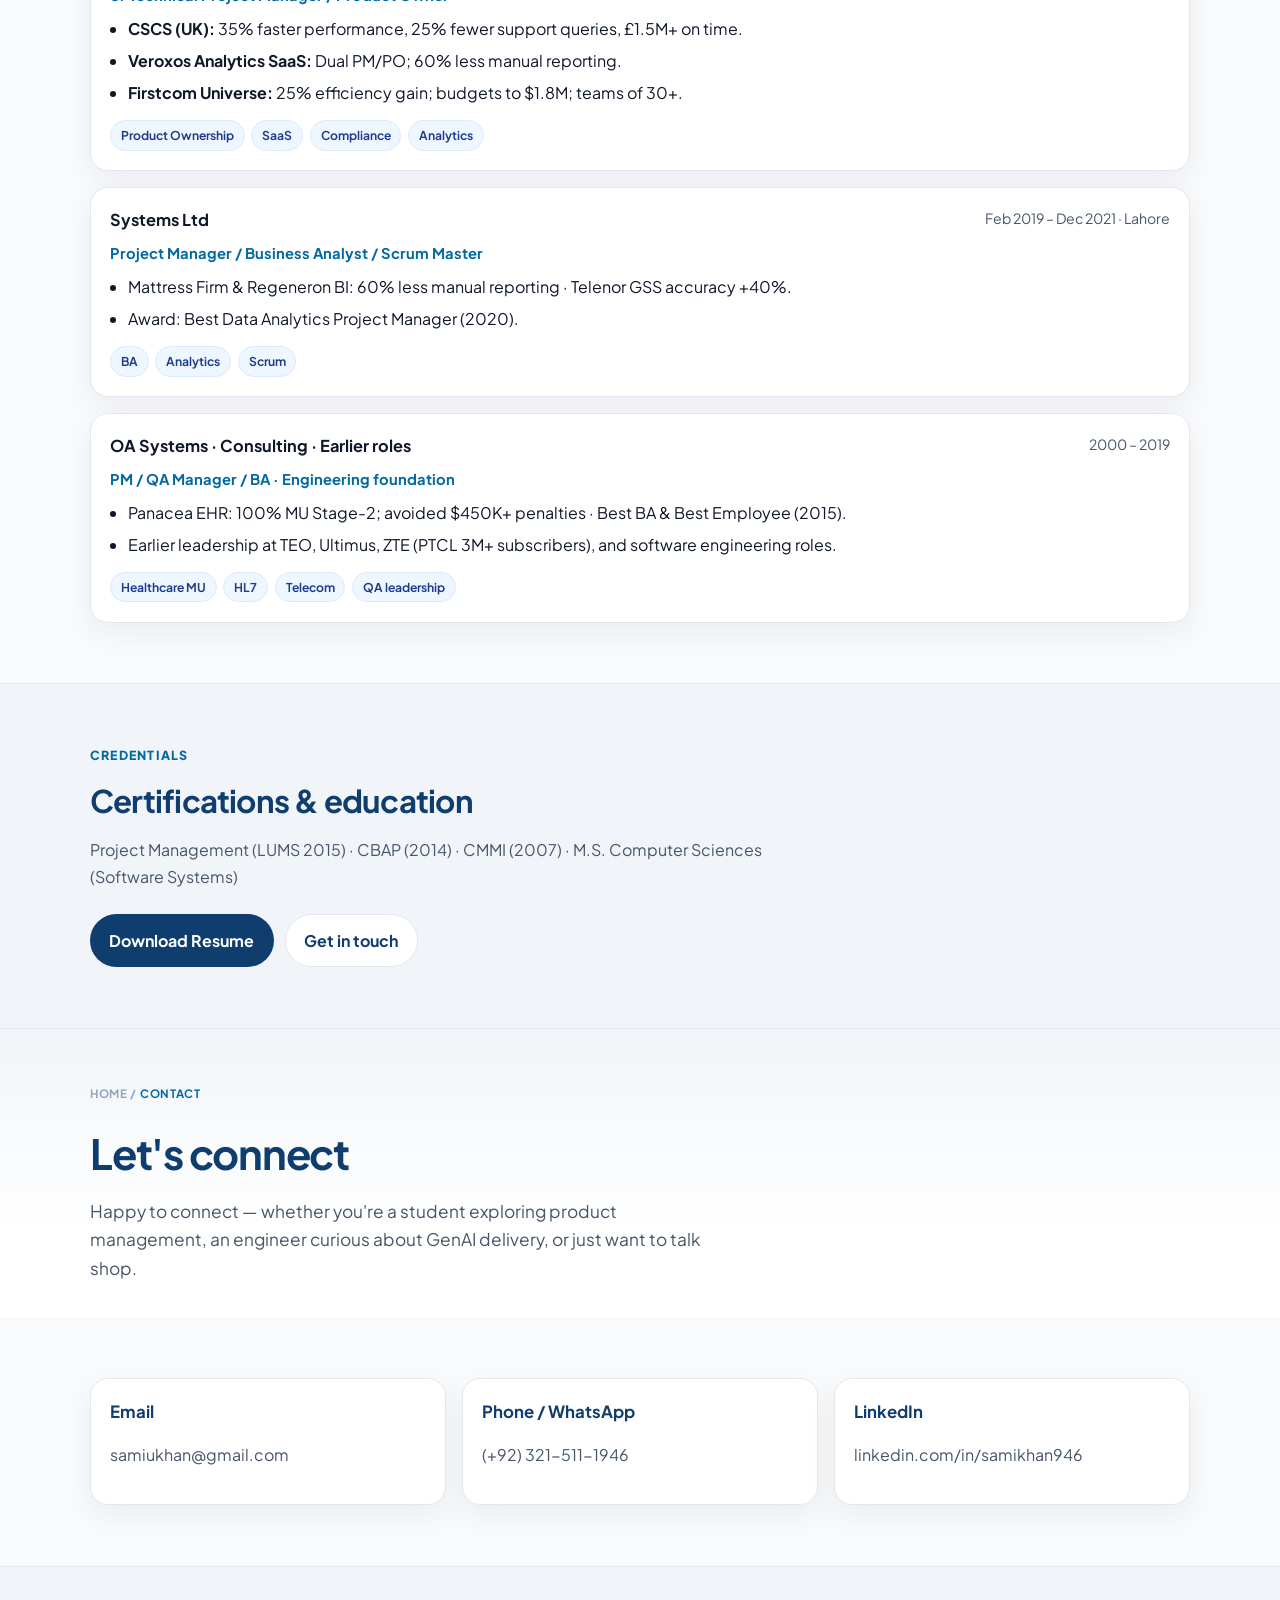
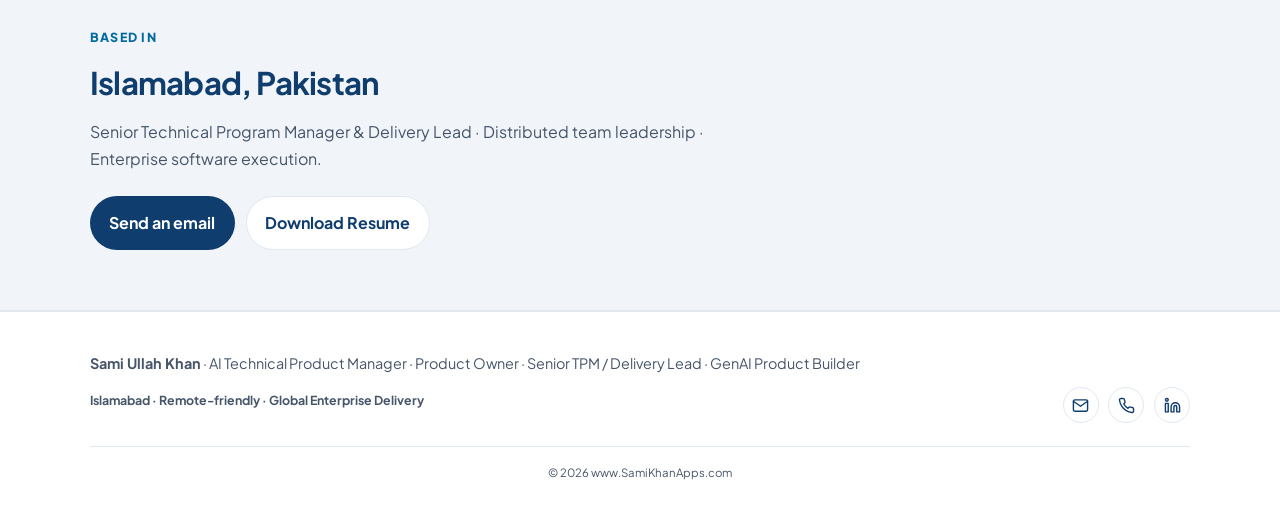
==== commit efa45d37: "Anonymize current role's employer and client name Co-Authored-By: Claude Sonnet 3.7 <noreply@anthrop" ====
--- a/index.html
+++ b/index.html
@@ -341,8 +341,8 @@
 <section><div class="wrap">
   <div class="timeline">
     <article class="job">
-      <div class="job-top"><strong>Systems Ltd</strong><span class="when">2026 – Present · Islamabad / Remote</span></div>
-      <h4>Sr Technical Project Manager / Delivery Lead — ONIC</h4>
+      <div class="job-top"><strong>Enterprise Software Consultancy</strong><span class="when">2026 – Present · Islamabad / Remote</span></div>
+      <h4>Sr Technical Project Manager / Delivery Lead — Major Telecom Client</h4>
       <ul class="list">
         <li>Lead end-to-end technical delivery and release outcomes across large-scale enterprise programs.</li>
         <li>Align engineering, QA, BA/PO, and business stakeholders on scope, risk, and release velocity.</li>
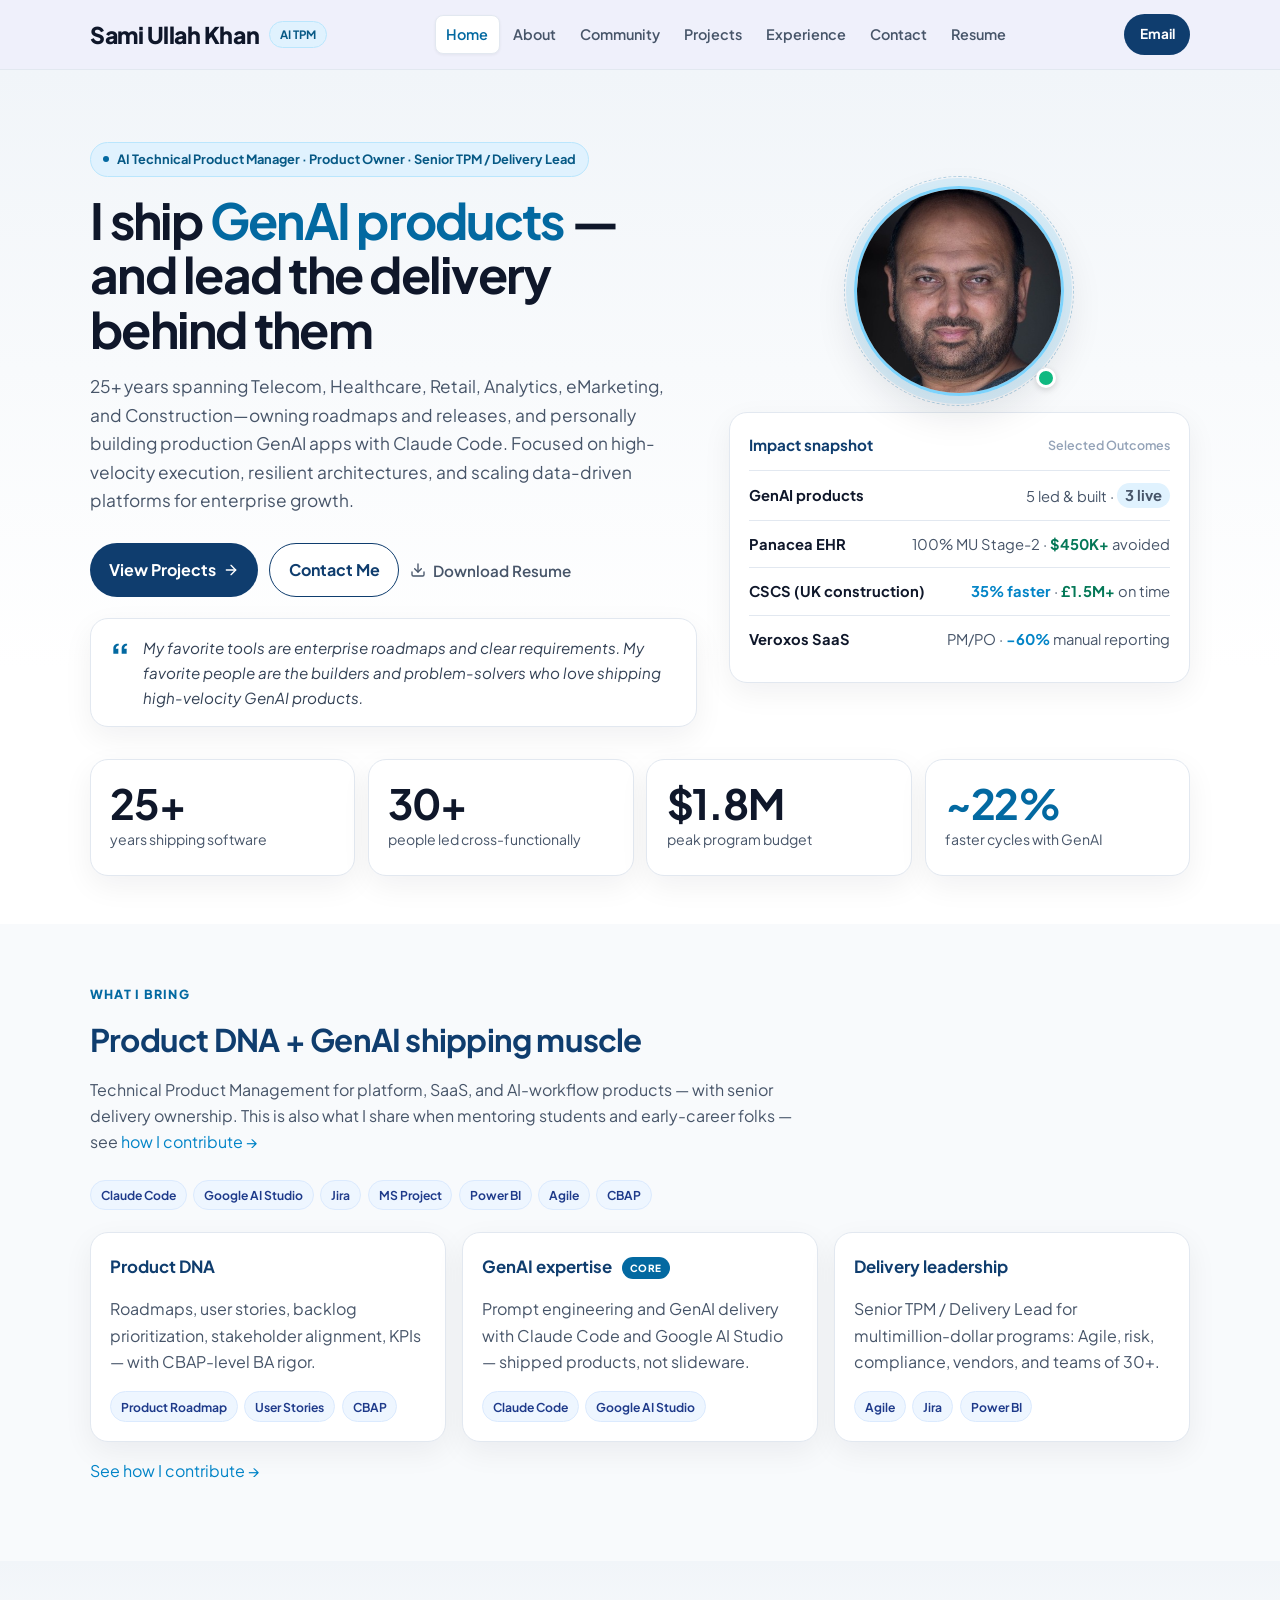
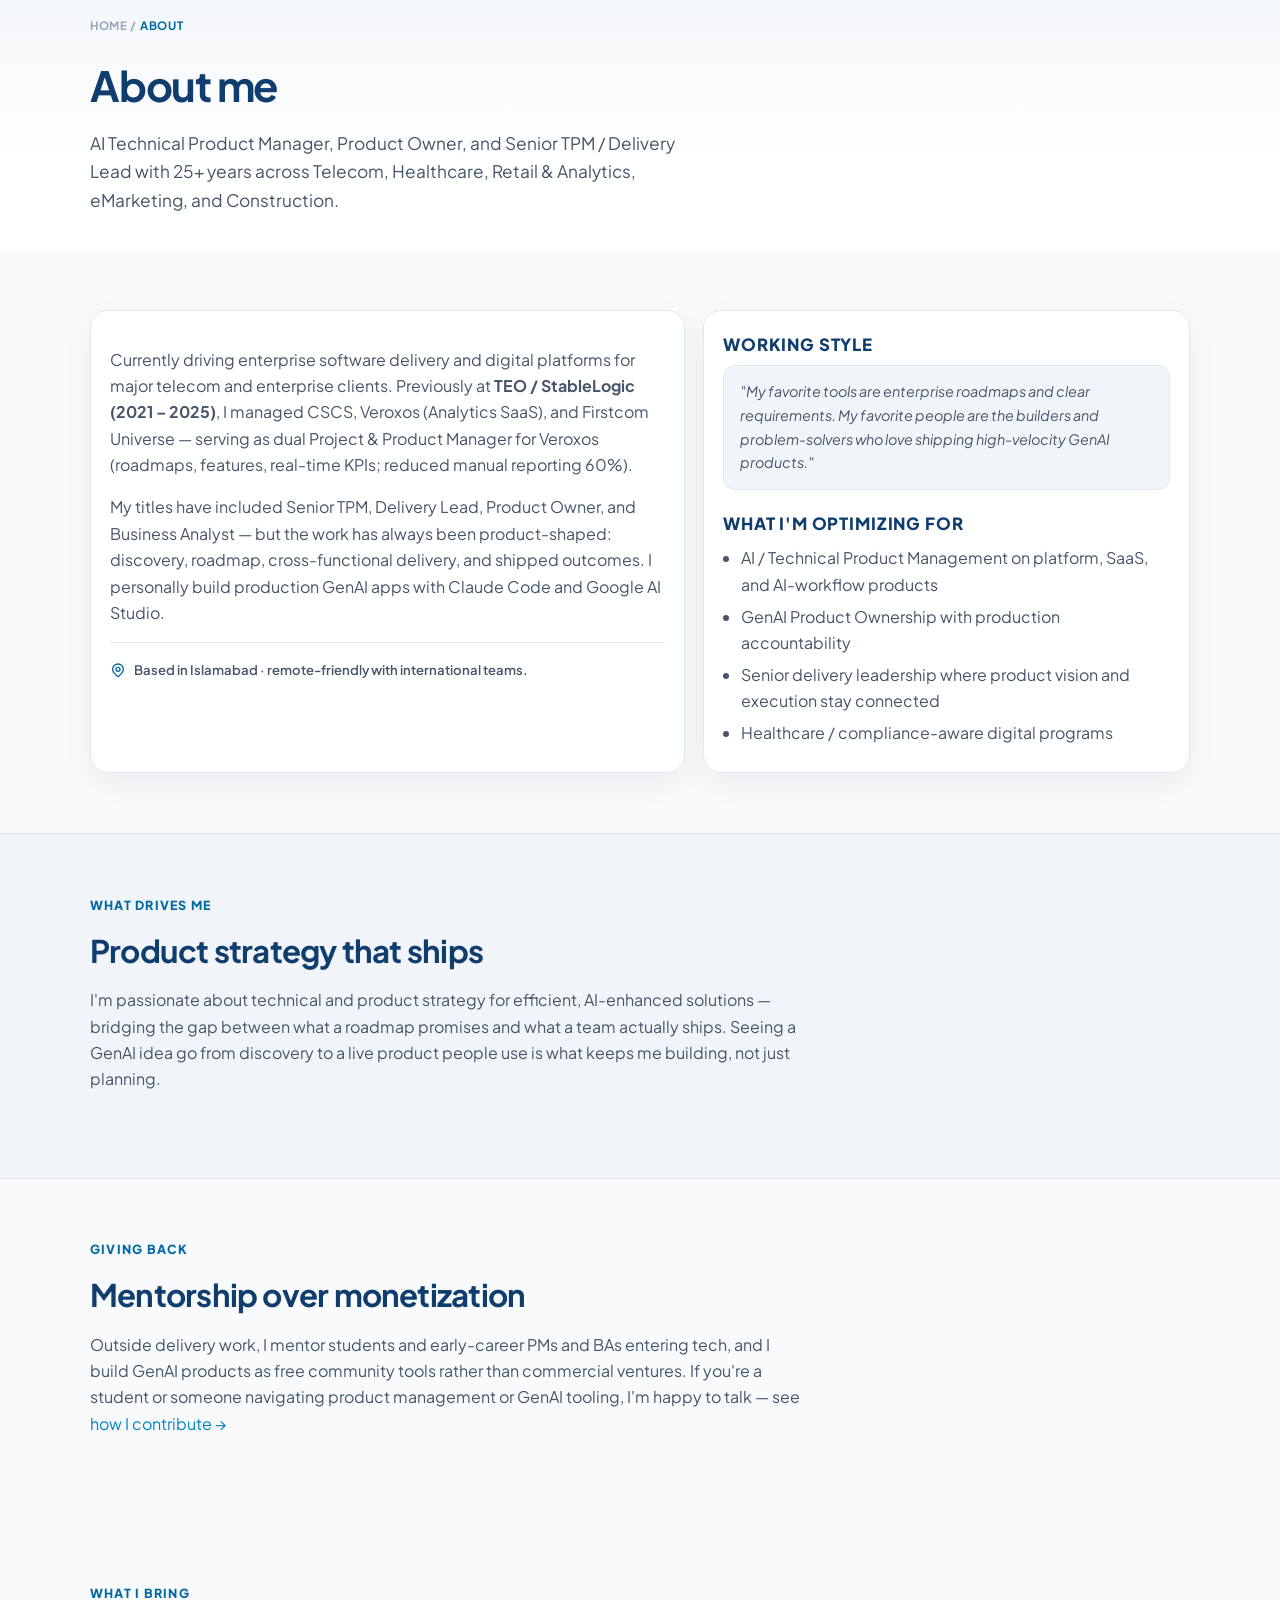
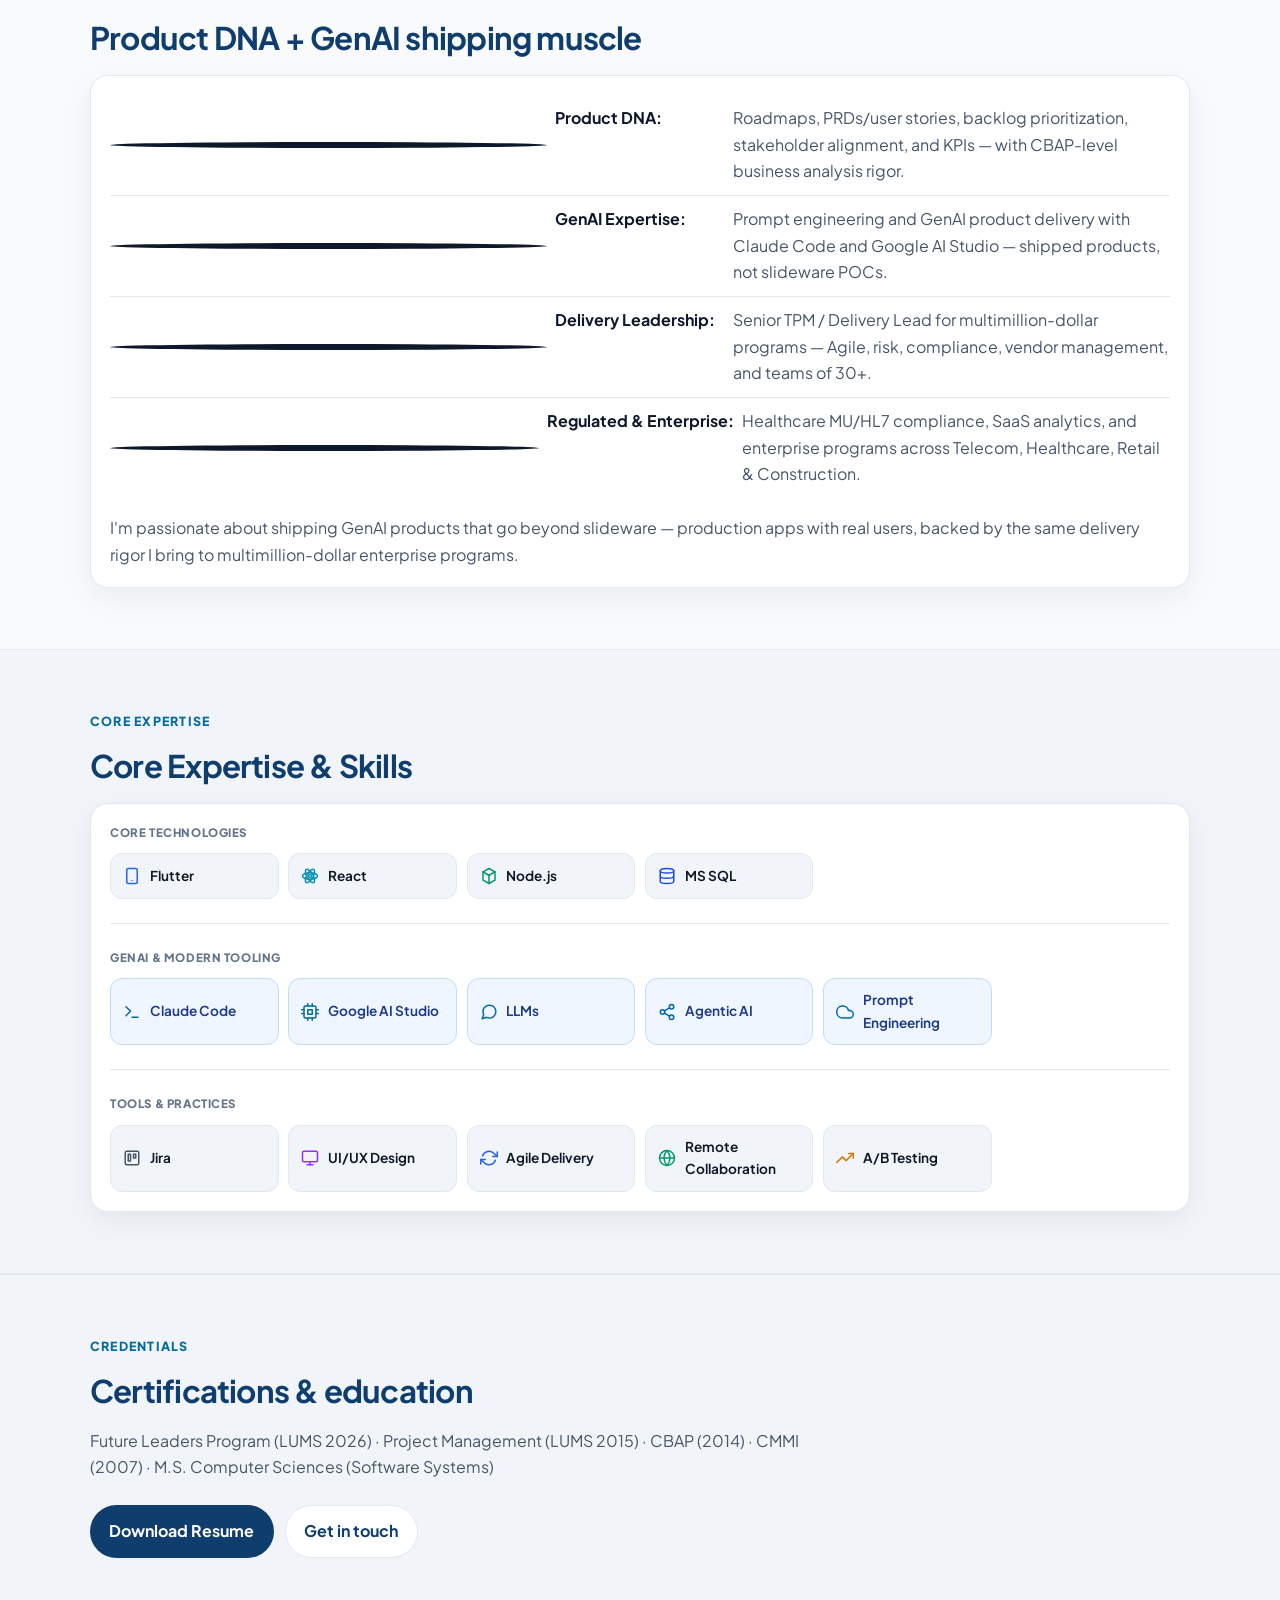
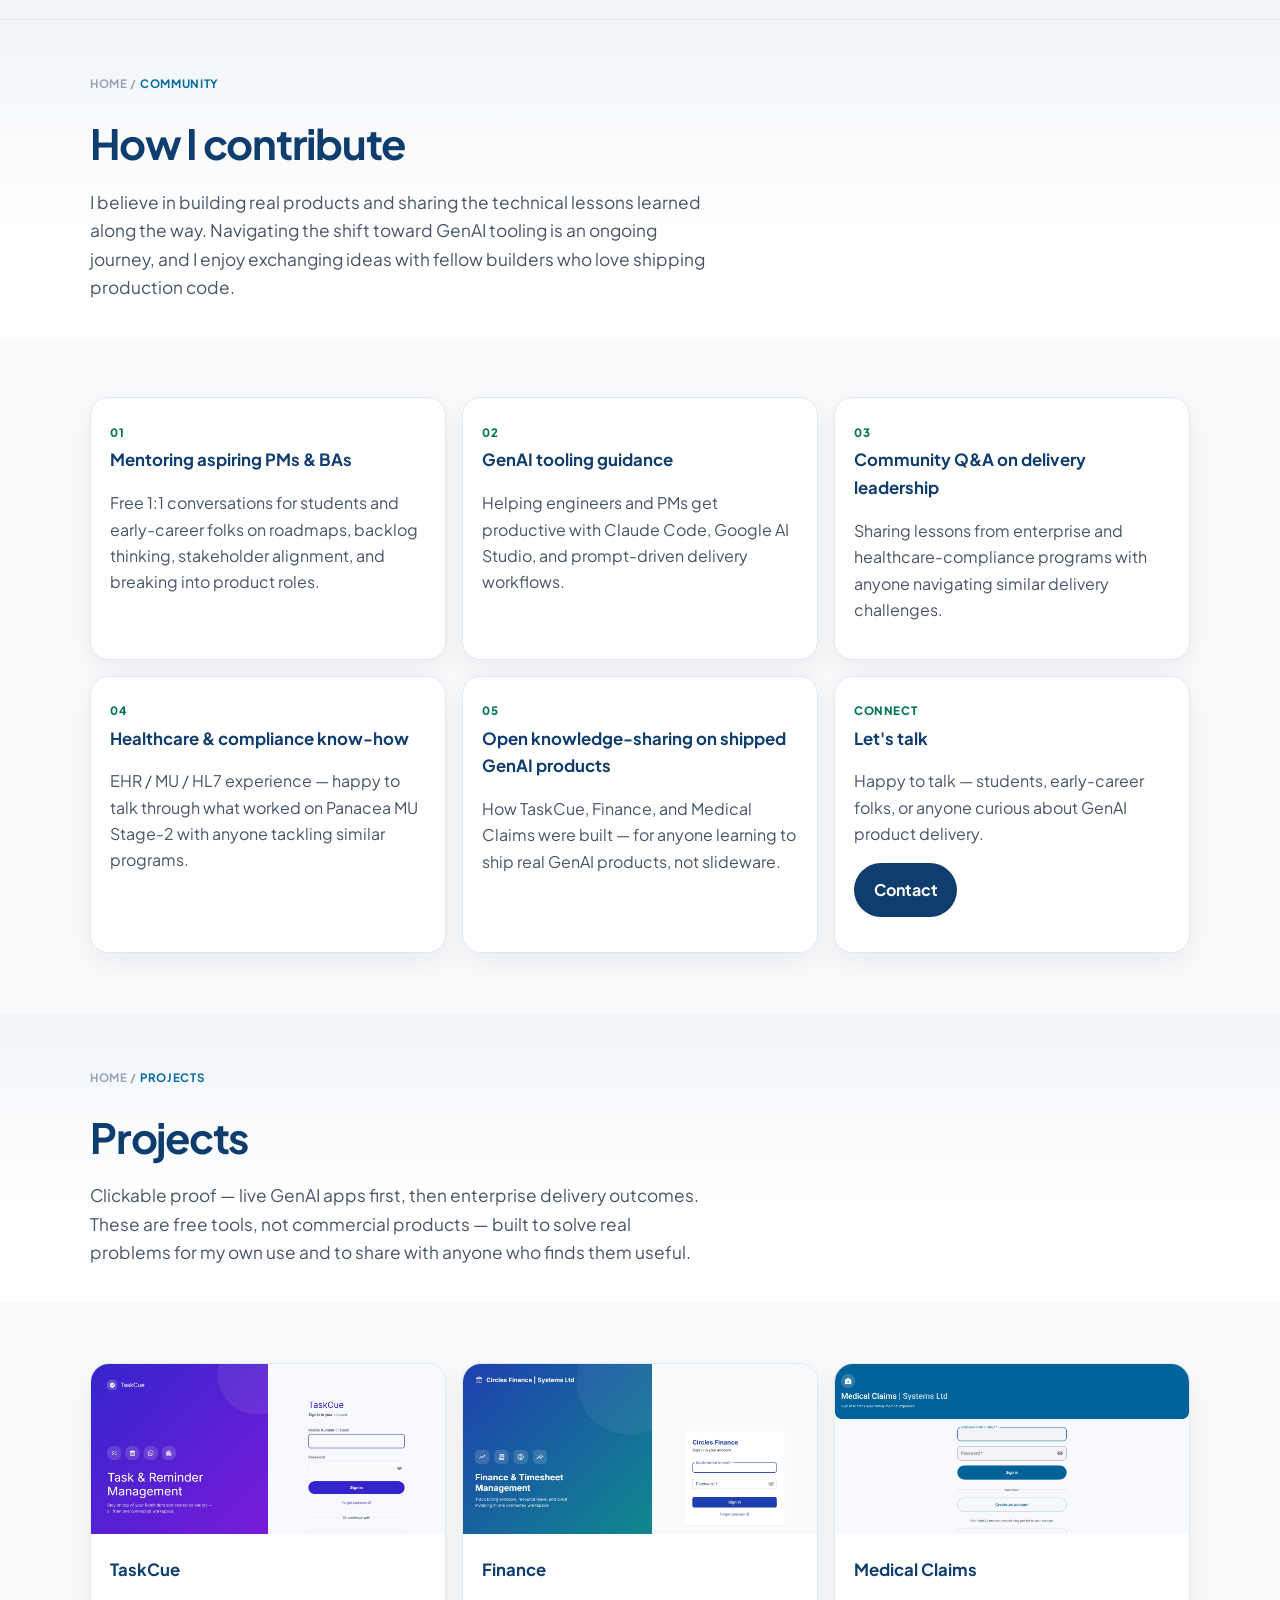
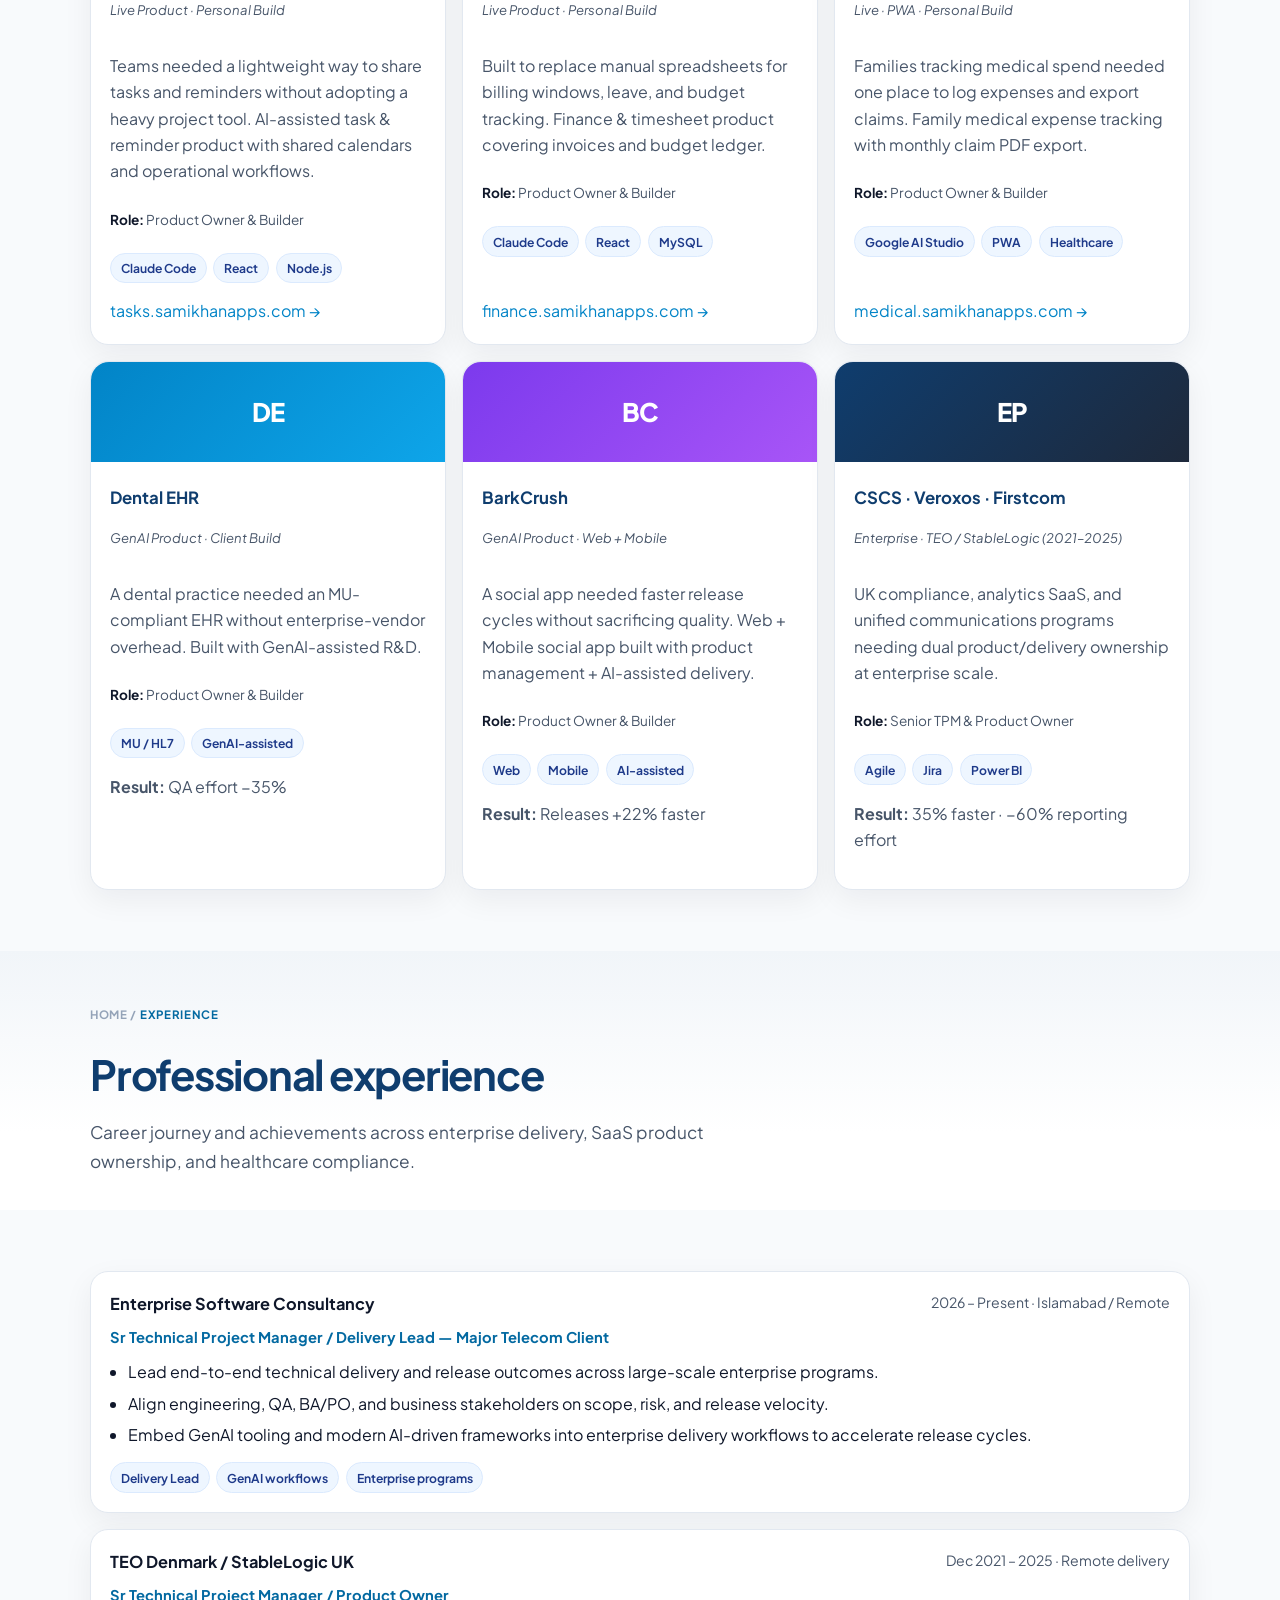
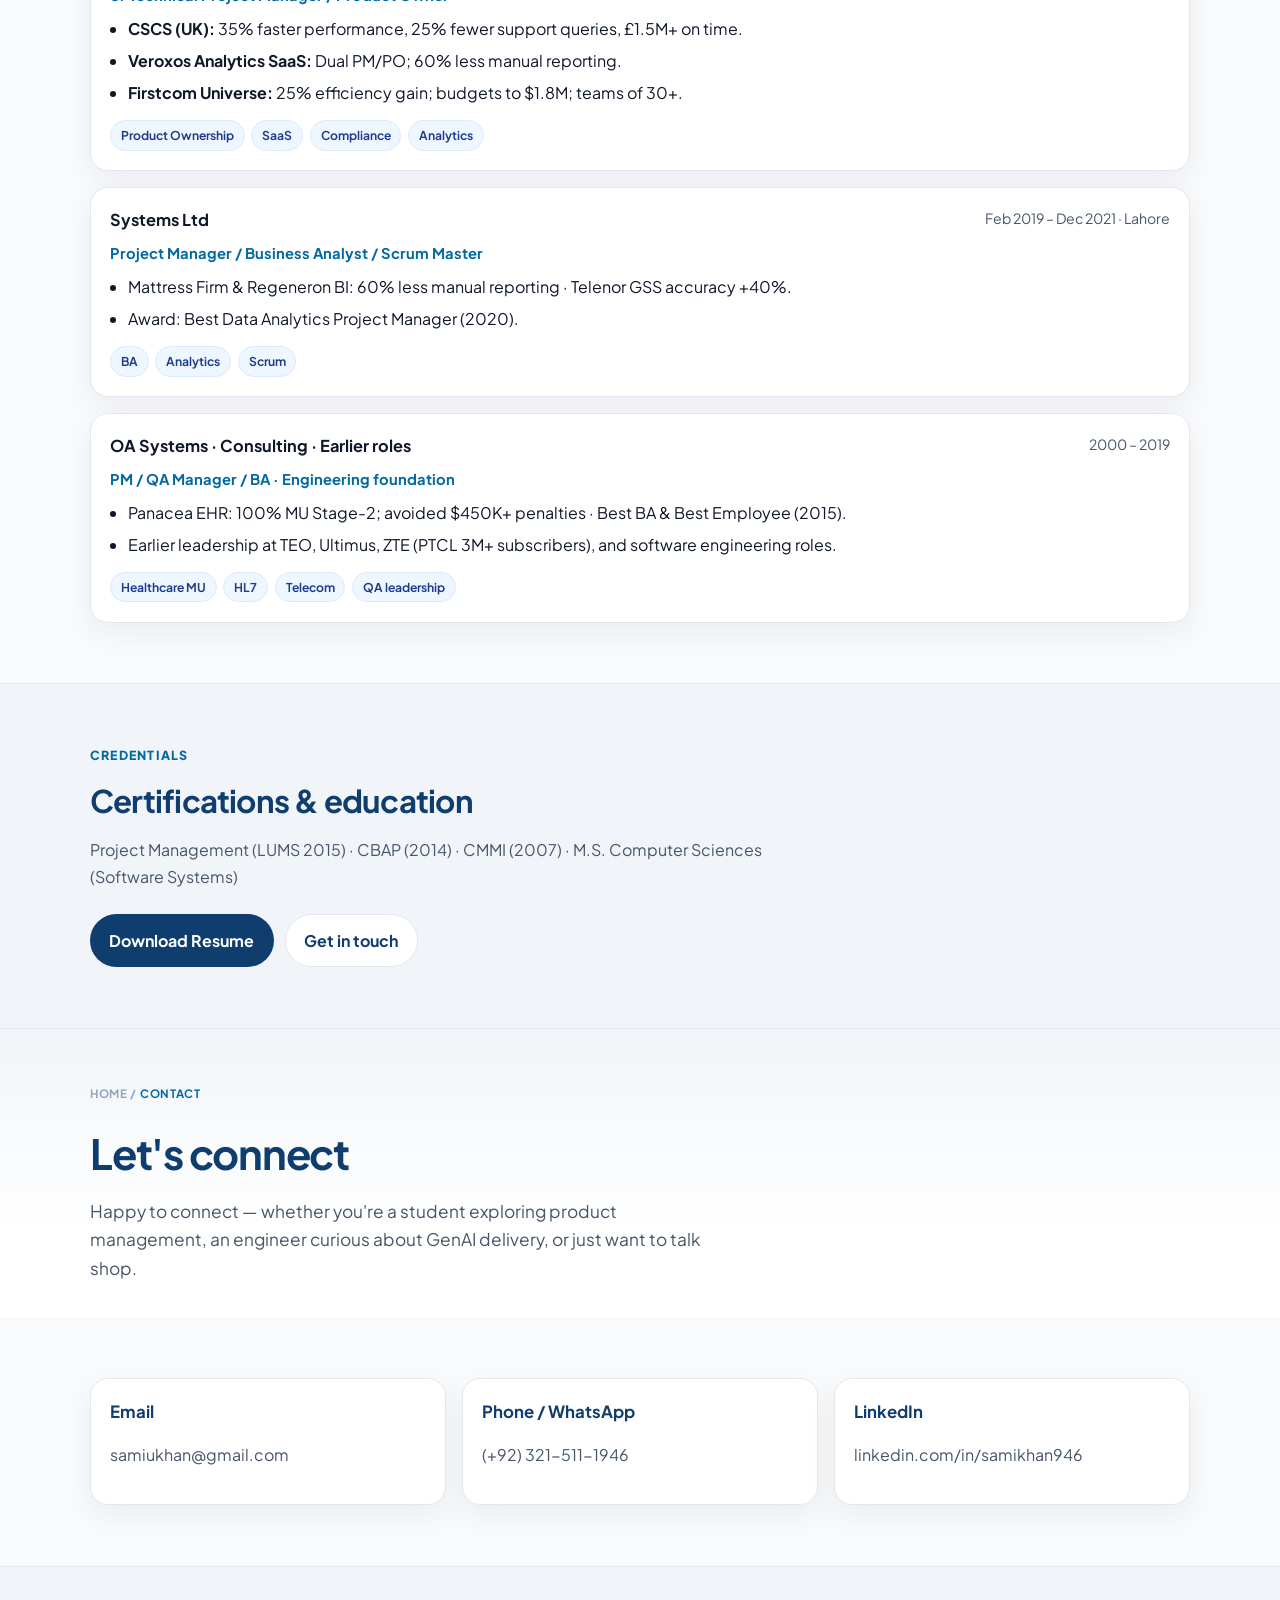
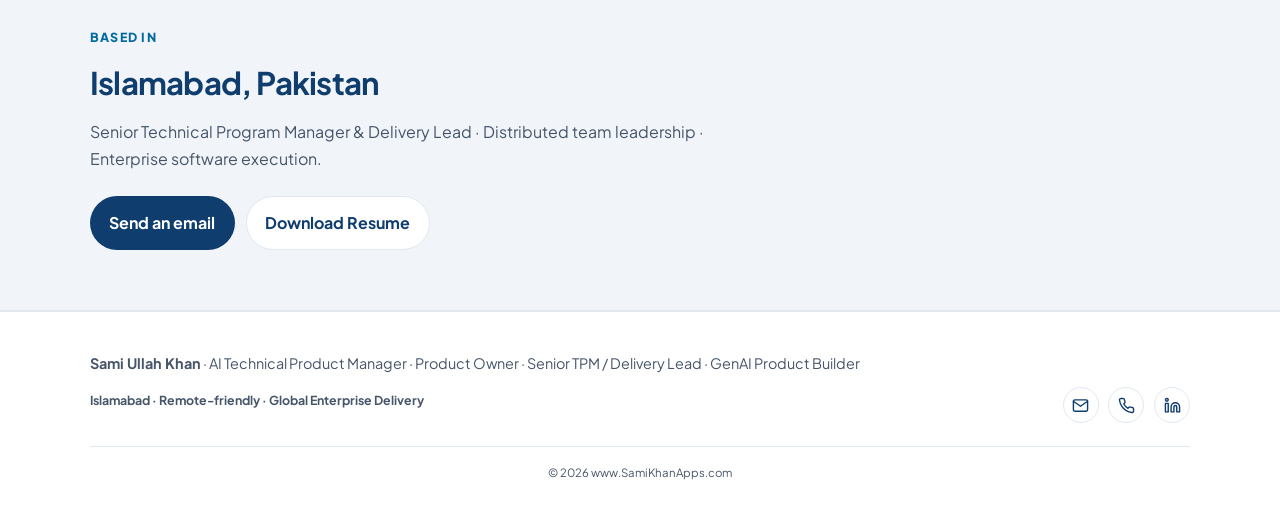
==== commit 823e8103: "Update Community section intro to builders/production-code framing Co-Authored-By: Claude Sonnet 3.7" ====
--- a/index.html
+++ b/index.html
@@ -246,7 +246,7 @@
 <section class="page-hero"><div class="wrap">
   <p class="breadcrumb"><a href="#home">Home</a> / <span>Community</span></p>
   <h2>How I contribute</h2>
-  <p class="lead">I believe in sharing what I've learned building real products—helping emerging engineers and product folks navigate the shift toward GenAI tooling through open conversations and mentorship. For me, it's about giving back to the community, not consulting.</p>
+  <p class="lead">I believe in building real products and sharing the technical lessons learned along the way. Navigating the shift toward GenAI tooling is an ongoing journey, and I enjoy exchanging ideas with fellow builders who love shipping production code.</p>
 </div></section>
 
 <section><div class="wrap grid-3">
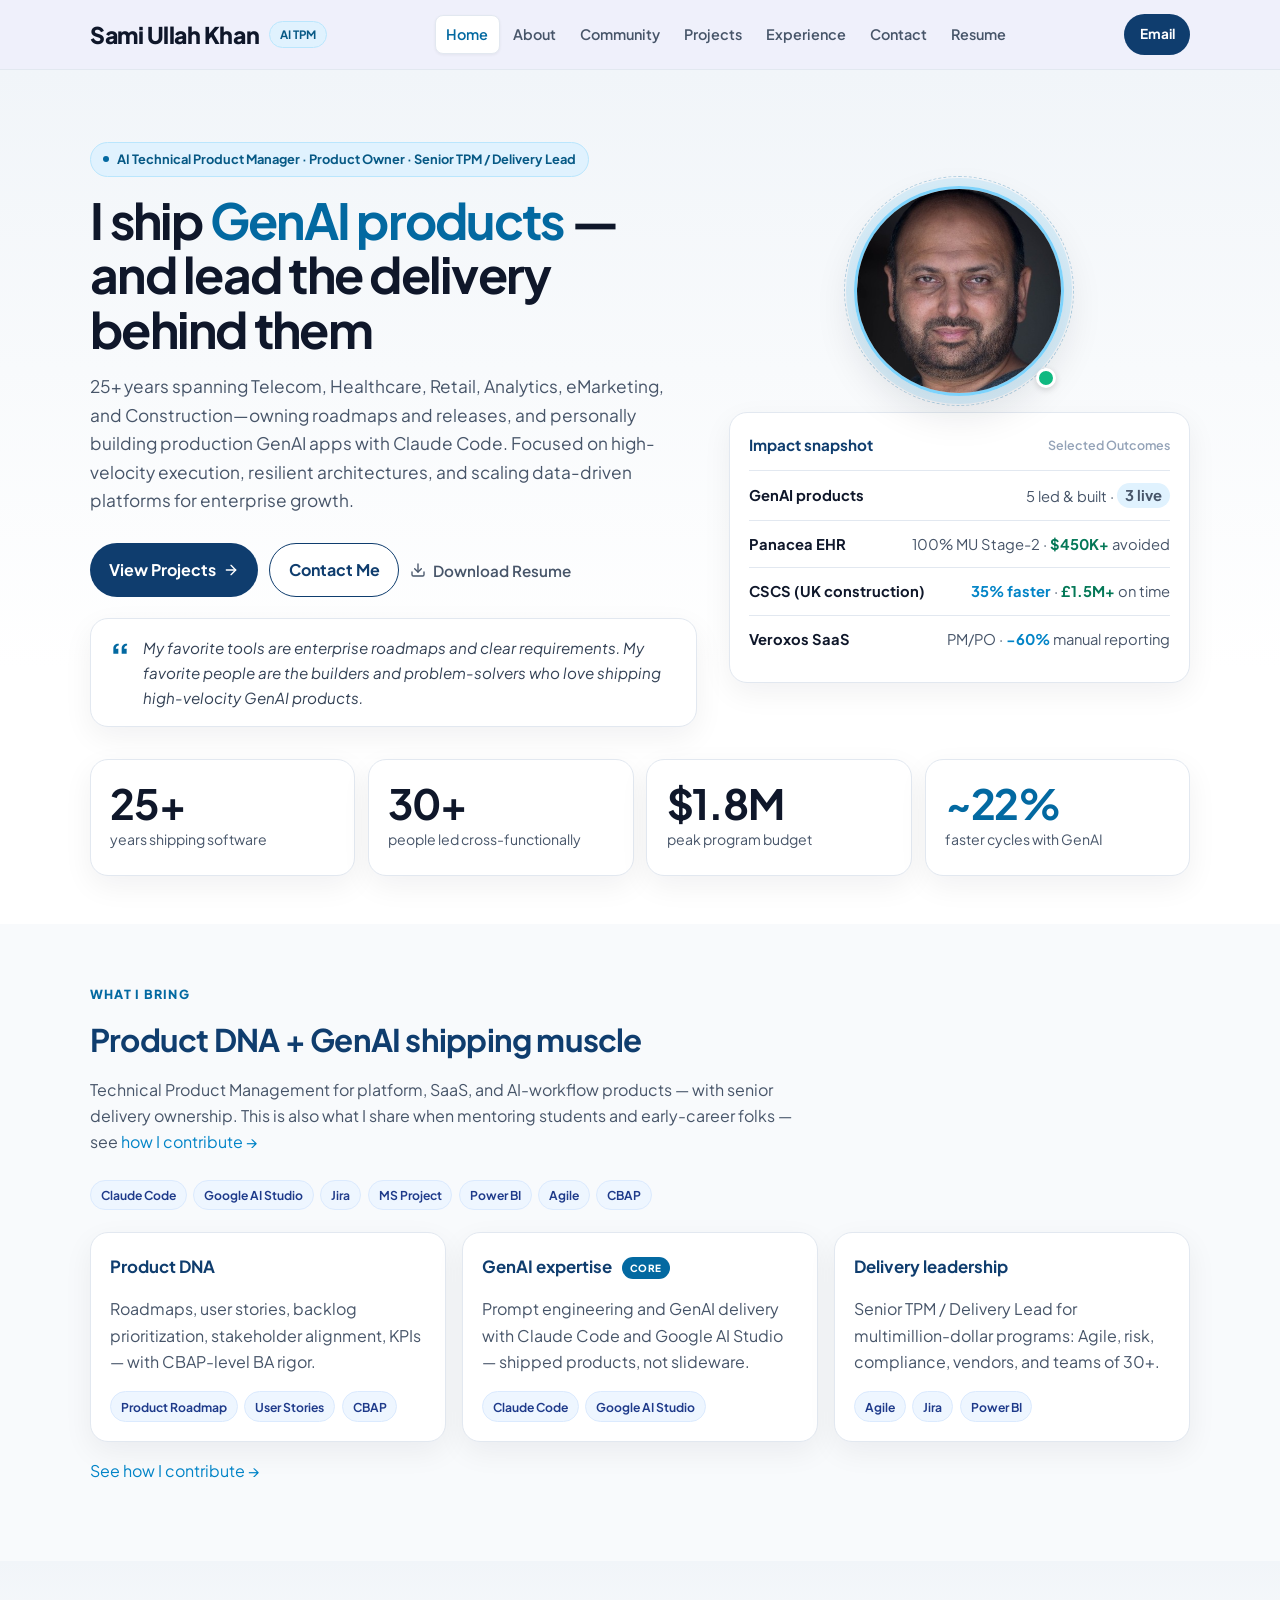
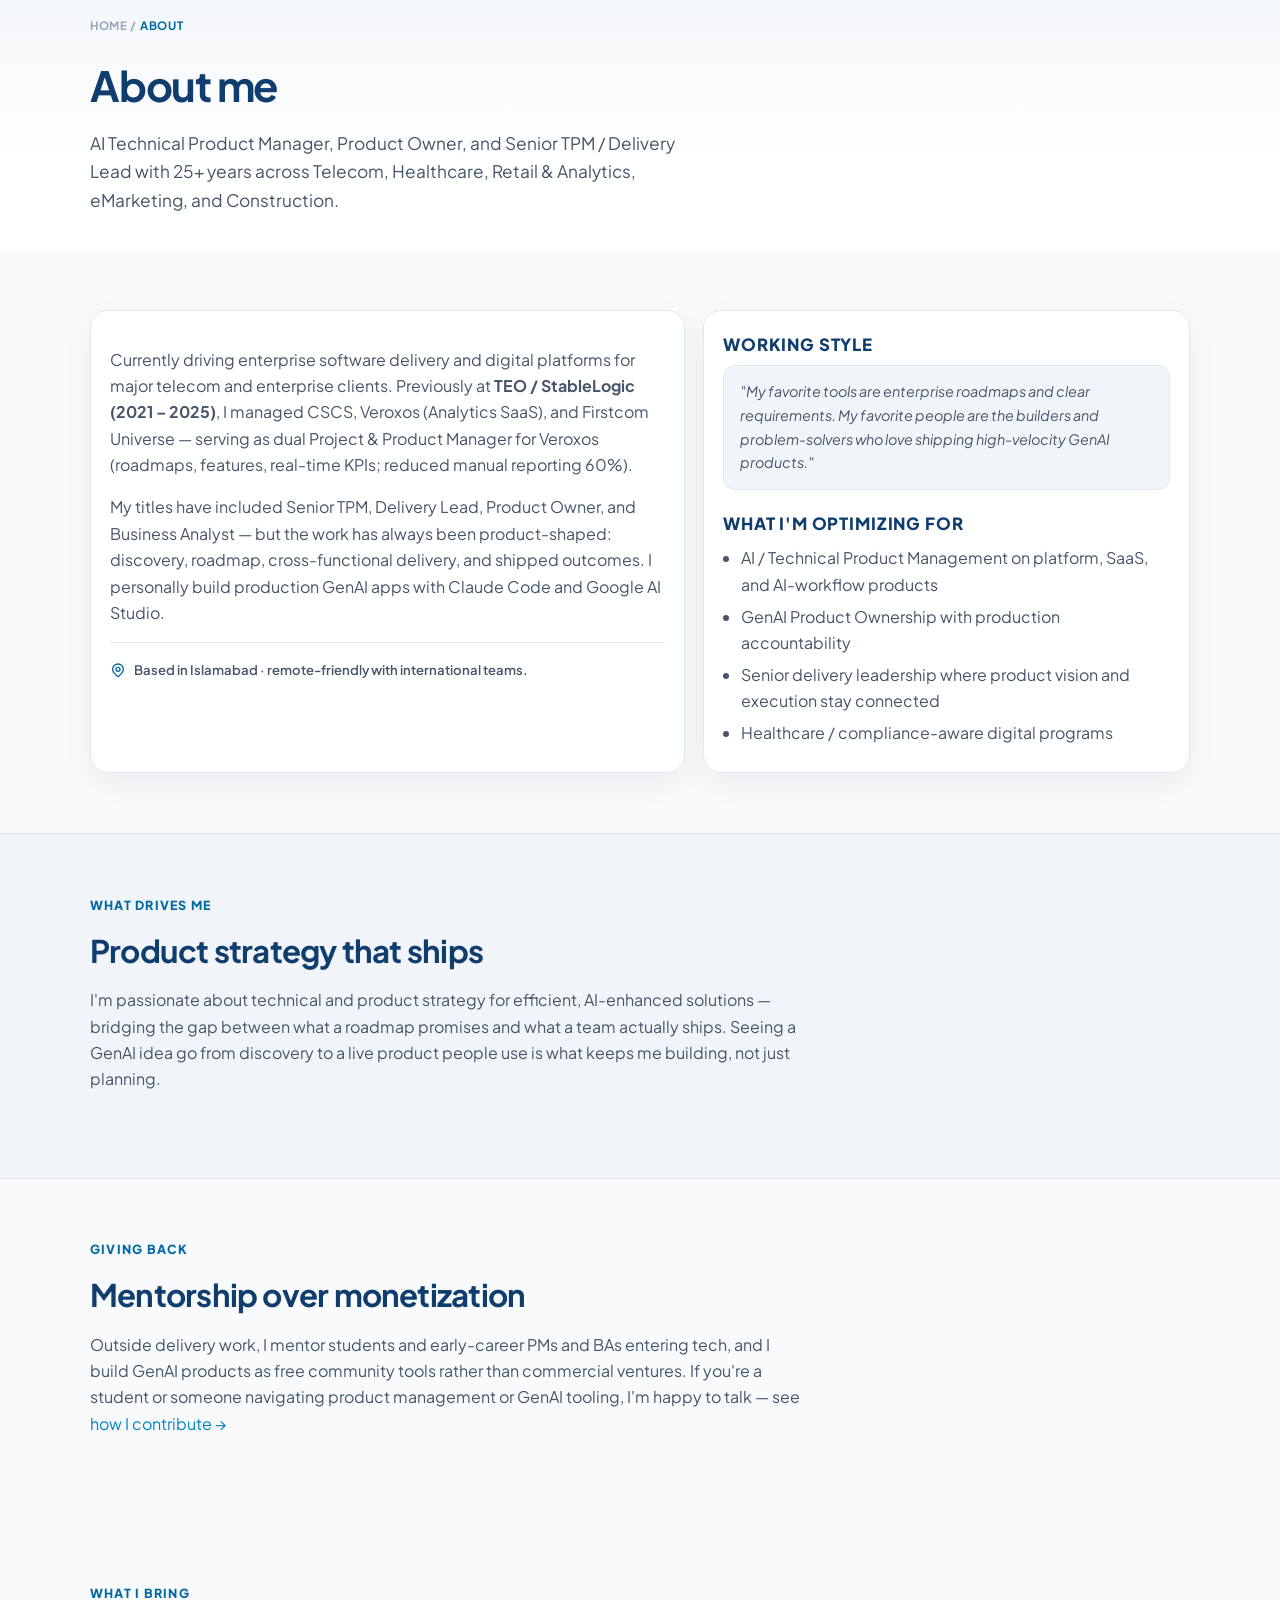
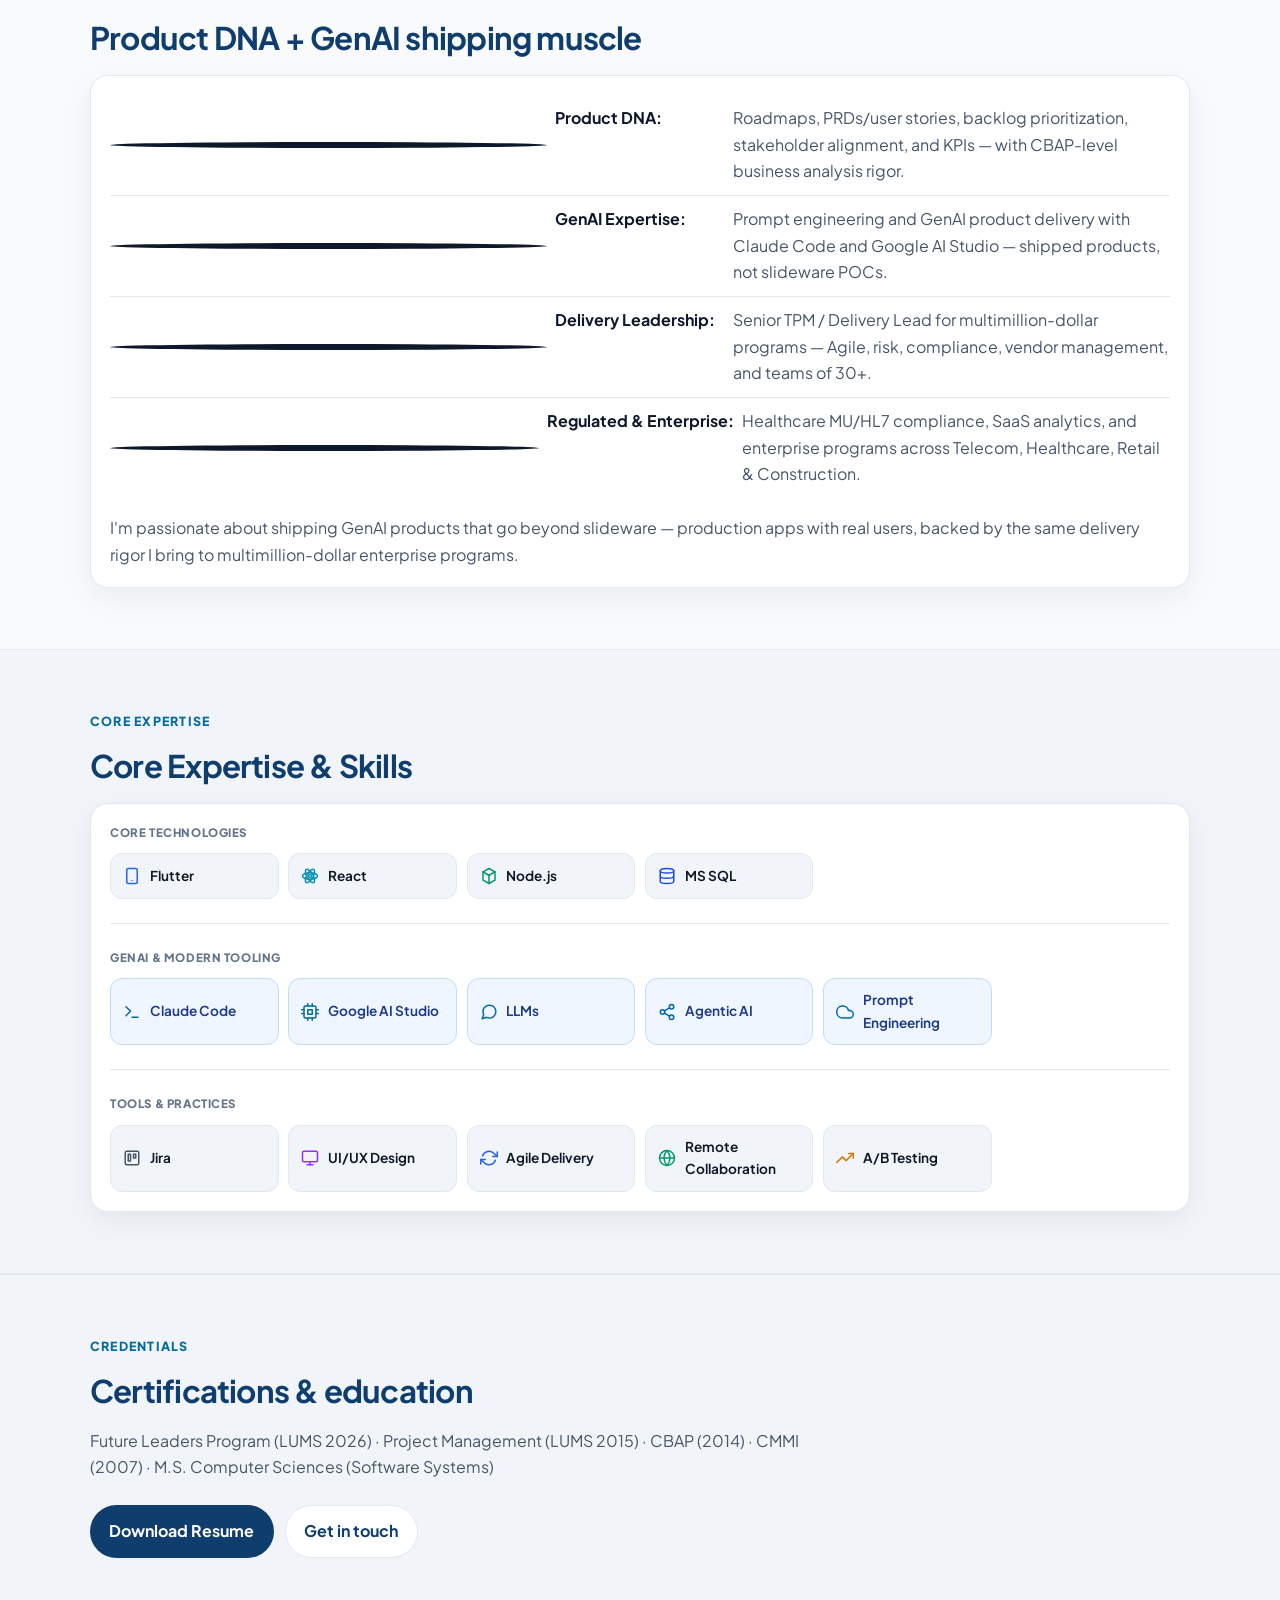
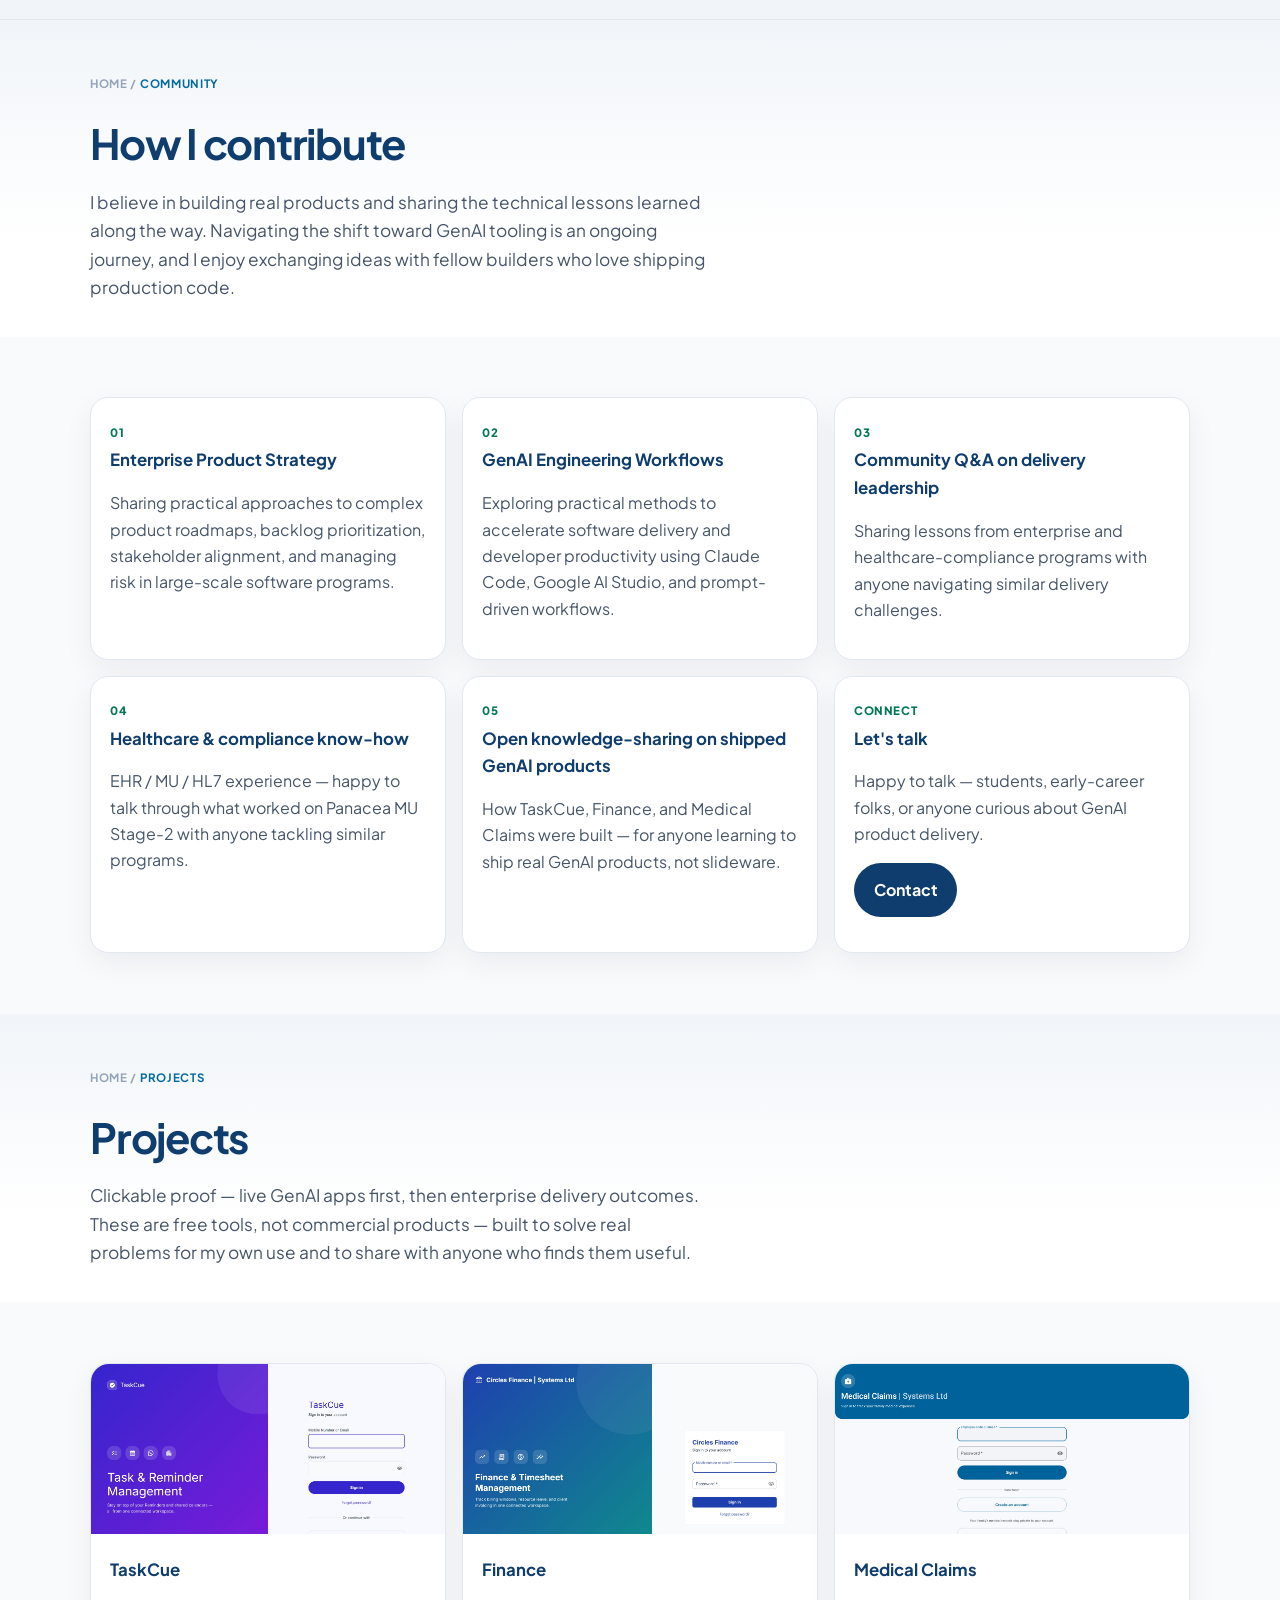
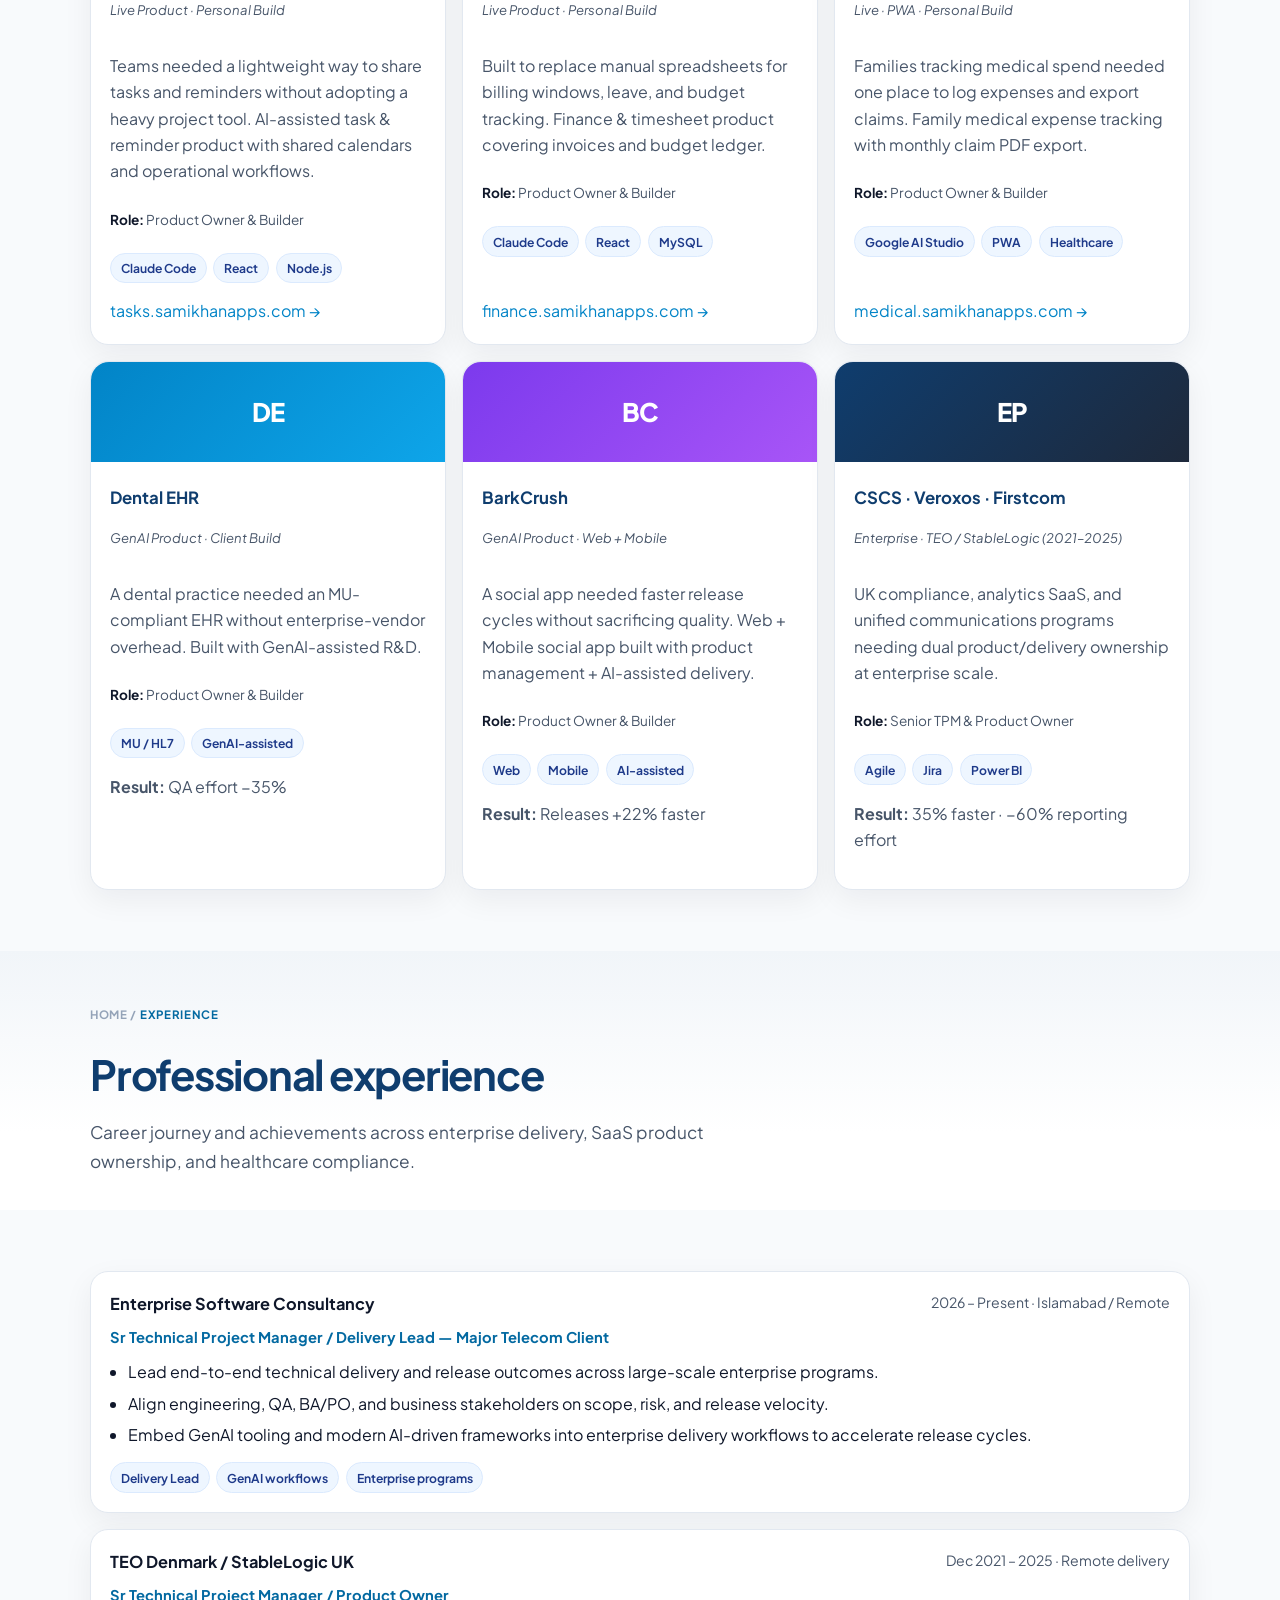
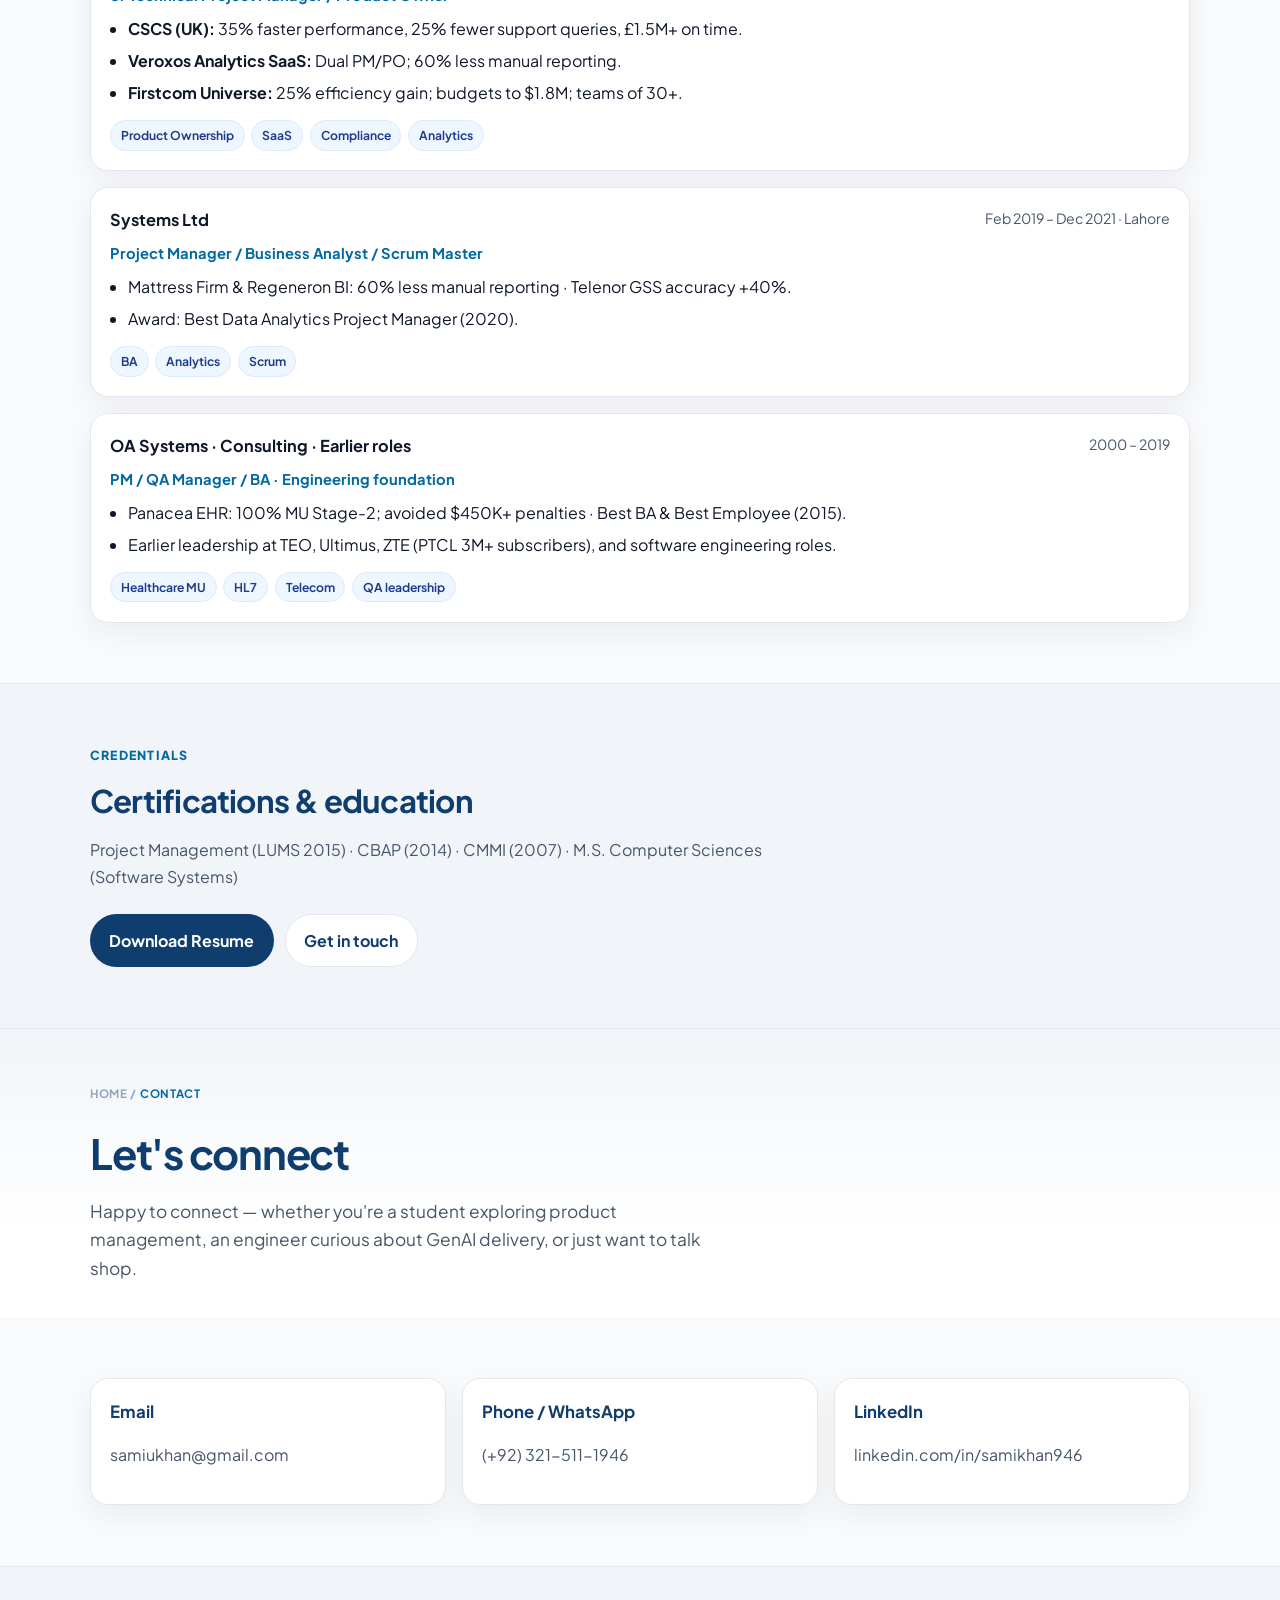
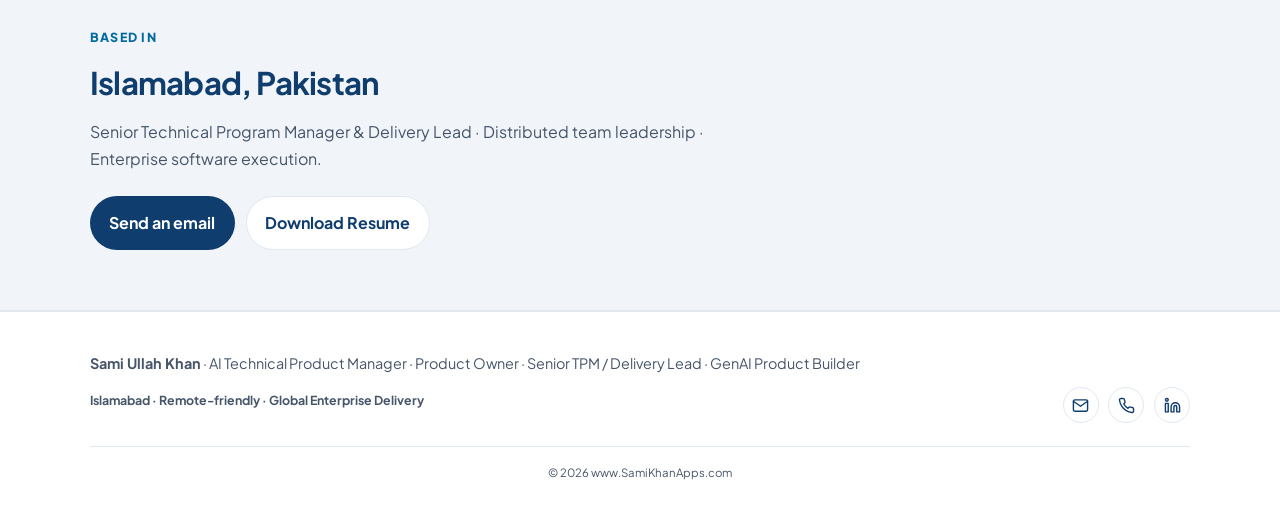
==== commit fa52eb13: "Update Community cards 01/02 to enterprise-focused framing Co-Authored-By: Claude Sonnet 3.7 <norepl" ====
--- a/index.html
+++ b/index.html
@@ -250,10 +250,10 @@
 </div></section>
 
 <section><div class="wrap grid-3">
-  <article class="card"><div class="tag">01</div><h3>Mentoring aspiring PMs &amp; BAs</h3>
-    <p>Free 1:1 conversations for students and early-career folks on roadmaps, backlog thinking, stakeholder alignment, and breaking into product roles.</p></article>
-  <article class="card"><div class="tag">02</div><h3>GenAI tooling guidance</h3>
-    <p>Helping engineers and PMs get productive with Claude Code, Google AI Studio, and prompt-driven delivery workflows.</p></article>
+  <article class="card"><div class="tag">01</div><h3>Enterprise Product Strategy</h3>
+    <p>Sharing practical approaches to complex product roadmaps, backlog prioritization, stakeholder alignment, and managing risk in large-scale software programs.</p></article>
+  <article class="card"><div class="tag">02</div><h3>GenAI Engineering Workflows</h3>
+    <p>Exploring practical methods to accelerate software delivery and developer productivity using Claude Code, Google AI Studio, and prompt-driven workflows.</p></article>
   <article class="card"><div class="tag">03</div><h3>Community Q&amp;A on delivery leadership</h3>
     <p>Sharing lessons from enterprise and healthcare-compliance programs with anyone navigating similar delivery challenges.</p></article>
   <article class="card"><div class="tag">04</div><h3>Healthcare &amp; compliance know-how</h3>
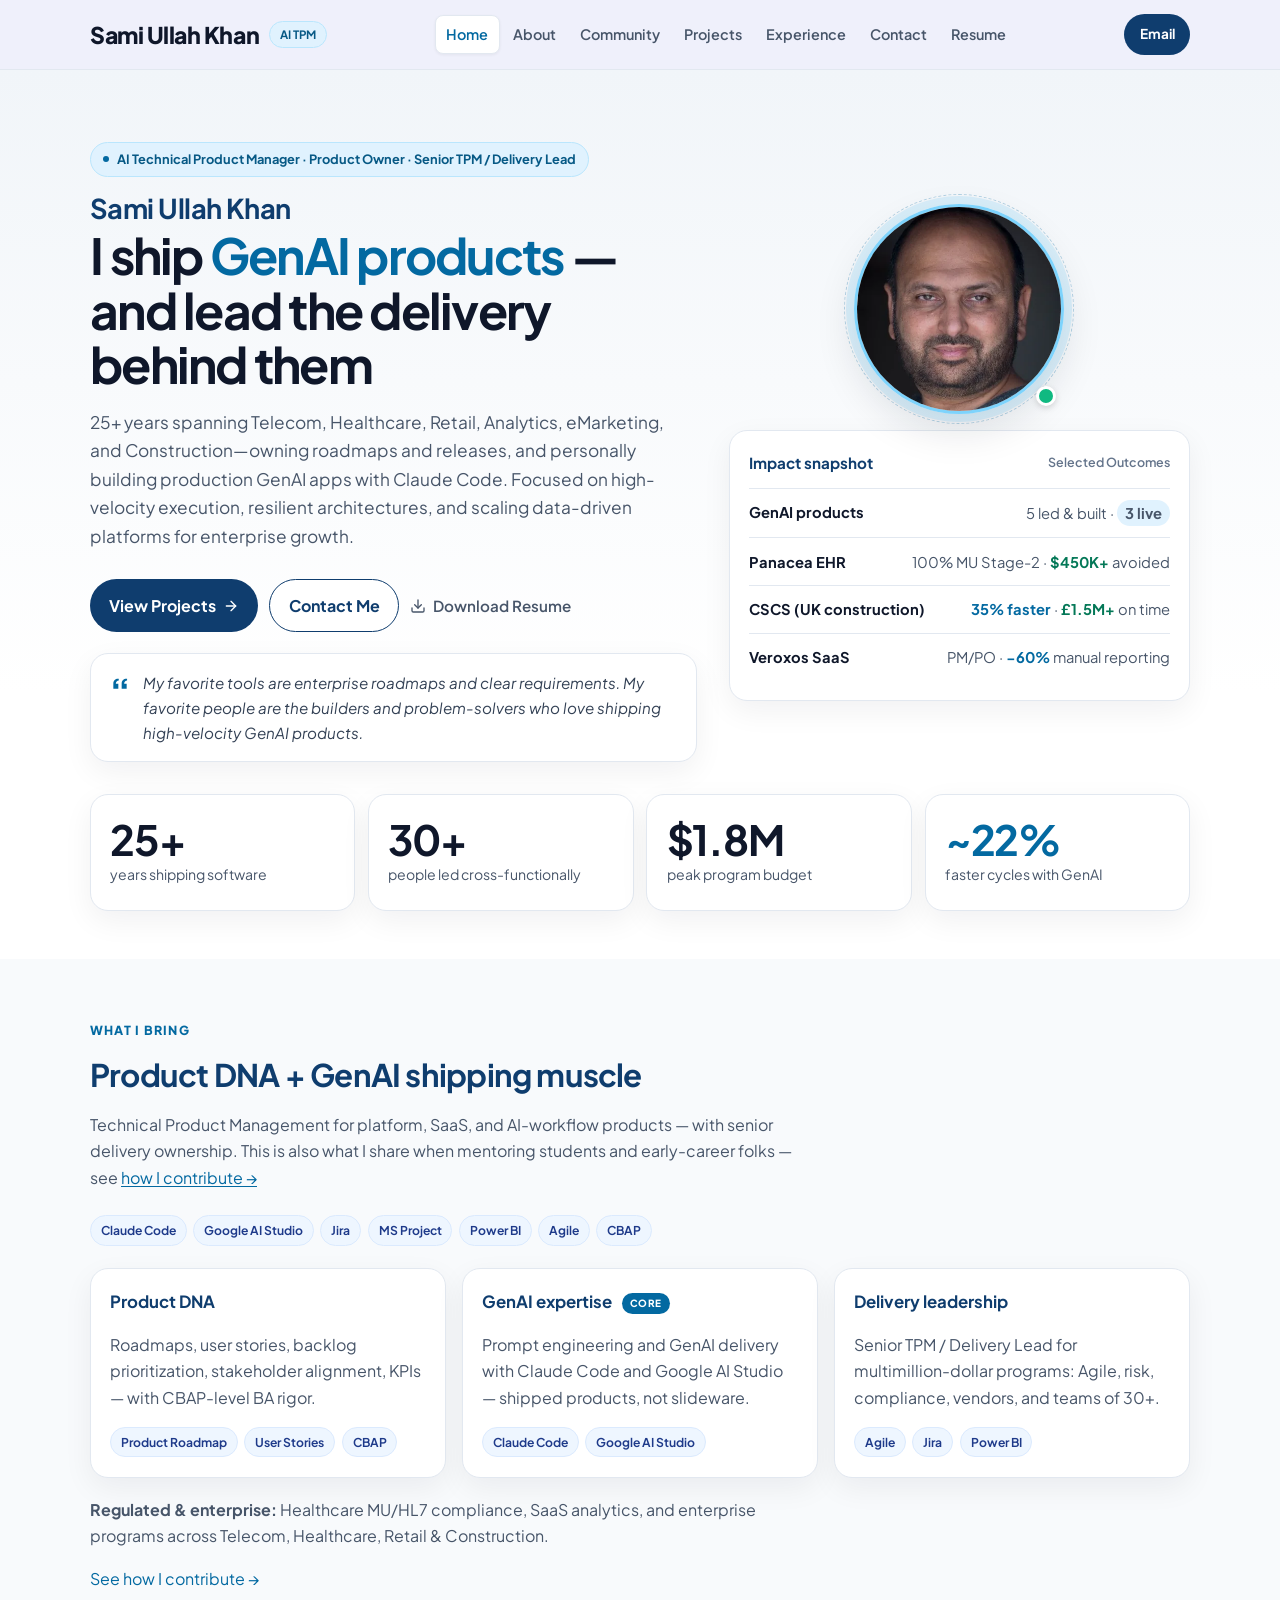
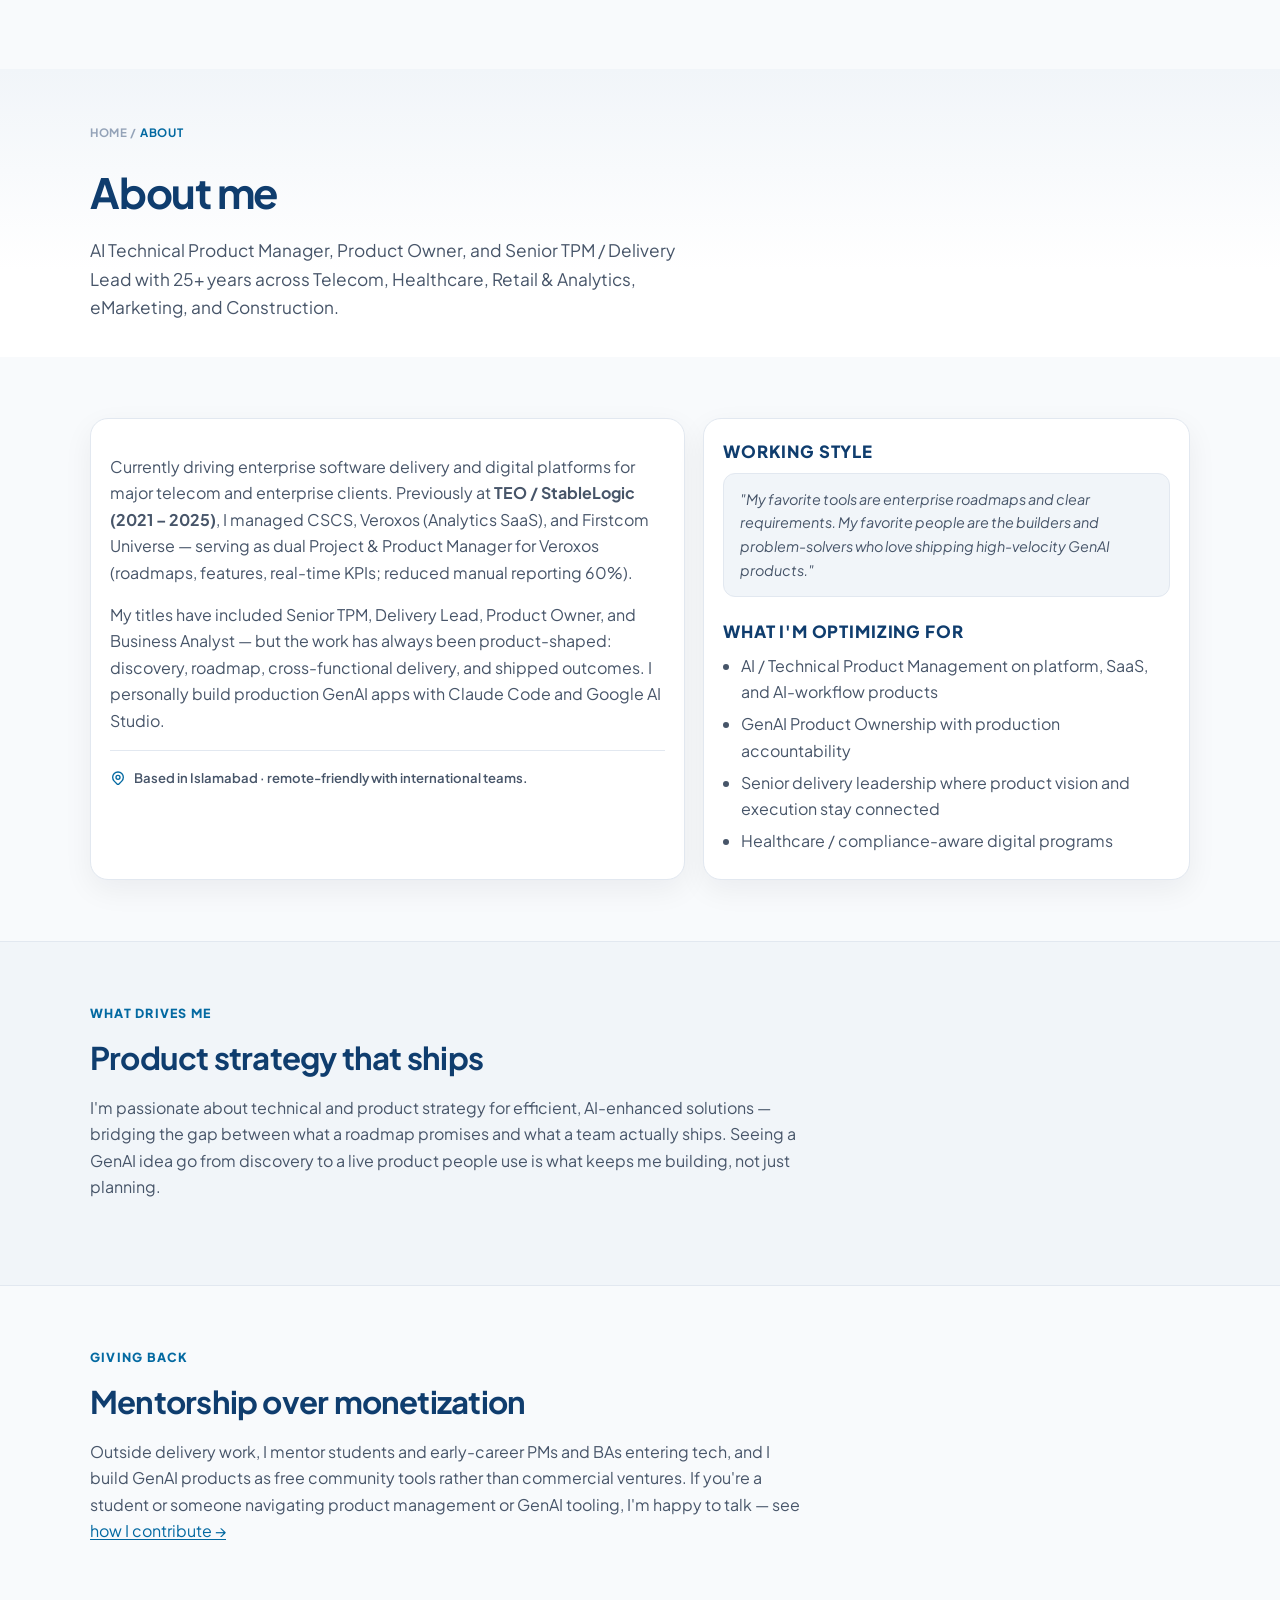
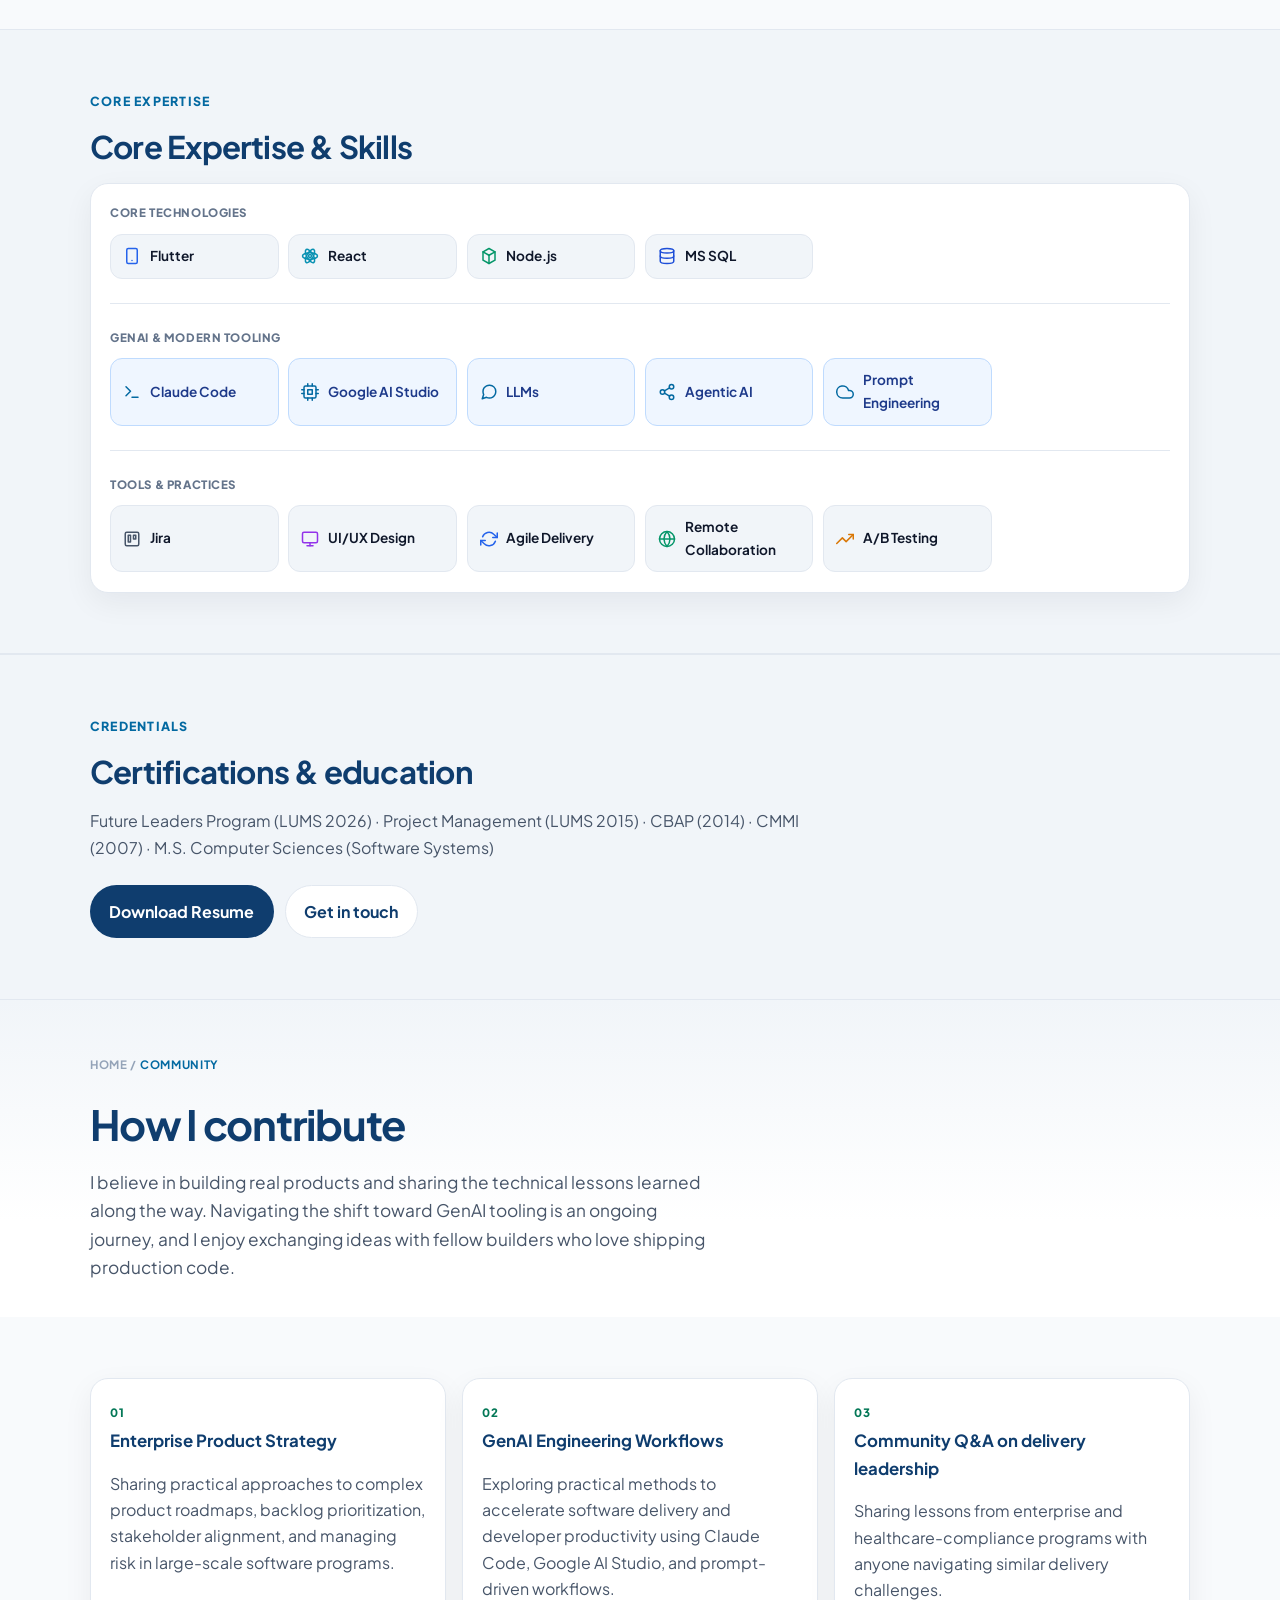
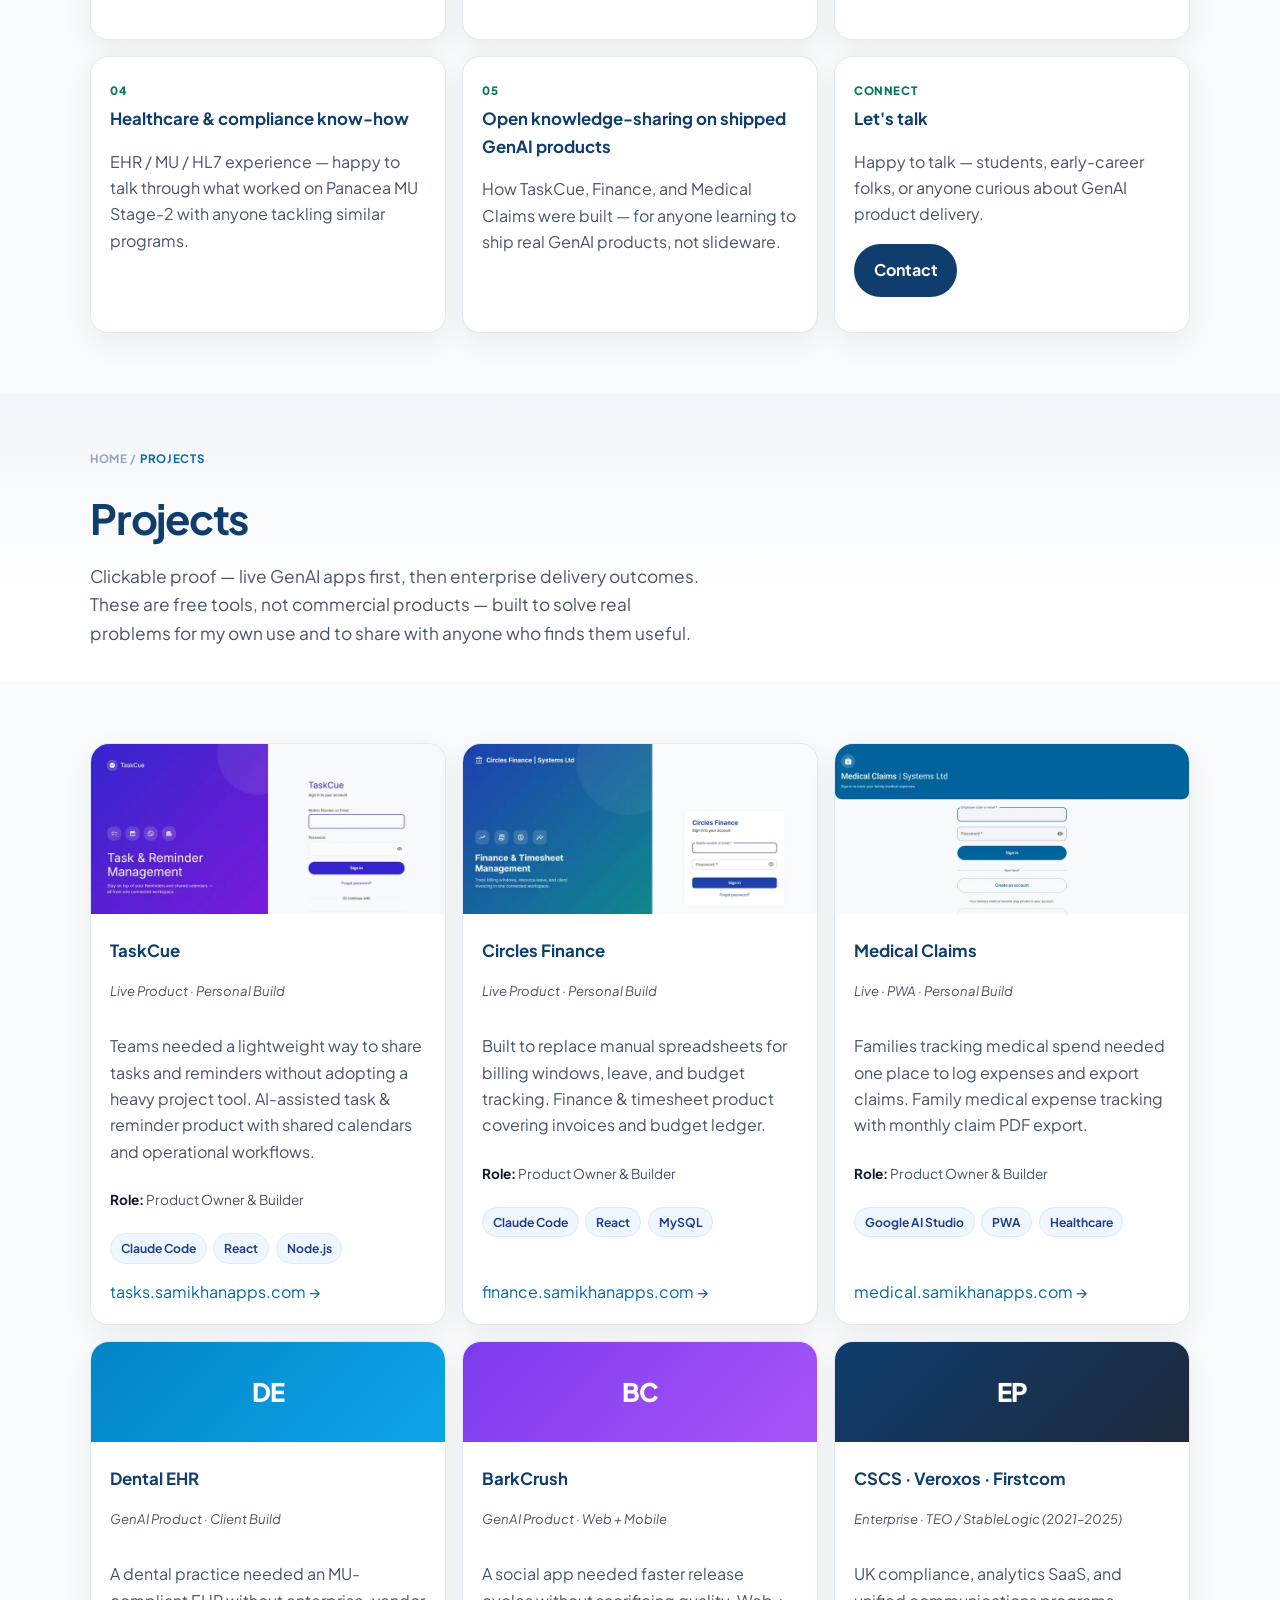
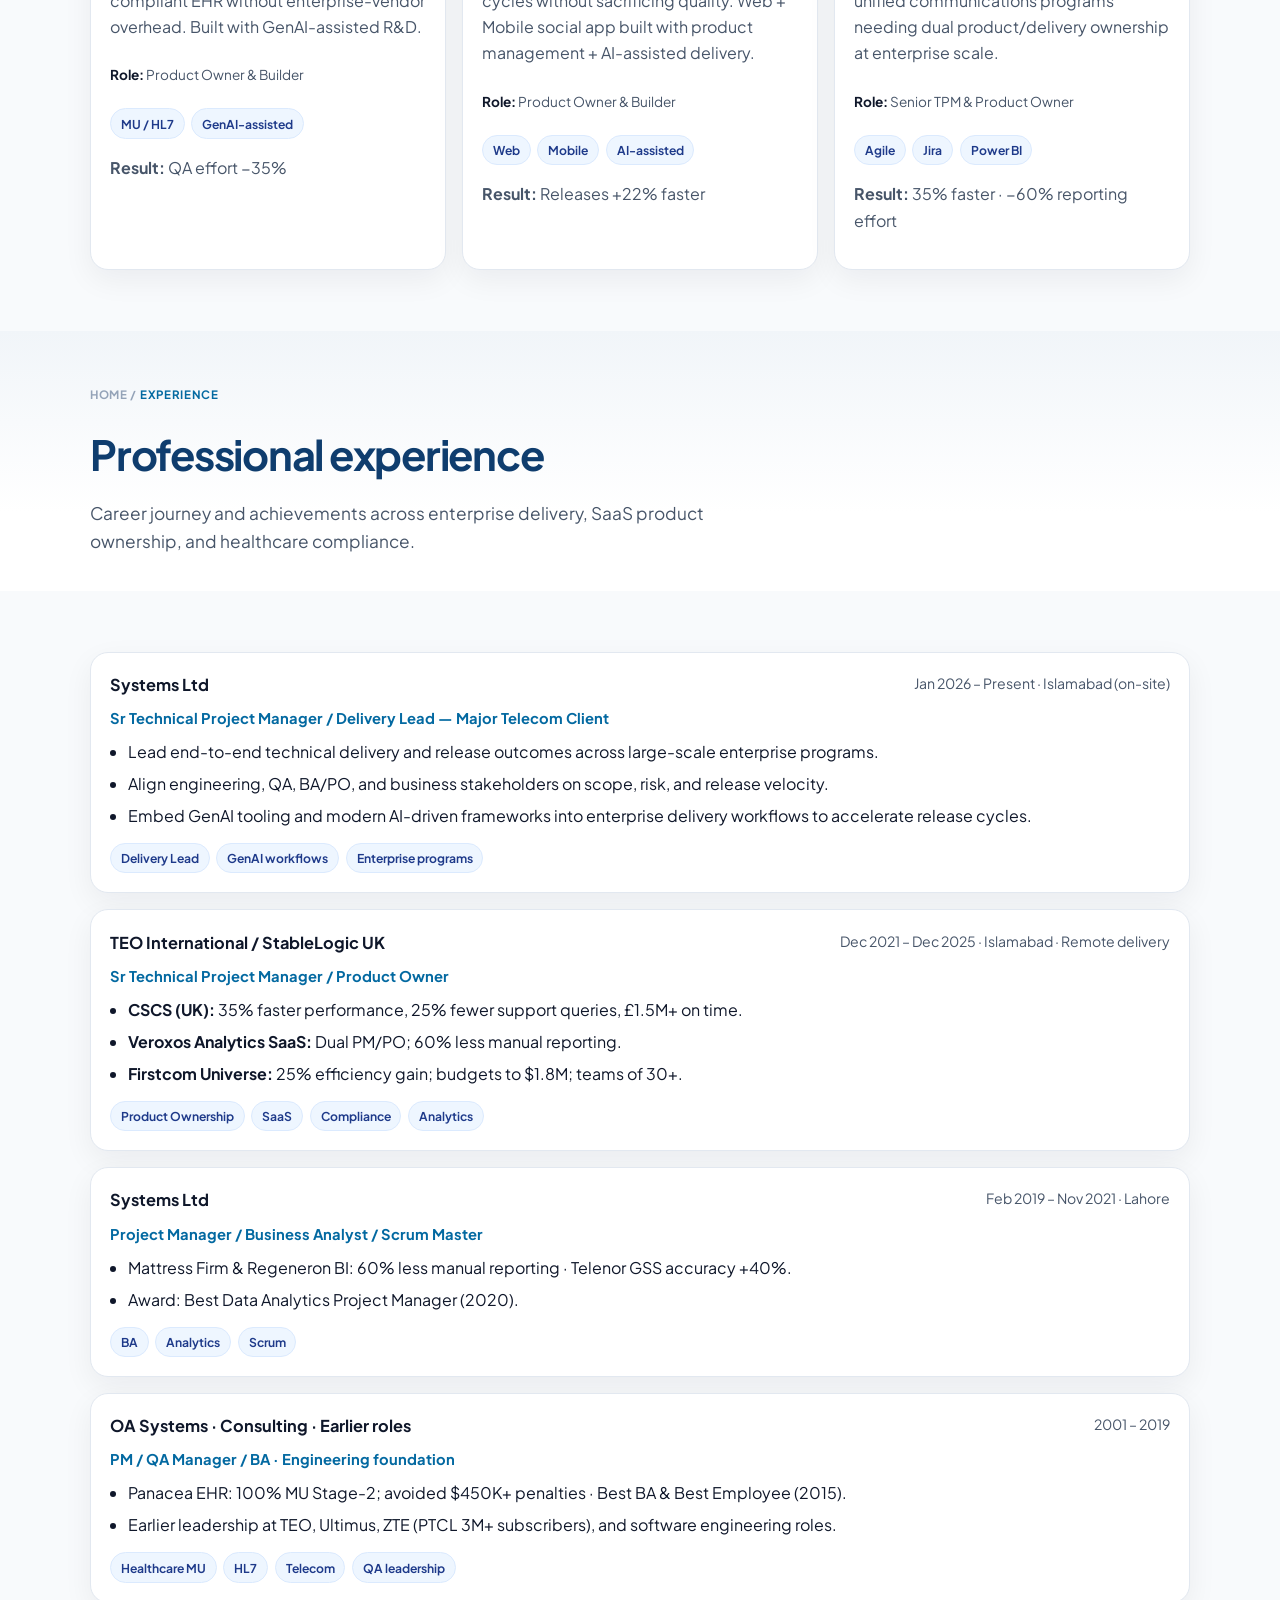
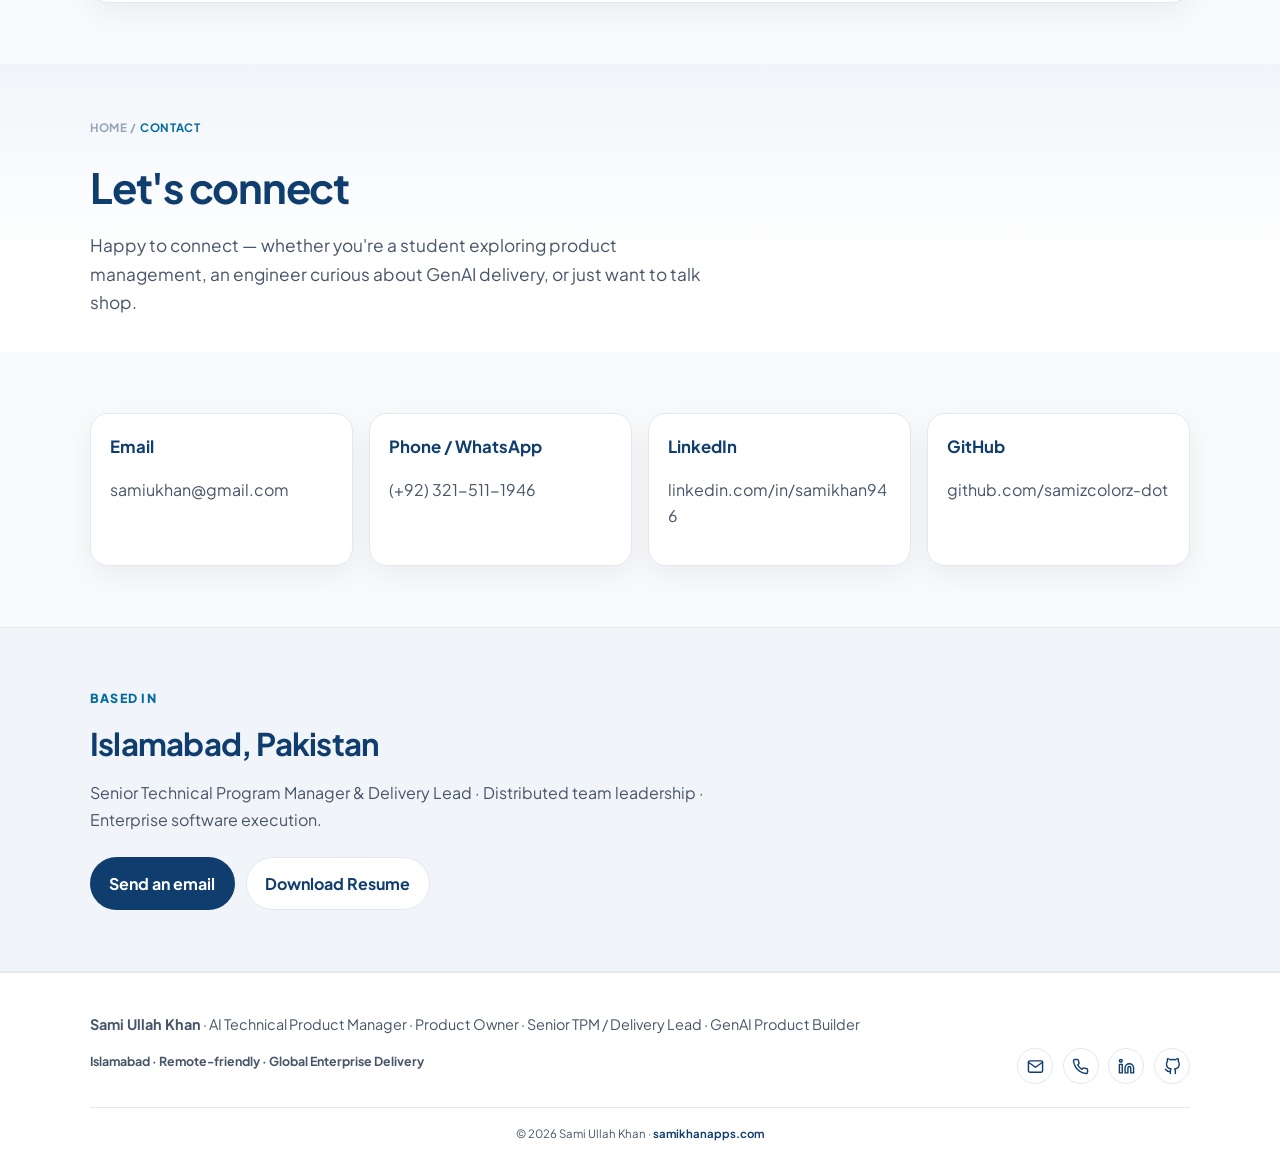
==== commit d90ba9f2: "Apply SEO, performance and accessibility overhaul From the reviewed draft in "Web site to Update":  " ====
--- a/index.html
+++ b/index.html
@@ -15,7 +15,7 @@
 </script>
 
 <title>Sami Ullah Khan | AI Technical Product Manager &amp; Delivery Lead</title>
-<meta name="description" content="AI Technical Product Manager &amp; Senior TPM / Delivery Lead with 25+ years shipping GenAI products, healthcare-compliance software, and enterprise SaaS platforms. Ships TaskCue, Finance, Medical Claims."/>
+<meta name="description" content="Sami Ullah Khan: Islamabad-based AI Technical Product Manager &amp; Senior TPM with 25+ years shipping GenAI, healthcare and SaaS products. Projects &amp; résumé."/>
 <meta name="keywords" content="AI Technical Product Manager, GenAI Product Owner, Senior TPM, Delivery Lead, AI Product Manager, Product Owner, Claude Code, remote product manager, healthcare MU, SaaS product manager"/>
 <meta name="author" content="Sami Ullah Khan"/>
 <meta name="robots" content="index,follow,max-image-preview:large"/>
@@ -27,24 +27,199 @@
 <meta property="og:locale" content="en_US"/>
 <meta property="og:site_name" content="Sami Ullah Khan"/>
 <meta property="og:title" content="Sami Ullah Khan | AI Technical Product Manager &amp; Delivery Lead"/>
-<meta property="og:description" content="AI Technical Product Manager &amp; Senior TPM / Delivery Lead with 25+ years shipping GenAI products, healthcare-compliance software, and enterprise SaaS platforms. Ships TaskCue, Finance, Medical Claims."/>
+<meta property="og:description" content="Sami Ullah Khan: Islamabad-based AI Technical Product Manager &amp; Senior TPM with 25+ years shipping GenAI, healthcare and SaaS products. Projects &amp; résumé."/>
 <meta property="og:url" content="https://samikhanapps.com/"/>
 <meta property="og:image" content="https://samikhanapps.com/assets/sami-ullah-khan.png"/>
+<meta property="og:image:width" content="400"/>
+<meta property="og:image:height" content="400"/>
 <meta property="og:image:alt" content="Portrait of Sami Ullah Khan"/>
 
 <!-- Twitter -->
 <meta name="twitter:card" content="summary_large_image"/>
 <meta name="twitter:title" content="Sami Ullah Khan | AI Technical Product Manager &amp; Delivery Lead"/>
-<meta name="twitter:description" content="AI Technical Product Manager &amp; Senior TPM / Delivery Lead with 25+ years shipping GenAI products, healthcare-compliance software, and enterprise SaaS platforms. Ships TaskCue, Finance, Medical Claims."/>
+<meta name="twitter:description" content="Sami Ullah Khan: Islamabad-based AI Technical Product Manager &amp; Senior TPM with 25+ years shipping GenAI, healthcare and SaaS products. Projects &amp; résumé."/>
 <meta name="twitter:image" content="https://samikhanapps.com/assets/sami-ullah-khan.png"/>
 
-<link rel="icon" href="/assets/sami-ullah-khan.png"/>
-<link rel="apple-touch-icon" href="/assets/sami-ullah-khan.png"/>
-<link href="https://fonts.googleapis.com/css2?family=Plus+Jakarta+Sans:wght@400;500;600;700;800&family=Inter:wght@400;600;700;800&display=swap" rel="stylesheet"/>
-<link rel="stylesheet" href="/css/styles.css"/>
-
-<script type="application/ld+json">{"@context": "https://schema.org", "@type": "Person", "name": "Sami Ullah Khan", "url": "https://samikhanapps.com/", "image": "https://samikhanapps.com/assets/sami-ullah-khan.png", "email": "samiukhan@gmail.com", "telephone": "(+92) 321-511-1946", "jobTitle": "AI Technical Product Manager / Product Owner / Senior TPM Delivery Lead", "worksFor": {"@type": "Organization", "name": "Systems Ltd"}, "sameAs": ["https://www.linkedin.com/in/samikhan946/", "https://github.com/samizcolorz-dot", "https://tasks.samikhanapps.com", "https://finance.samikhanapps.com", "https://medical.samikhanapps.com"], "knowsAbout": ["AI Product Management", "GenAI", "Product Ownership", "Technical Project Management", "Healthcare MU", "SaaS", "Claude Code"], "alumniOf": {"@type": "CollegeOrUniversity", "name": "Lahore University of Management Sciences (LUMS)"}, "address": {"@type": "PostalAddress", "addressLocality": "Islamabad", "addressCountry": "PK"}}</script>
-<script type="application/ld+json">{"@context": "https://schema.org", "@type": "WebSite", "name": "Sami Ullah Khan", "url": "https://samikhanapps.com/", "description": "AI Technical Product Manager & Senior TPM / Delivery Lead at Systems Ltd. Ships GenAI products: TaskCue, Finance, Medical Claims.", "publisher": {"@type": "Person", "name": "Sami Ullah Khan"}}</script>
+<link rel="icon" href="/favicon.ico" sizes="any"/>
+<link rel="icon" type="image/png" sizes="48x48" href="/assets/favicon-48.png"/>
+<link rel="apple-touch-icon" href="/apple-touch-icon.png"/>
+<link rel="preconnect" href="https://fonts.googleapis.com"/>
+<link rel="preconnect" href="https://fonts.gstatic.com" crossorigin/>
+<link rel="stylesheet" href="https://fonts.googleapis.com/css2?family=Plus+Jakarta+Sans:wght@400..800&display=swap" media="print" onload="this.media='all'"/>
+<noscript><link rel="stylesheet" href="https://fonts.googleapis.com/css2?family=Plus+Jakarta+Sans:wght@400..800&display=swap"/></noscript>
+<link rel="stylesheet" href="/css/styles.css?v=2"/>
+
+<script type="application/ld+json">
+{
+  "@context": "https://schema.org",
+  "@graph": [
+    {
+      "@type": "ProfilePage",
+      "@id": "https://samikhanapps.com/#profilepage",
+      "url": "https://samikhanapps.com/",
+      "name": "Sami Ullah Khan | AI Technical Product Manager & Delivery Lead",
+      "inLanguage": "en",
+      "dateModified": "2026-09-27",
+      "mainEntity": {
+        "@id": "https://samikhanapps.com/#person"
+      },
+      "isPartOf": {
+        "@id": "https://samikhanapps.com/#website"
+      }
+    },
+    {
+      "@type": "WebSite",
+      "@id": "https://samikhanapps.com/#website",
+      "url": "https://samikhanapps.com/",
+      "name": "Sami Ullah Khan",
+      "alternateName": [
+        "SamiKhanApps",
+        "Sami Khan Apps"
+      ],
+      "inLanguage": "en",
+      "publisher": {
+        "@id": "https://samikhanapps.com/#person"
+      }
+    },
+    {
+      "@type": "Person",
+      "@id": "https://samikhanapps.com/#person",
+      "name": "Sami Ullah Khan",
+      "alternateName": [
+        "Sami Khan",
+        "Samiullah Khan"
+      ],
+      "url": "https://samikhanapps.com/",
+      "image": "https://samikhanapps.com/assets/sami-ullah-khan.png",
+      "email": "mailto:samiukhan@gmail.com",
+      "telephone": "+92-321-511-1946",
+      "jobTitle": "AI Technical Product Manager / Product Owner / Senior TPM Delivery Lead",
+      "description": "AI Technical Product Manager, Product Owner and Senior TPM / Delivery Lead with 25+ years across telecom, healthcare, retail analytics, eMarketing and construction; builds GenAI products with Claude Code and Google AI Studio.",
+      "worksFor": {
+        "@type": "EmployeeRole",
+        "roleName": "Senior Technical Project Manager | AI-Driven Development & Delivery Lead",
+        "startDate": "2026-01",
+        "worksFor": {
+          "@type": "Organization",
+          "@id": "https://samikhanapps.com/#org-systems-limited",
+          "name": "Systems Limited",
+          "url": "https://www.systemsltd.com/"
+        }
+      },
+      "alumniOf": [
+        {
+          "@type": "CollegeOrUniversity",
+          "name": "Lahore University of Management Sciences (LUMS)"
+        },
+        {
+          "@type": "OrganizationRole",
+          "roleName": "Senior TPM | AI-Driven Development & Delivery",
+          "startDate": "2021-12",
+          "endDate": "2025-12",
+          "alumniOf": {
+            "@type": "Organization",
+            "name": "TEO International",
+            "description": "Delivery for StableLogic (UK)"
+          }
+        },
+        {
+          "@type": "OrganizationRole",
+          "roleName": "Project Manager / Business Analyst / Scrum Master",
+          "startDate": "2019-02",
+          "endDate": "2021-11",
+          "alumniOf": {
+            "@type": "Organization",
+            "@id": "https://samikhanapps.com/#org-systems-limited",
+            "name": "Systems Limited"
+          }
+        }
+      ],
+      "hasCredential": [
+        {
+          "@type": "EducationalOccupationalCredential",
+          "name": "Certified Business Analysis Professional (CBAP)"
+        }
+      ],
+      "address": {
+        "@type": "PostalAddress",
+        "addressLocality": "Islamabad",
+        "addressCountry": "PK"
+      },
+      "workLocation": {
+        "@type": "Place",
+        "name": "Islamabad, Pakistan",
+        "address": {
+          "@type": "PostalAddress",
+          "addressLocality": "Islamabad",
+          "addressCountry": "PK"
+        }
+      },
+      "knowsAbout": [
+        "AI Product Management",
+        "Generative AI",
+        "Technical Program Management",
+        "Product Ownership",
+        "Agile Delivery",
+        "Healthcare Meaningful Use / HL7",
+        "SaaS Analytics",
+        "Claude Code",
+        "Prompt Engineering"
+      ],
+      "sameAs": [
+        "https://www.linkedin.com/in/samikhan946",
+        "https://github.com/samizcolorz-dot"
+      ],
+      "owns": [
+        {
+          "@id": "https://tasks.samikhanapps.com/#app"
+        },
+        {
+          "@id": "https://finance.samikhanapps.com/#app"
+        },
+        {
+          "@id": "https://medical.samikhanapps.com/#app"
+        }
+      ]
+    },
+    {
+      "@type": "WebApplication",
+      "@id": "https://tasks.samikhanapps.com/#app",
+      "name": "TaskCue",
+      "url": "https://tasks.samikhanapps.com/",
+      "description": "AI-assisted task and reminder app with shared calendars and operational workflows.",
+      "applicationCategory": "BusinessApplication",
+      "operatingSystem": "Web browser",
+      "creator": {
+        "@id": "https://samikhanapps.com/#person"
+      }
+    },
+    {
+      "@type": "WebApplication",
+      "@id": "https://finance.samikhanapps.com/#app",
+      "name": "Circles Finance",
+      "url": "https://finance.samikhanapps.com/",
+      "description": "Finance and timesheet app covering invoices, billing windows, leave and a budget ledger.",
+      "applicationCategory": "FinanceApplication",
+      "operatingSystem": "Web browser",
+      "creator": {
+        "@id": "https://samikhanapps.com/#person"
+      }
+    },
+    {
+      "@type": "WebApplication",
+      "@id": "https://medical.samikhanapps.com/#app",
+      "name": "Medical Claims",
+      "url": "https://medical.samikhanapps.com/",
+      "description": "Progressive web app for tracking family medical expenses and exporting monthly claim PDFs.",
+      "applicationCategory": "HealthApplication",
+      "operatingSystem": "Web browser",
+      "creator": {
+        "@id": "https://samikhanapps.com/#person"
+      }
+    }
+  ]
+}
+</script>
 </head>
 <body>
 <header class="nav"><div class="wrap nav-inner">
@@ -69,7 +244,7 @@
 <section class="hero"><div class="wrap hero-grid">
   <div>
     <div class="kicker">AI Technical Product Manager · Product Owner · Senior TPM / Delivery Lead</div>
-    <h1>I ship <em>GenAI products</em> — and lead the delivery behind them</h1>
+    <h1><span class="h1-name">Sami Ullah Khan<span class="sr-only"> — </span></span>I ship <em>GenAI products</em> — and lead the delivery behind them</h1>
     <p class="lead">25+ years spanning Telecom, Healthcare, Retail, Analytics, eMarketing, and Construction—owning roadmaps and releases, and personally building production GenAI apps with Claude Code. Focused on high-velocity execution, resilient architectures, and scaling data-driven platforms for enterprise growth.</p>
     <div class="actions">
       <a class="btn btn-primary" href="#projects">View Projects <svg viewBox="0 0 24 24" fill="none" stroke="currentColor" stroke-width="2" stroke-linecap="round" stroke-linejoin="round" width="16" height="16"><line x1="5" y1="12" x2="19" y2="12"/><polyline points="12 5 19 12 12 19"/></svg></a>
@@ -84,14 +259,14 @@
   <div class="hero-side">
     <div class="hero-photo">
       <div class="avatar-wrap">
-        <img class="avatar" src="/assets/sami-ullah-khan.png" alt="Sami Ullah Khan, AI Technical Product Manager" width="210" height="210" loading="eager"/>
+        <picture><source srcset="/assets/sami-ullah-khan.webp" type="image/webp"/><img class="avatar" src="/assets/sami-ullah-khan.png" alt="Sami Ullah Khan, AI Technical Product Manager in Islamabad" width="210" height="210" loading="eager" fetchpriority="high"/></picture>
         <div class="avatar-ring" aria-hidden="true"></div>
         <span class="avatar-dot" aria-hidden="true"></span>
       </div>
     </div>
     <aside class="hero-card" aria-label="Impact snapshot">
       <div class="hero-card-head">
-        <h3>Impact snapshot</h3>
+        <p class="hero-card-title">Impact snapshot</p>
         <span class="outcomes-label">Selected Outcomes</span>
       </div>
       <div class="metric"><strong>GenAI products</strong><span>5 led &amp; built · <span class="live-chip">3 live</span></span></div>
@@ -132,6 +307,7 @@
       <div class="chips"><span class="chip">Agile</span><span class="chip">Jira</span><span class="chip">Power BI</span></div>
     </article>
   </div>
+  <p class="section-lead" style="margin:1.2rem 0 0"><strong>Regulated &amp; enterprise:</strong> Healthcare MU/HL7 compliance, SaaS analytics, and enterprise programs across Telecom, Healthcare, Retail &amp; Construction.</p>
   <p style="margin-top:1rem"><a href="#community">See how I contribute →</a></p>
 </div></section>
 </div>
@@ -177,27 +353,13 @@
   <p class="section-lead">Outside delivery work, I mentor students and early-career PMs and BAs entering tech, and I build GenAI products as free community tools rather than commercial ventures. If you're a student or someone navigating product management or GenAI tooling, I'm happy to talk — see <a href="#community">how I contribute →</a></p>
 </div></section>
 
-<section><div class="wrap">
-  <p class="section-kicker">What I bring</p>
-  <h2>Product DNA + GenAI shipping muscle</h2>
-  <div class="card">
-    <ul class="bring-list">
-      <li><span class="bring-dot" aria-hidden="true"></span><strong>Product DNA:</strong><span>Roadmaps, PRDs/user stories, backlog prioritization, stakeholder alignment, and KPIs — with CBAP-level business analysis rigor.</span></li>
-      <li><span class="bring-dot" aria-hidden="true"></span><strong>GenAI Expertise:</strong><span>Prompt engineering and GenAI product delivery with Claude Code and Google AI Studio — shipped products, not slideware POCs.</span></li>
-      <li><span class="bring-dot" aria-hidden="true"></span><strong>Delivery Leadership:</strong><span>Senior TPM / Delivery Lead for multimillion-dollar programs — Agile, risk, compliance, vendor management, and teams of 30+.</span></li>
-      <li><span class="bring-dot" aria-hidden="true"></span><strong>Regulated &amp; Enterprise:</strong><span>Healthcare MU/HL7 compliance, SaaS analytics, and enterprise programs across Telecom, Healthcare, Retail &amp; Construction.</span></li>
-    </ul>
-    <p style="margin:0;color:var(--muted)">I'm passionate about shipping GenAI products that go beyond slideware — production apps with real users, backed by the same delivery rigor I bring to multimillion-dollar enterprise programs.</p>
-  </div>
-</div></section>
-
 <section class="alt"><div class="wrap">
   <p class="section-kicker">Core expertise</p>
   <h2>Core Expertise &amp; Skills</h2>
   <div class="card">
 
     <div class="expertise-group">
-      <h4>Core Technologies</h4>
+      <h3>Core Technologies</h3>
       <div class="tile-grid">
         <div class="tile"><svg viewBox="0 0 24 24" fill="none" stroke="currentColor" stroke-width="2" stroke-linecap="round" stroke-linejoin="round" style="color:#2563eb"><rect x="5" y="2" width="14" height="20" rx="2"/><line x1="12" y1="18" x2="12.01" y2="18"/></svg>Flutter</div>
         <div class="tile"><svg viewBox="0 0 24 24" fill="none" stroke="currentColor" stroke-width="2" stroke-linecap="round" stroke-linejoin="round" style="color:#0891b2"><circle cx="12" cy="12" r="2"/><ellipse cx="12" cy="12" rx="10" ry="4.2"/><ellipse cx="12" cy="12" rx="10" ry="4.2" transform="rotate(60 12 12)"/><ellipse cx="12" cy="12" rx="10" ry="4.2" transform="rotate(120 12 12)"/></svg>React</div>
@@ -207,7 +369,7 @@
     </div>
 
     <div class="expertise-group">
-      <h4>GenAI &amp; Modern Tooling</h4>
+      <h3>GenAI &amp; Modern Tooling</h3>
       <div class="tile-grid">
         <div class="tile tile-accent"><svg viewBox="0 0 24 24" fill="none" stroke="currentColor" stroke-width="2" stroke-linecap="round" stroke-linejoin="round"><polyline points="4 17 10 11 4 5"/><line x1="12" y1="19" x2="20" y2="19"/></svg>Claude Code</div>
         <div class="tile tile-accent"><svg viewBox="0 0 24 24" fill="none" stroke="currentColor" stroke-width="2" stroke-linecap="round" stroke-linejoin="round"><rect x="4" y="4" width="16" height="16" rx="2"/><rect x="9" y="9" width="6" height="6"/><line x1="9" y1="1" x2="9" y2="4"/><line x1="15" y1="1" x2="15" y2="4"/><line x1="9" y1="20" x2="9" y2="23"/><line x1="15" y1="20" x2="15" y2="23"/><line x1="20" y1="9" x2="23" y2="9"/><line x1="20" y1="14" x2="23" y2="14"/><line x1="1" y1="9" x2="4" y2="9"/><line x1="1" y1="14" x2="4" y2="14"/></svg>Google AI Studio</div>
@@ -218,7 +380,7 @@
     </div>
 
     <div class="expertise-group">
-      <h4>Tools &amp; Practices</h4>
+      <h3>Tools &amp; Practices</h3>
       <div class="tile-grid">
         <div class="tile"><svg viewBox="0 0 24 24" fill="none" stroke="currentColor" stroke-width="2" stroke-linecap="round" stroke-linejoin="round" style="color:#475569"><rect x="3" y="3" width="18" height="18" rx="2"/><rect x="7" y="7" width="3" height="9"/><rect x="14" y="7" width="3" height="5"/></svg>Jira</div>
         <div class="tile"><svg viewBox="0 0 24 24" fill="none" stroke="currentColor" stroke-width="2" stroke-linecap="round" stroke-linejoin="round" style="color:#9333ea"><rect x="2" y="3" width="20" height="14" rx="2"/><line x1="8" y1="21" x2="16" y2="21"/><line x1="12" y1="17" x2="12" y2="21"/></svg>UI/UX Design</div>
@@ -275,31 +437,31 @@
 
 <section><div class="wrap grid-3">
   <article class="card proj">
-    <div class="proj-banner proj-shot"><img src="/assets/projects/taskcue.jpg" alt="TaskCue sign-in screen" loading="lazy"/></div>
+    <div class="proj-banner proj-shot"><picture><source srcset="/assets/projects/taskcue-800.webp" type="image/webp"/><img src="/assets/projects/taskcue.jpg" alt="TaskCue task and reminder app built by Sami Ullah Khan (sign-in screen)" width="800" height="514" loading="lazy" decoding="async"/></picture></div>
     <h3>TaskCue</h3>
     <p class="proj-meta">Live Product · Personal Build</p>
     <p>Teams needed a lightweight way to share tasks and reminders without adopting a heavy project tool. AI-assisted task &amp; reminder product with shared calendars and operational workflows.</p>
     <p class="proj-role"><strong>Role:</strong> Product Owner &amp; Builder</p>
     <div class="chips"><span class="chip">Claude Code</span><span class="chip">React</span><span class="chip">Node.js</span></div>
-    <div class="links"><a href="https://tasks.samikhanapps.com" target="_blank" rel="noopener">tasks.samikhanapps.com →</a></div>
+    <div class="links"><a href="https://tasks.samikhanapps.com/" target="_blank" rel="noopener">tasks.samikhanapps.com →</a></div>
   </article>
   <article class="card proj">
-    <div class="proj-banner proj-shot"><img src="/assets/projects/finance.jpg" alt="Finance app sign-in screen" loading="lazy"/></div>
-    <h3>Finance</h3>
+    <div class="proj-banner proj-shot"><picture><source srcset="/assets/projects/finance-800.webp" type="image/webp"/><img src="/assets/projects/finance.jpg" alt="Circles Finance invoicing and budget app built by Sami Ullah Khan (sign-in screen)" width="800" height="514" loading="lazy" decoding="async"/></picture></div>
+    <h3>Circles Finance</h3>
     <p class="proj-meta">Live Product · Personal Build</p>
     <p>Built to replace manual spreadsheets for billing windows, leave, and budget tracking. Finance &amp; timesheet product covering invoices and budget ledger.</p>
     <p class="proj-role"><strong>Role:</strong> Product Owner &amp; Builder</p>
     <div class="chips"><span class="chip">Claude Code</span><span class="chip">React</span><span class="chip">MySQL</span></div>
-    <div class="links"><a href="https://finance.samikhanapps.com" target="_blank" rel="noopener">finance.samikhanapps.com →</a></div>
+    <div class="links"><a href="https://finance.samikhanapps.com/" target="_blank" rel="noopener">finance.samikhanapps.com →</a></div>
   </article>
   <article class="card proj">
-    <div class="proj-banner proj-shot"><img src="/assets/projects/medical.jpg" alt="Medical Claims sign-in screen" loading="lazy"/></div>
+    <div class="proj-banner proj-shot"><picture><source srcset="/assets/projects/medical-800.webp" type="image/webp"/><img src="/assets/projects/medical.jpg" alt="Medical Claims family expense tracking PWA built by Sami Ullah Khan (sign-in screen)" width="800" height="514" loading="lazy" decoding="async"/></picture></div>
     <h3>Medical Claims</h3>
     <p class="proj-meta">Live · PWA · Personal Build</p>
     <p>Families tracking medical spend needed one place to log expenses and export claims. Family medical expense tracking with monthly claim PDF export.</p>
     <p class="proj-role"><strong>Role:</strong> Product Owner &amp; Builder</p>
     <div class="chips"><span class="chip">Google AI Studio</span><span class="chip">PWA</span><span class="chip">Healthcare</span></div>
-    <div class="links"><a href="https://medical.samikhanapps.com" target="_blank" rel="noopener">medical.samikhanapps.com →</a></div>
+    <div class="links"><a href="https://medical.samikhanapps.com/" target="_blank" rel="noopener">medical.samikhanapps.com →</a></div>
   </article>
   <article class="card proj">
     <div class="proj-banner" style="background:linear-gradient(135deg,#0284c7,#0ea5e9)">DE</div>
@@ -341,8 +503,8 @@
 <section><div class="wrap">
   <div class="timeline">
     <article class="job">
-      <div class="job-top"><strong>Enterprise Software Consultancy</strong><span class="when">2026 – Present · Islamabad / Remote</span></div>
-      <h4>Sr Technical Project Manager / Delivery Lead — Major Telecom Client</h4>
+      <div class="job-top"><strong>Systems Ltd</strong><span class="when">Jan 2026 – Present · Islamabad (on-site)</span></div>
+      <h3>Sr Technical Project Manager / Delivery Lead — Major Telecom Client</h3>
       <ul class="list">
         <li>Lead end-to-end technical delivery and release outcomes across large-scale enterprise programs.</li>
         <li>Align engineering, QA, BA/PO, and business stakeholders on scope, risk, and release velocity.</li>
@@ -351,8 +513,8 @@
       <div class="chips"><span class="chip">Delivery Lead</span><span class="chip">GenAI workflows</span><span class="chip">Enterprise programs</span></div>
     </article>
     <article class="job">
-      <div class="job-top"><strong>TEO Denmark / StableLogic UK</strong><span class="when">Dec 2021 – 2025 · Remote delivery</span></div>
-      <h4>Sr Technical Project Manager / Product Owner</h4>
+      <div class="job-top"><strong>TEO International / StableLogic UK</strong><span class="when">Dec 2021 – Dec 2025 · Islamabad · Remote delivery</span></div>
+      <h3>Sr Technical Project Manager / Product Owner</h3>
       <ul class="list">
         <li><strong>CSCS (UK):</strong> 35% faster performance, 25% fewer support queries, £1.5M+ on time.</li>
         <li><strong>Veroxos Analytics SaaS:</strong> Dual PM/PO; 60% less manual reporting.</li>
@@ -361,8 +523,8 @@
       <div class="chips"><span class="chip">Product Ownership</span><span class="chip">SaaS</span><span class="chip">Compliance</span><span class="chip">Analytics</span></div>
     </article>
     <article class="job">
-      <div class="job-top"><strong>Systems Ltd</strong><span class="when">Feb 2019 – Dec 2021 · Lahore</span></div>
-      <h4>Project Manager / Business Analyst / Scrum Master</h4>
+      <div class="job-top"><strong>Systems Ltd</strong><span class="when">Feb 2019 – Nov 2021 · Lahore</span></div>
+      <h3>Project Manager / Business Analyst / Scrum Master</h3>
       <ul class="list">
         <li>Mattress Firm &amp; Regeneron BI: 60% less manual reporting · Telenor GSS accuracy +40%.</li>
         <li>Award: Best Data Analytics Project Manager (2020).</li>
@@ -370,8 +532,8 @@
       <div class="chips"><span class="chip">BA</span><span class="chip">Analytics</span><span class="chip">Scrum</span></div>
     </article>
     <article class="job">
-      <div class="job-top"><strong>OA Systems · Consulting · Earlier roles</strong><span class="when">2000 – 2019</span></div>
-      <h4>PM / QA Manager / BA · Engineering foundation</h4>
+      <div class="job-top"><strong>OA Systems · Consulting · Earlier roles</strong><span class="when">2001 – 2019</span></div>
+      <h3>PM / QA Manager / BA · Engineering foundation</h3>
       <ul class="list">
         <li>Panacea EHR: 100% MU Stage-2; avoided $450K+ penalties · Best BA &amp; Best Employee (2015).</li>
         <li>Earlier leadership at TEO, Ultimus, ZTE (PTCL 3M+ subscribers), and software engineering roles.</li>
@@ -381,15 +543,6 @@
   </div>
 </div></section>
 
-<section class="alt"><div class="wrap">
-  <p class="section-kicker">Credentials</p>
-  <h2>Certifications &amp; education</h2>
-  <p class="section-lead">Project Management (LUMS 2015) · CBAP (2014) · CMMI (2007) · M.S. Computer Sciences (Software Systems)</p>
-  <div class="actions">
-    <a class="btn btn-primary" href="/assets/Sami-Ullah-Khan-Resume.pdf" download="Sami-Ullah-Khan-Resume.pdf">Download Resume</a>
-    <a class="btn btn-ghost" href="#contact">Get in touch</a>
-  </div>
-</div></section>
 </div>
 
 <div id="contact">
@@ -402,7 +555,8 @@
 <section><div class="wrap contact">
   <a class="card" href="mailto:samiukhan@gmail.com"><h3>Email</h3><p>samiukhan@gmail.com</p></a>
   <a class="card" href="tel:+923215111946"><h3>Phone / WhatsApp</h3><p>(+92) 321-511-1946</p></a>
-  <a class="card" href="https://www.linkedin.com/in/samikhan946/" target="_blank" rel="noopener"><h3>LinkedIn</h3><p>linkedin.com/in/samikhan946</p></a>
+  <a class="card" href="https://www.linkedin.com/in/samikhan946" target="_blank" rel="me noopener"><h3>LinkedIn</h3><p>linkedin.com/in/samikhan946</p></a>
+  <a class="card" href="https://github.com/samizcolorz-dot" target="_blank" rel="me noopener"><h3>GitHub</h3><p>github.com/samizcolorz-dot</p></a>
 </div></section>
 
 <section class="alt"><div class="wrap">
@@ -425,11 +579,12 @@
   <div class="social-row" aria-label="Social links">
     <a class="social-icon" href="mailto:samiukhan@gmail.com" aria-label="Email"><svg viewBox="0 0 24 24" fill="none" stroke="currentColor" stroke-width="2" stroke-linecap="round" stroke-linejoin="round"><path d="M4 4h16c1.1 0 2 .9 2 2v12c0 1.1-.9 2-2 2H4c-1.1 0-2-.9-2-2V6c0-1.1.9-2 2-2z"/><polyline points="22 6 12 13 2 6"/></svg></a>
     <a class="social-icon" href="tel:+923215111946" aria-label="Phone"><svg viewBox="0 0 24 24" fill="none" stroke="currentColor" stroke-width="2" stroke-linecap="round" stroke-linejoin="round"><path d="M22 16.92v3a2 2 0 0 1-2.18 2 19.79 19.79 0 0 1-8.63-3.07 19.5 19.5 0 0 1-6-6 19.79 19.79 0 0 1-3.07-8.67A2 2 0 0 1 4.11 2h3a2 2 0 0 1 2 1.72c.13.96.36 1.9.7 2.81a2 2 0 0 1-.45 2.11L8.09 9.91a16 16 0 0 0 6 6l1.27-1.27a2 2 0 0 1 2.11-.45c.91.34 1.85.57 2.81.7A2 2 0 0 1 22 16.92z"/></svg></a>
-    <a class="social-icon" href="https://www.linkedin.com/in/samikhan946/" target="_blank" rel="noopener" aria-label="LinkedIn"><svg viewBox="0 0 24 24" fill="none" stroke="currentColor" stroke-width="2" stroke-linecap="round" stroke-linejoin="round"><path d="M16 8a6 6 0 0 1 6 6v7h-4v-7a2 2 0 0 0-2-2 2 2 0 0 0-2 2v7h-4v-7a6 6 0 0 1 6-6z"/><rect x="2" y="9" width="4" height="12"/><circle cx="4" cy="4" r="2"/></svg></a>
+    <a class="social-icon" href="https://www.linkedin.com/in/samikhan946" target="_blank" rel="me noopener" aria-label="LinkedIn"><svg viewBox="0 0 24 24" fill="none" stroke="currentColor" stroke-width="2" stroke-linecap="round" stroke-linejoin="round"><path d="M16 8a6 6 0 0 1 6 6v7h-4v-7a2 2 0 0 0-2-2 2 2 0 0 0-2 2v7h-4v-7a6 6 0 0 1 6-6z"/><rect x="2" y="9" width="4" height="12"/><circle cx="4" cy="4" r="2"/></svg></a>
+    <a class="social-icon" href="https://github.com/samizcolorz-dot" target="_blank" rel="me noopener" aria-label="GitHub"><svg viewBox="0 0 24 24" fill="none" stroke="currentColor" stroke-width="2" stroke-linecap="round" stroke-linejoin="round"><path d="M9 19c-5 1.5-5-2.5-7-3m14 6v-3.87a3.37 3.37 0 0 0-.94-2.61c3.14-.35 6.44-1.54 6.44-7A5.44 5.44 0 0 0 20 4.77 5.07 5.07 0 0 0 19.91 1S18.73.65 16 2.48a13.38 13.38 0 0 0-7 0C6.27.65 5.09 1 5.09 1A5.07 5.07 0 0 0 5 4.77a5.44 5.44 0 0 0-1.5 3.78c0 5.42 3.3 6.61 6.44 7A3.37 3.37 0 0 0 9 18.13V22"/></svg></a>
   </div>
 </div>
 <div class="wrap footer-bottom">
-  <p class="footer-copy">© 2026 www.SamiKhanApps.com</p>
+  <p class="footer-copy">© 2026 Sami Ullah Khan · <a href="https://samikhanapps.com/">samikhanapps.com</a></p>
 </div>
 </footer>
 <script>
@@ -464,6 +619,8 @@
       gtag('event', 'contact_click', { method: 'phone' });
     } else if (href.indexOf('linkedin.com') !== -1) {
       gtag('event', 'contact_click', { method: 'linkedin' });
+    } else if (href.indexOf('github.com') !== -1) {
+      gtag('event', 'contact_click', { method: 'github' });
     }
   });
 })();
--- a/css/styles.css
+++ b/css/styles.css
@@ -9,7 +9,7 @@
 *{box-sizing:border-box} html{scroll-behavior:smooth}
 body{margin:0;font-family:var(--font);background:var(--bg);color:var(--text);line-height:1.65;overflow-x:hidden}
 img{max-width:100%;height:auto}
-a{color:var(--accent);text-decoration:none;overflow-wrap:anywhere} a:hover{text-decoration:underline}
+a{color:var(--brand2);text-decoration:none;overflow-wrap:anywhere} a:hover{text-decoration:underline}
 .wrap{width:min(var(--max),calc(100% - 2rem));margin:0 auto}
 .nav{position:sticky;top:0;z-index:40;backdrop-filter:blur(12px);background:rgba(238,239,251,.92);border-bottom:1px solid var(--line)}
 .nav-inner{position:relative;display:flex;align-items:center;justify-content:space-between;gap:1rem;padding:.9rem 0;flex-wrap:wrap}
@@ -47,6 +47,9 @@
 .kicker::before{content:"";width:6px;height:6px;border-radius:50%;background:var(--brand2);flex:none}
 .hero h1{font-size:clamp(2rem,4.6vw,3.1rem);line-height:1.1;letter-spacing:-.035em;margin:0 0 1rem;color:var(--text)}
 .hero h1 em{font-style:normal;color:var(--brand2)}
+.h1-name{display:block;font-size:.55em;letter-spacing:-.02em;color:var(--brand);margin-bottom:.35rem}
+.sr-only{position:absolute;width:1px;height:1px;padding:0;margin:-1px;overflow:hidden;clip:rect(0,0,0,0);white-space:nowrap;border:0}
+picture{display:contents}
 .lead{font-size:1.08rem;color:var(--muted);max-width:48ch;margin:0 0 1rem}
 .hero .lead{margin-bottom:1.8rem}
 .actions{display:flex;flex-wrap:wrap;align-items:center;gap:.7rem}
@@ -59,14 +62,14 @@
 .hero-card,.card,.job,.stat{background:var(--card);border:1px solid var(--line);border-radius:var(--radius);box-shadow:var(--shadow)}
 .hero-card{padding:1.2rem;width:100%}
 .hero-card-head{display:flex;align-items:center;justify-content:space-between;gap:.6rem;margin-bottom:.8rem}
-.hero-card-head h3{margin:0;font-size:.95rem;color:var(--brand)}
+.hero-card-head h3,.hero-card-title{margin:0;font-size:.95rem;font-weight:700;color:var(--brand)}
 .verified-badge{display:inline-flex;align-items:center;gap:.35rem;padding:.25rem .6rem;border-radius:999px;background:#ecfdf5;border:1px solid #a7f3d0;color:#047857;font-size:.68rem;font-weight:800;flex:none}
 .v-dot{width:6px;height:6px;border-radius:50%;background:#10b981;flex:none}
-.outcomes-label{color:#94a3b8;font-size:.78rem;font-weight:600;flex:none}
+.outcomes-label{color:#64748b;font-size:.78rem;font-weight:600;flex:none}
 .metric{display:flex;justify-content:space-between;gap:1rem;padding:.7rem 0;border-top:1px solid var(--line);font-size:.92rem}
 .metric:first-of-type{border-top:0}
 .metric strong{color:var(--text)}.metric span{color:var(--muted);text-align:right}
-.num-blue{color:var(--accent);font-style:normal}
+.num-blue{color:var(--brand2);font-style:normal}
 .num-green{color:var(--ok);font-style:normal}
 .live-chip{display:inline-block;background:#e0f2fe;color:#075985;border-radius:999px;padding:.05rem .5rem;font-weight:700;font-style:normal}
 .hero-photo{display:flex;flex-direction:column;align-items:center;gap:.7rem}
@@ -86,6 +89,7 @@
 .section-kicker{color:var(--brand2);font-size:.78rem;font-weight:800;letter-spacing:.1em;text-transform:uppercase;margin:0 0 .55rem}
 h2{font-size:clamp(1.45rem,2.8vw,1.95rem);letter-spacing:-.025em;margin:0 0 .7rem;color:var(--brand)}
 .section-lead{color:var(--muted);max-width:60ch;margin:0 0 1.5rem}
+.section-lead a,.lead a{text-decoration:underline;text-underline-offset:2px}
 .grid-2{display:grid;grid-template-columns:1.1fr .9fr;gap:1.1rem}
 .grid-3{display:grid;grid-template-columns:repeat(3,1fr);gap:1rem}
 .card{padding:1.2rem}.card h3{margin:0 0 .45rem;font-size:1.05rem;color:var(--brand)}.card p,.card li{color:var(--muted)}
@@ -105,7 +109,7 @@
 .bring-list span{color:var(--muted);flex:1 1 240px}
 .expertise-group{margin-top:1.5rem;padding-top:1.5rem;border-top:1px solid var(--line)}
 .expertise-group:first-child{margin-top:0;padding-top:0;border-top:0}
-.expertise-group h4{margin:0 0 .7rem;font-size:.72rem;font-weight:800;text-transform:uppercase;letter-spacing:.05em;color:#64748b}
+.expertise-group h3,.expertise-group h4{margin:0 0 .7rem;font-size:.72rem;font-weight:800;text-transform:uppercase;letter-spacing:.05em;color:#64748b}
 .tile-grid{display:grid;grid-template-columns:repeat(auto-fill,minmax(150px,1fr));gap:.6rem}
 .tile{display:flex;align-items:center;gap:.55rem;background:var(--soft);border:1px solid var(--line);border-radius:12px;padding:.65rem .75rem;font-size:.85rem;font-weight:650;color:var(--text)}
 .tile svg{flex:none;width:18px;height:18px;color:var(--brand2)}
@@ -115,7 +119,7 @@
 .job{padding:1.2rem}
 .job-top{display:flex;justify-content:space-between;gap:1rem;flex-wrap:wrap;margin-bottom:.45rem}
 .job-top strong{font-size:1.02rem;color:var(--text)}.when{color:var(--muted);font-size:.88rem}
-.job h4{margin:.15rem 0 .55rem;color:var(--brand2);font-size:.92rem;font-weight:700}
+.job h3,.job h4{margin:.15rem 0 .55rem;color:var(--brand2);font-size:.92rem;font-weight:700}
 .proj{display:flex;flex-direction:column;gap:.5rem;min-height:100%;transition:transform .2s ease,box-shadow .2s ease;cursor:default}
 .proj:hover{transform:translateY(-6px);box-shadow:0 18px 40px -12px rgba(15,23,42,.18)}
 .proj .links{margin-top:auto;padding-top:.45rem}
@@ -132,7 +136,7 @@
 .footer-inner{display:flex;justify-content:space-between;align-items:flex-end;gap:1rem;flex-wrap:wrap}
 @media(max-width:600px){.footer-inner{flex-direction:column;align-items:flex-start}}
 .tag{display:inline-block;color:var(--ok);font-size:.72rem;font-weight:800;letter-spacing:.05em;text-transform:uppercase;margin-bottom:.3rem}
-.contact{display:grid;grid-template-columns:repeat(3,1fr);gap:1rem}
+.contact{display:grid;grid-template-columns:repeat(auto-fit,minmax(220px,1fr));gap:1rem}
 .contact a.card{color:inherit;text-decoration:none}.contact a.card:hover{border-color:#7dd3fc}
 .footer{border-top:1px solid var(--line);padding:1.6rem 0 2rem;color:var(--muted);font-size:.9rem;background:#fff}
 .footer-meta{font-size:calc(.9rem - 2px)}
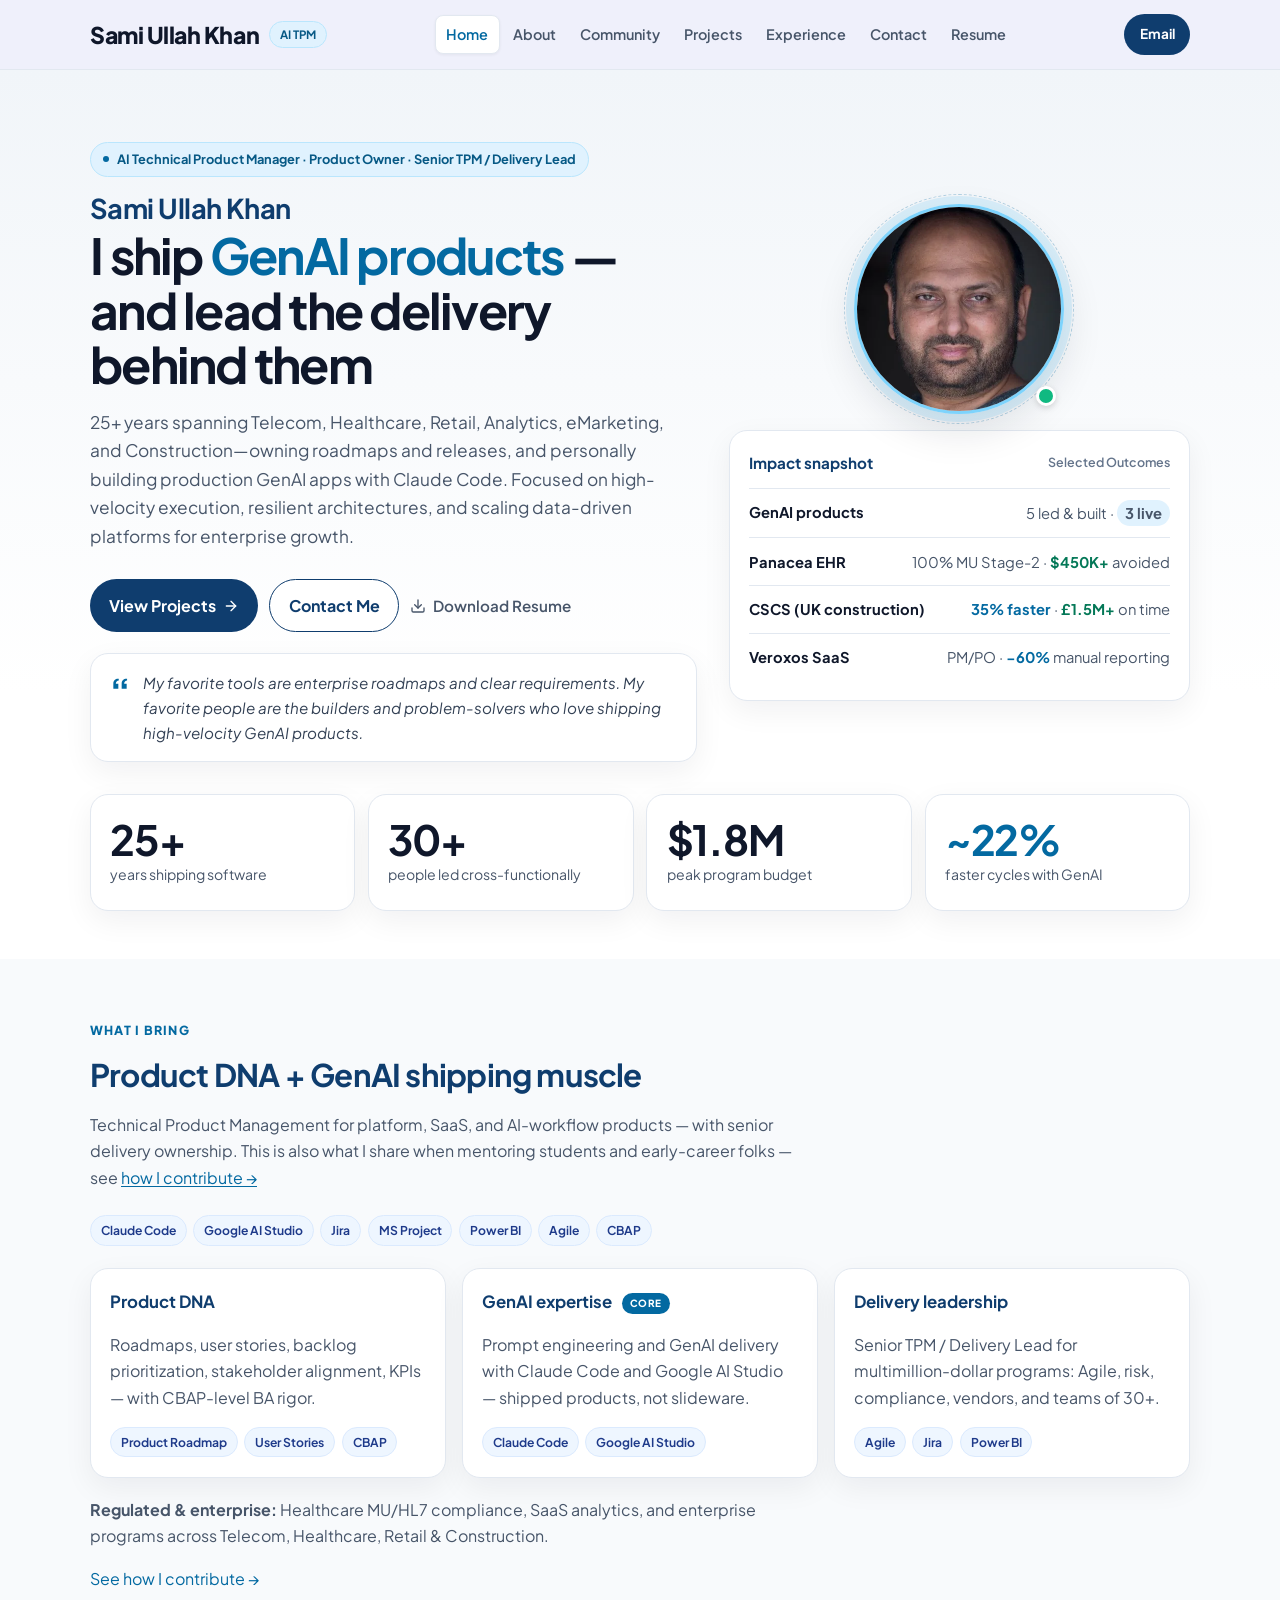
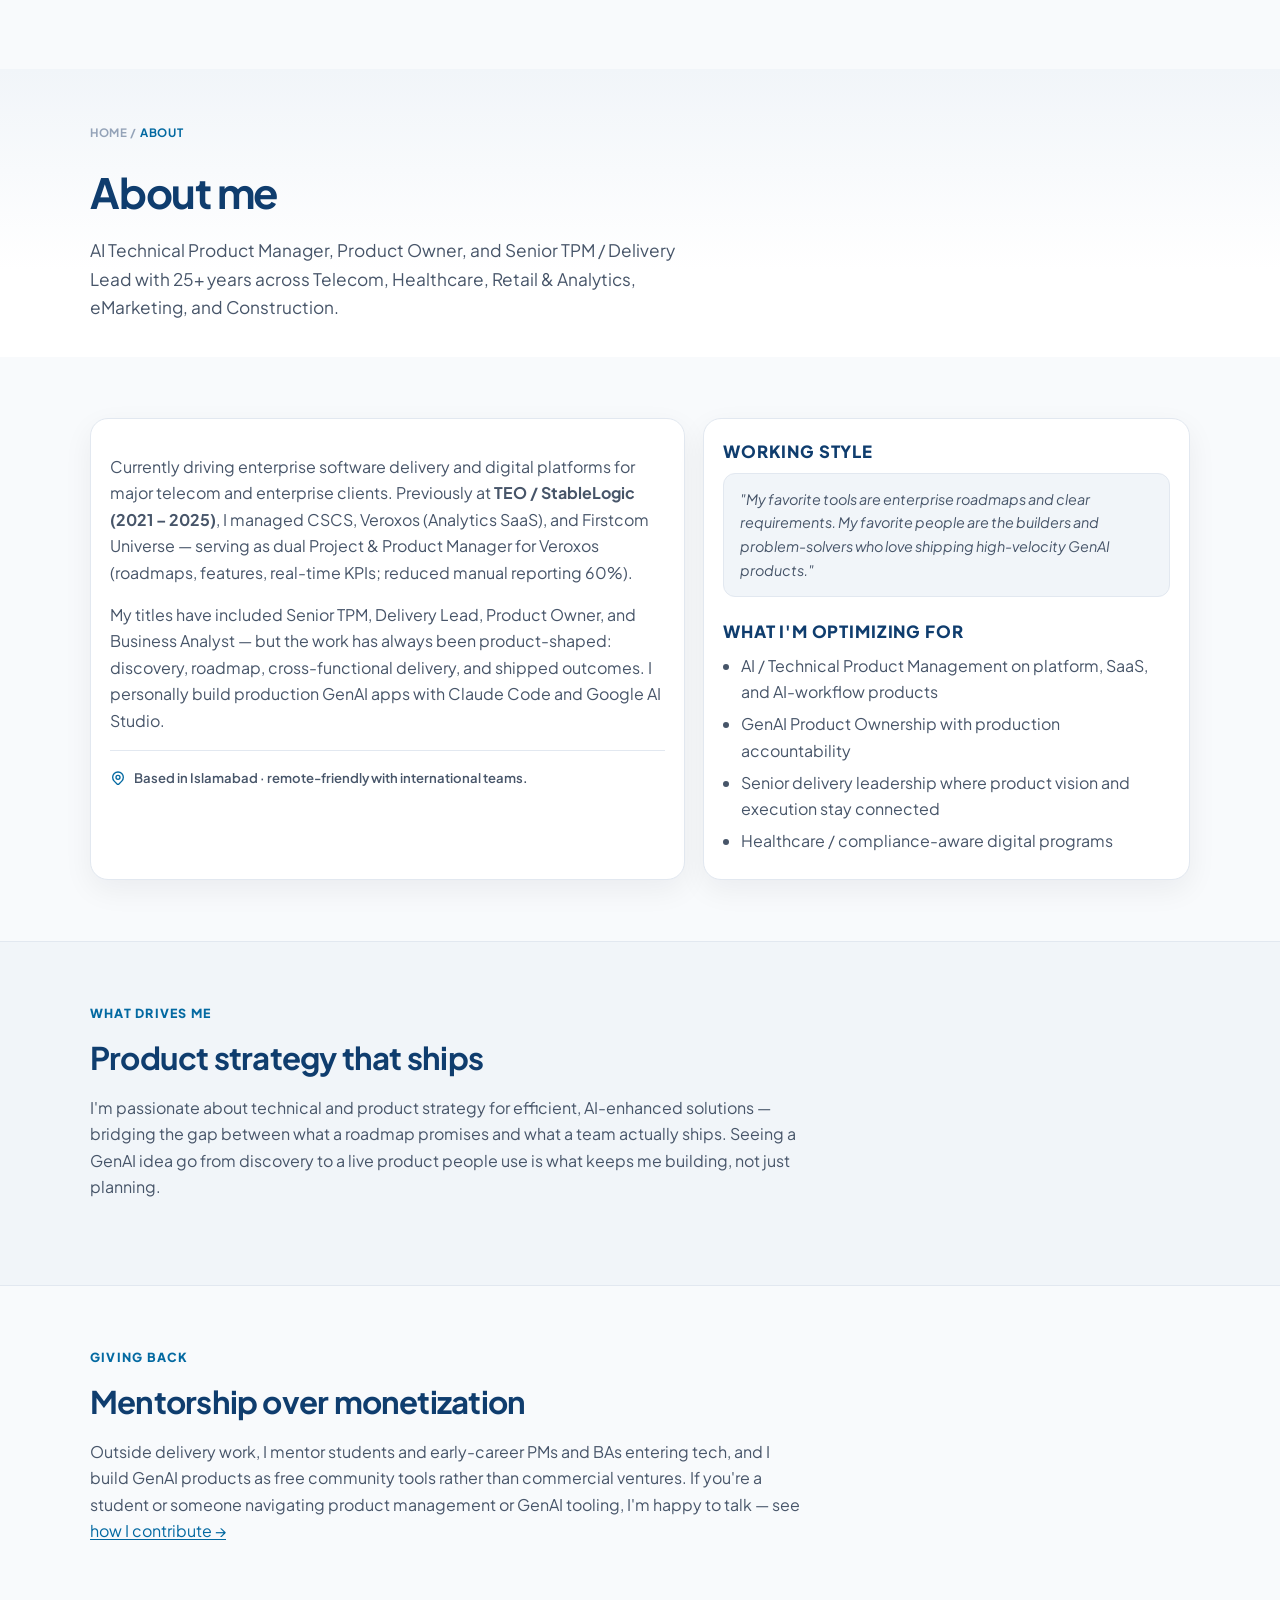
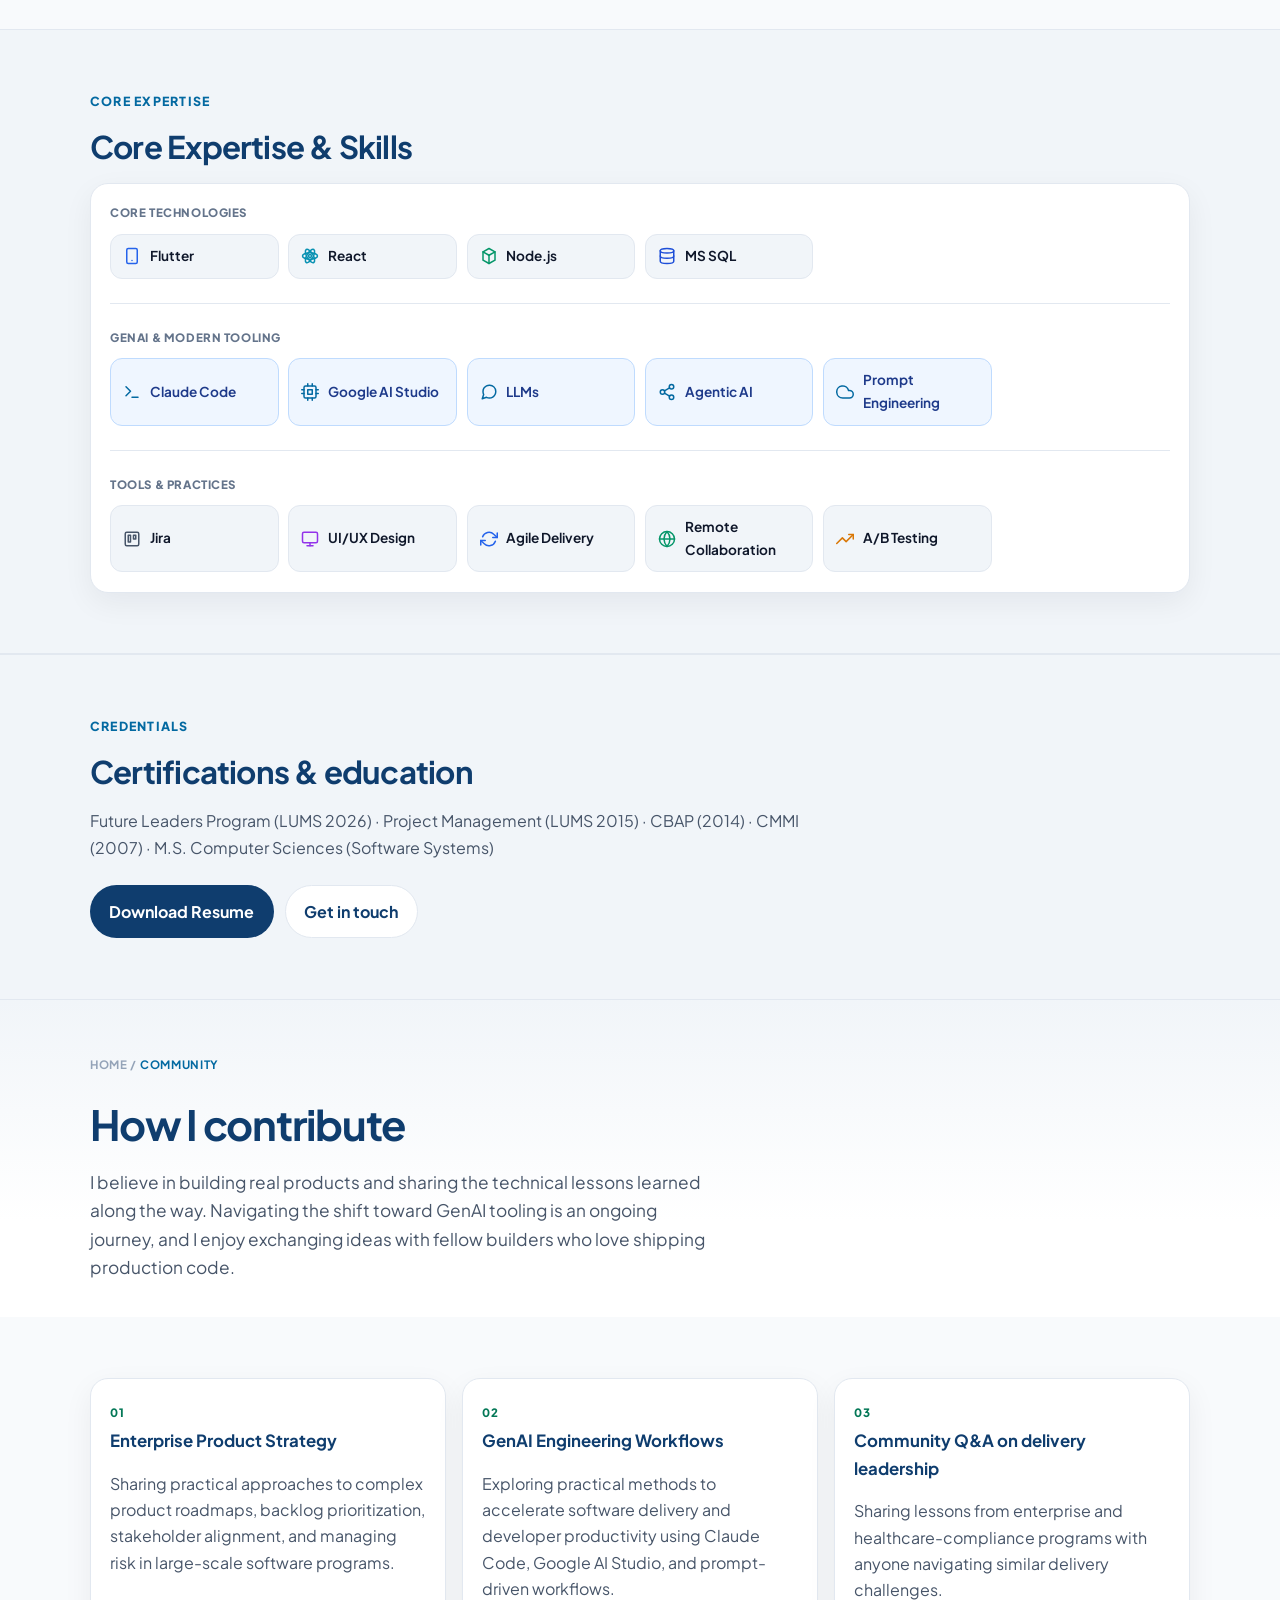
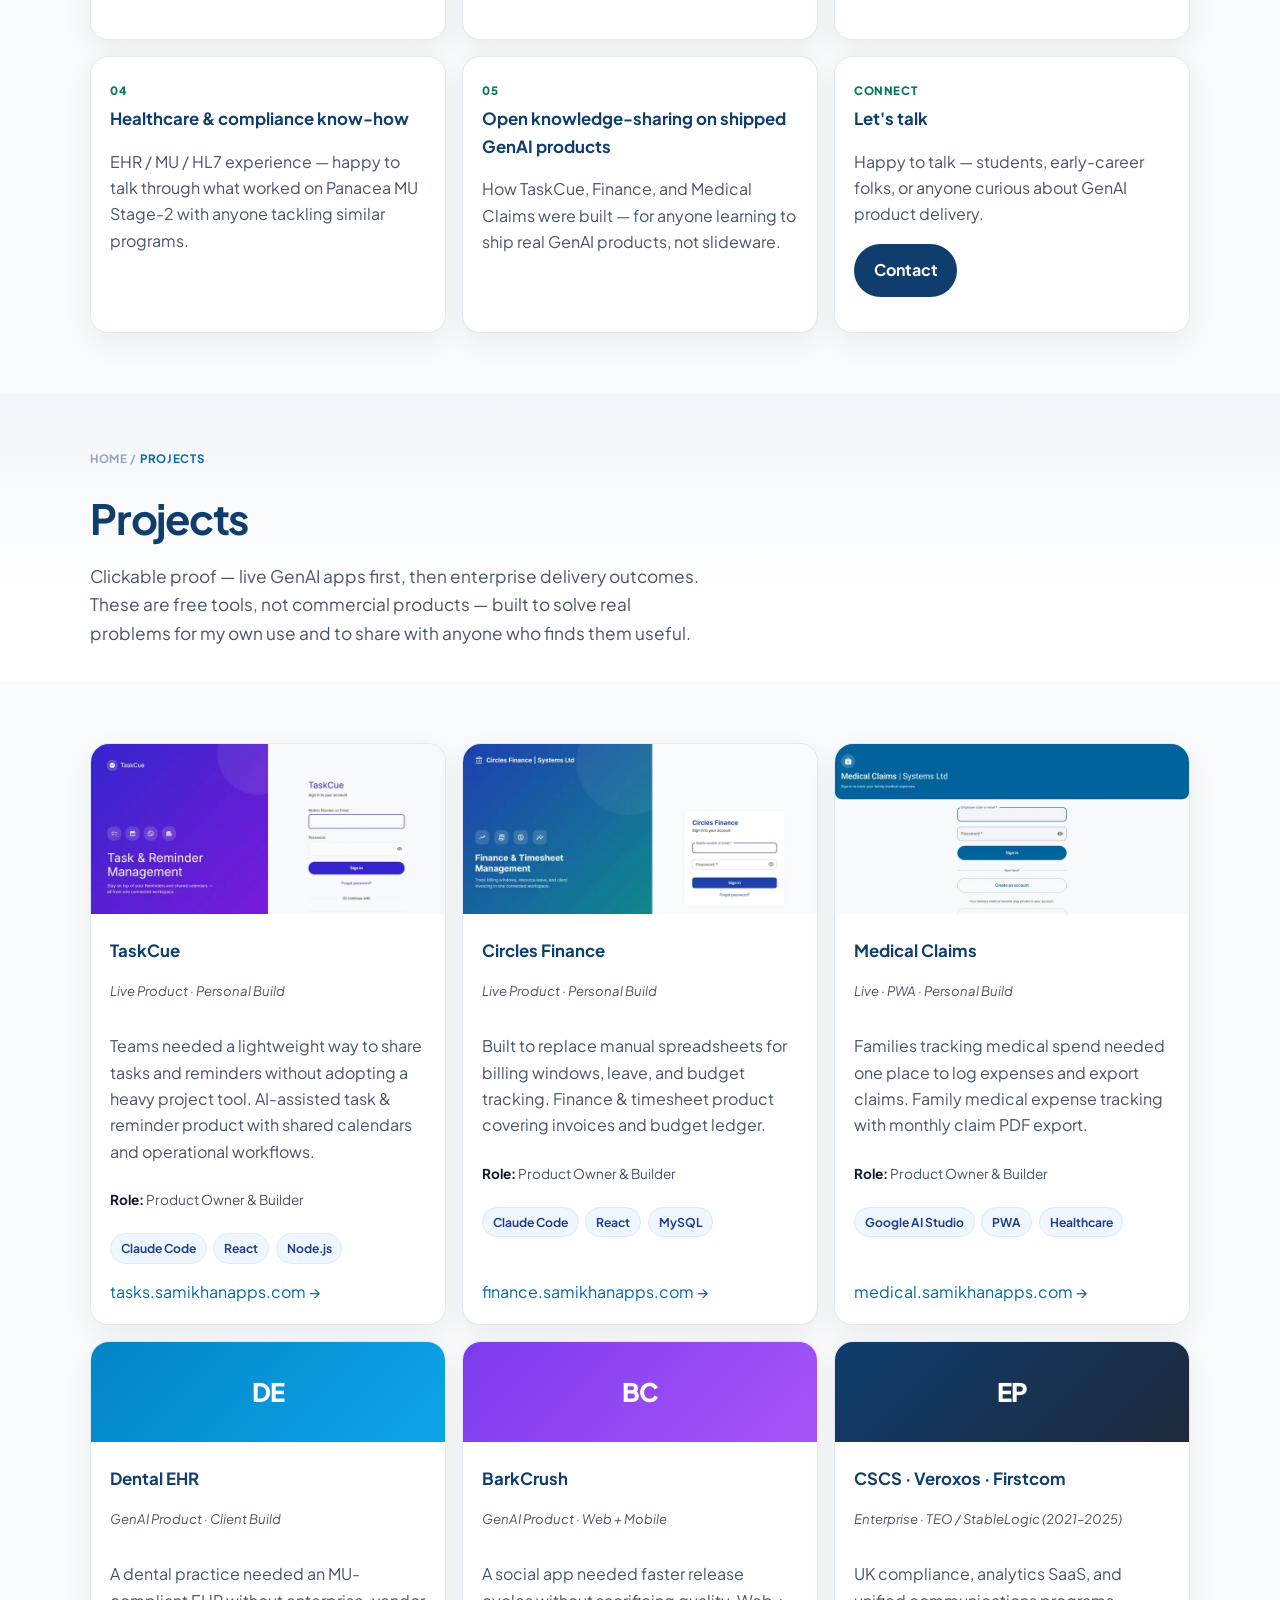
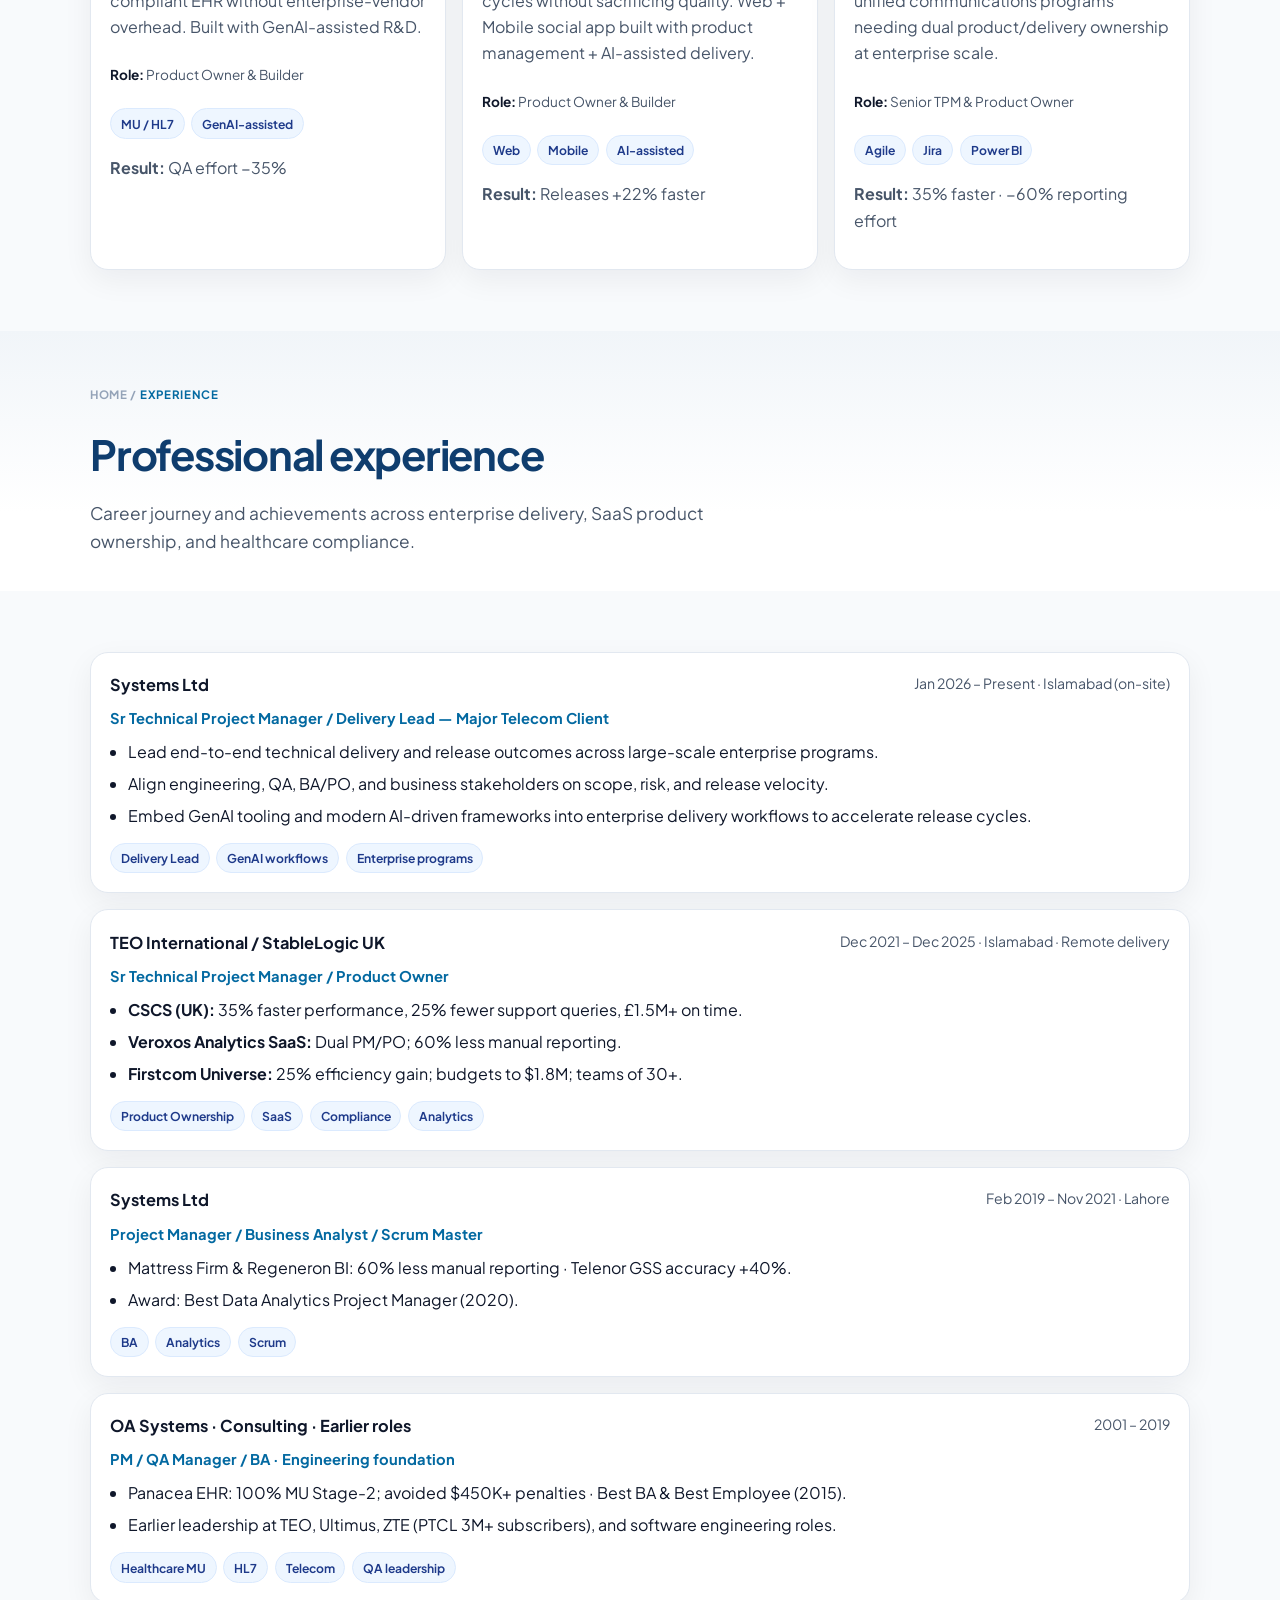
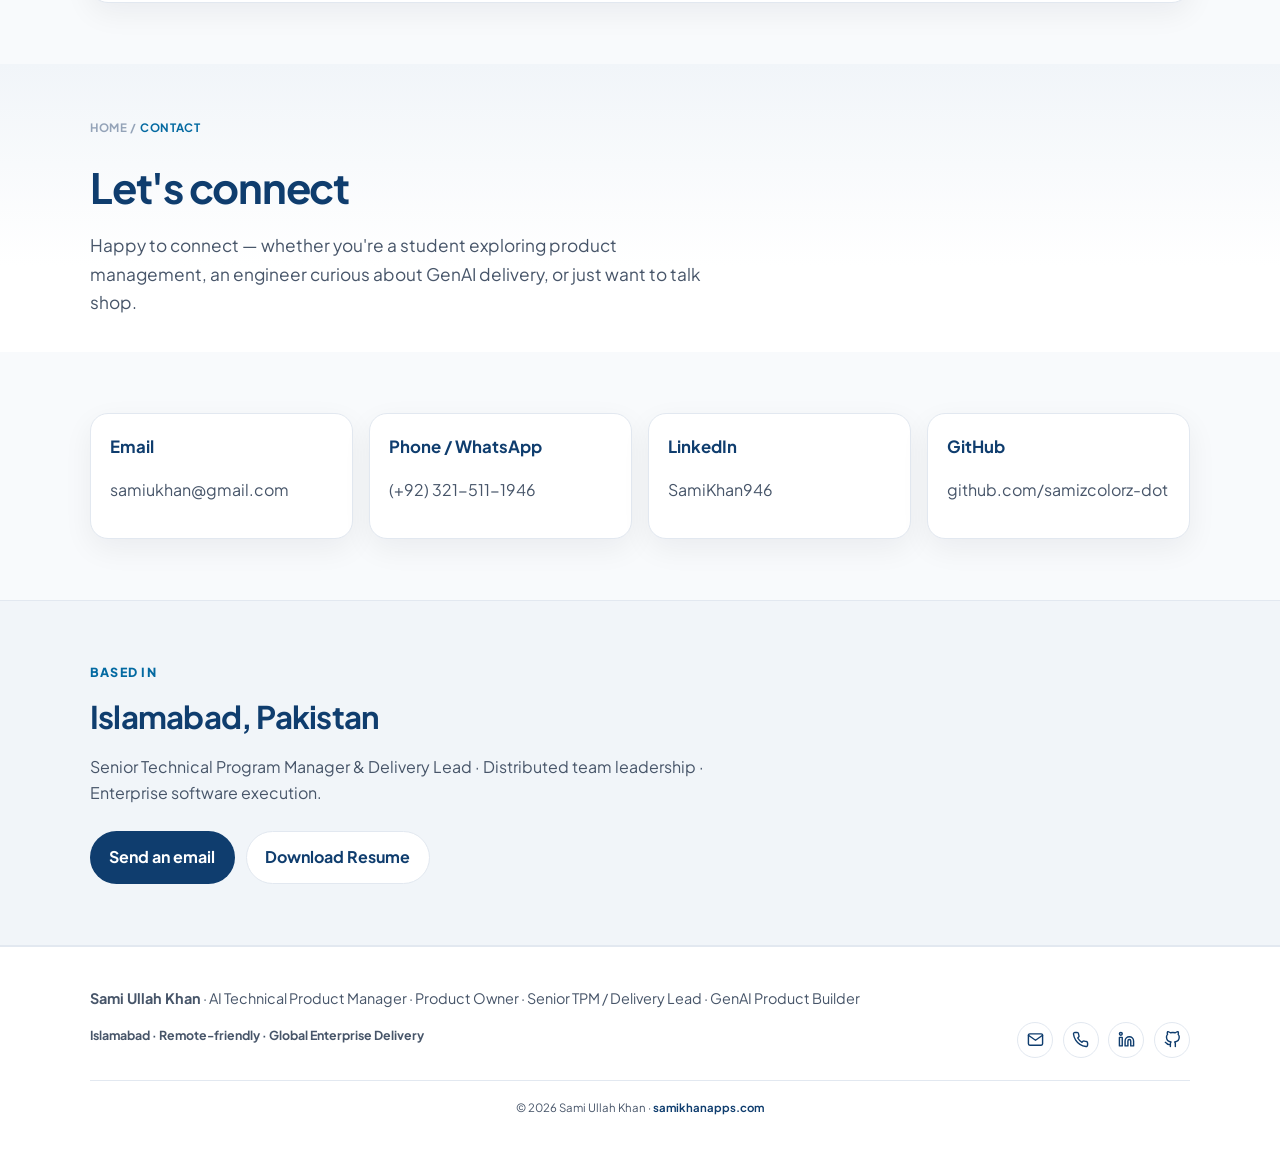
==== commit e988be4f: "Show LinkedIn handle instead of full URL on contact card The full URL wrapped onto two lines in the " ====
--- a/index.html
+++ b/index.html
@@ -555,7 +555,7 @@
 <section><div class="wrap contact">
   <a class="card" href="mailto:samiukhan@gmail.com"><h3>Email</h3><p>samiukhan@gmail.com</p></a>
   <a class="card" href="tel:+923215111946"><h3>Phone / WhatsApp</h3><p>(+92) 321-511-1946</p></a>
-  <a class="card" href="https://www.linkedin.com/in/samikhan946" target="_blank" rel="me noopener"><h3>LinkedIn</h3><p>linkedin.com/in/samikhan946</p></a>
+  <a class="card" href="https://www.linkedin.com/in/samikhan946" target="_blank" rel="me noopener"><h3>LinkedIn</h3><p>SamiKhan946</p></a>
   <a class="card" href="https://github.com/samizcolorz-dot" target="_blank" rel="me noopener"><h3>GitHub</h3><p>github.com/samizcolorz-dot</p></a>
 </div></section>
 
